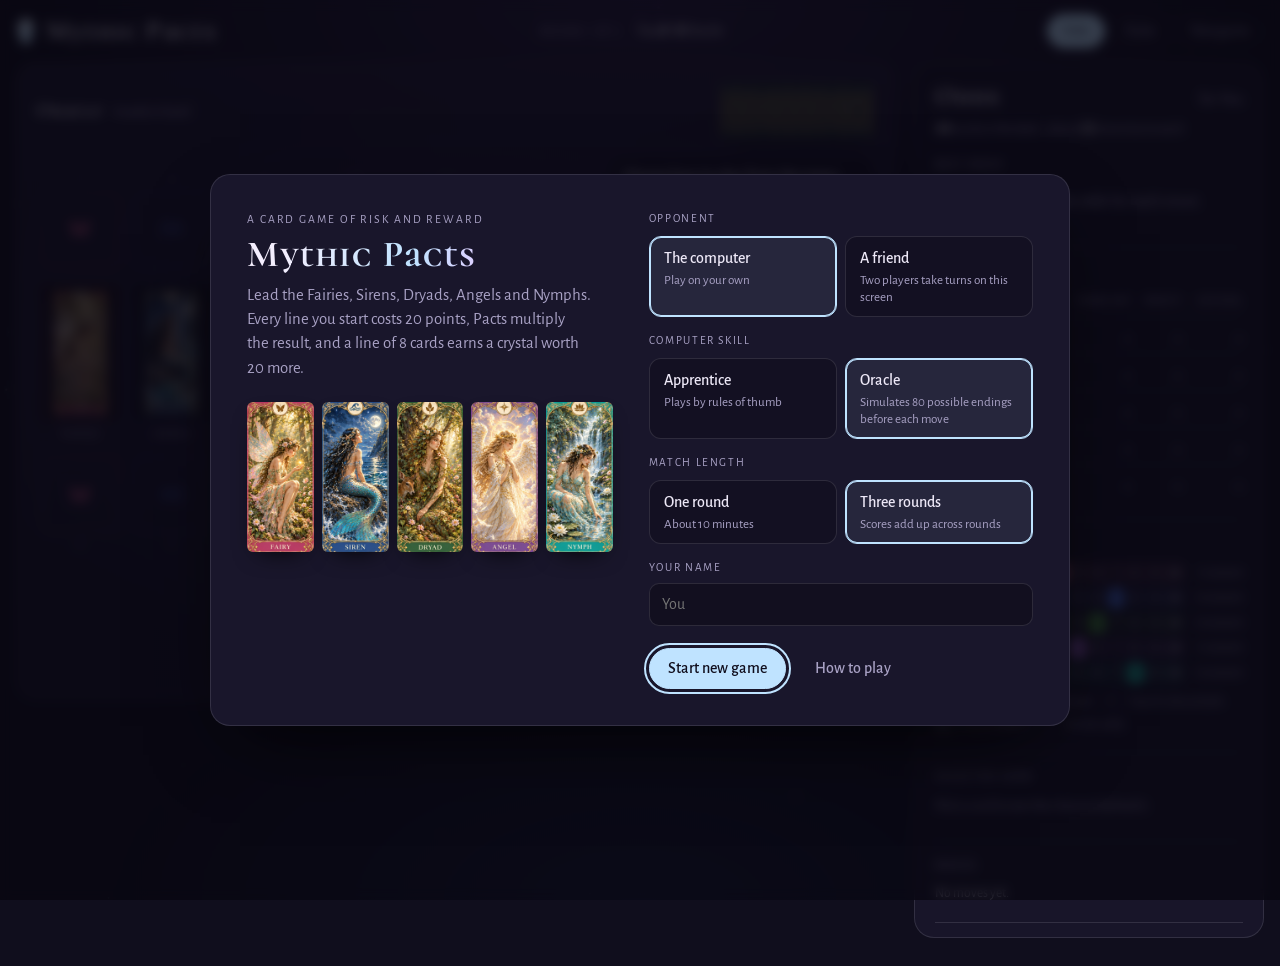
==== index.html @ 419b4214 "Add Mythic Pacts card game A two-player browser card game based on Lost Cities, re-themed around fiv" ====
<!doctype html>
<html lang="en">
<meta charset="utf-8">
<meta name="viewport" content="width=device-width, initial-scale=1, viewport-fit=cover">
<!-- /local-preamble -->
<title>Mythic Pacts</title>
<meta name="claude:viewport-fit-sides" content="cover">
<link rel="preconnect" href="https://fonts.googleapis.com">
<link rel="preconnect" href="https://fonts.gstatic.com" crossorigin>
<link rel="stylesheet" href="https://fonts.googleapis.com/css2?family=Alegreya+Sans:ital,wght@0,400;0,500;0,700;1,400&family=Cormorant+Unicase:wght@500;600;700&family=DM+Mono:wght@400;500&display=swap">
<style>
/* Layout: a moonlit card table. Five realm columns face each other across a row of discard wells; the Odds panel sits beside it like an instrument. */
:root {
  color-scheme: dark;
  --night: #100e1d;
  --dusk: #19162b;
  --veil: #241f3b;
  --moon: #ede8f7;
  --mist: #a8a1c4;
  --haze: #6f6891;
  --crystal: #bfe3ff;
  --loss: #e58a9c;
  --line: rgba(237, 232, 247, .12);

  /* realm colours, matched to the card frames (used from REALM_UI in the script) */
  --fairy: #de5f8c;
  --siren: #4a6fd6;
  --dryad: #4f9d45;
  --angel: #9d64cf;
  --nymph: #22b5a0;
  --ratio: 1.75;   /* card height / width, the shape of the artwork */

  --f-display: "Cormorant Unicase", "Cormorant Garamond", Georgia, serif;
  --f-body: "Alegreya Sans", "Gill Sans", "Segoe UI", system-ui, sans-serif;
  --f-data: "DM Mono", ui-monospace, "SF Mono", Menlo, monospace;
}

*, *::before, *::after { box-sizing: border-box; }
[hidden] { display: none !important; }
html, body { height: 100%; }
body {
  margin: 0;
  background: var(--night);
  color: var(--moon);
  font-family: var(--f-body);
  font-size: 16px;
  line-height: 1.45;
  -webkit-font-smoothing: antialiased;
}
body::before {
  content: "";
  position: fixed;
  inset: 0 0 auto;
  height: env(safe-area-inset-top, 0px);
  z-index: 10;
  background: var(--night);
}
button, input { font: inherit; color: inherit; }
:focus-visible { outline: 2px solid var(--crystal); outline-offset: 3px; }
.ico { display: inline-block; line-height: 0; }
.ico svg { width: 100%; height: 100%; display: block; }
.num { font-family: var(--f-data); font-variant-numeric: tabular-nums; }
.quiet { color: var(--mist); }

/* ---------- sky ---------- */
.sky {
  position: fixed;
  inset: 0;
  z-index: 0;
  pointer-events: none;
  background:
    radial-gradient(70% 45% at 50% 0%, rgba(162, 116, 242, .16), transparent 70%),
    radial-gradient(60% 40% at 50% 100%, rgba(79, 134, 240, .10), transparent 70%);
}
#stars { position: absolute; inset: 0; width: 100%; height: 100%; }

.shell {
  position: relative;
  z-index: 1;
  min-height: 100%;
  display: flex;
  flex-direction: column;
  padding-left: max(16px, env(safe-area-inset-left, 0px));
  padding-right: max(16px, env(safe-area-inset-right, 0px));
  padding-block: 0 28px;
  max-width: 1480px;
  margin-inline: auto;
}

/* ---------- header ---------- */
.bar {
  display: flex;
  align-items: center;
  justify-content: space-between;
  flex-wrap: wrap;
  gap: 10px 24px;
  padding-block: 14px;
}
.brand { display: flex; align-items: center; gap: 10px; }
.brand .gem { width: 20px; height: 28px; color: var(--crystal); }
.brand-name {
  font-family: var(--f-display);
  font-weight: 700;
  font-size: 1.65rem;
  letter-spacing: .05em;
  line-height: 1;
}
.match-info { display: flex; align-items: baseline; flex-wrap: wrap; gap: 4px 16px; color: var(--mist); font-size: .9rem; }
.match-info .label { font-size: .72rem; letter-spacing: .14em; text-transform: uppercase; }
.match-info .score { color: var(--moon); }
.match-info .score b { font-family: var(--f-data); font-weight: 500; font-variant-numeric: tabular-nums; }
.tools { display: flex; gap: 6px; flex-wrap: wrap; }
.tool {
  background: transparent;
  border: 1px solid var(--line);
  border-radius: 999px;
  padding: 6px 14px;
  font-size: .88rem;
  color: var(--mist);
  cursor: pointer;
  transition: color .15s, border-color .15s, background .15s;
}
.tool:hover { color: var(--moon); border-color: rgba(237, 232, 247, .32); }
.tool[aria-pressed="true"] { color: var(--night); background: var(--crystal); border-color: var(--crystal); }

/* ---------- layout ---------- */
.layout { display: grid; grid-template-columns: minmax(0, 1fr); gap: 20px; align-items: start; }
@media (min-width: 1120px) {
  .layout { grid-template-columns: minmax(0, 1fr) 350px; }
  .layout.no-odds { grid-template-columns: minmax(0, 1fr); }
  .odds { position: sticky; top: calc(env(safe-area-inset-top, 0px) + 12px); max-height: calc(100vh - 24px); overflow: auto; }
}
.table { container-type: inline-size; min-width: 0; }

.felt {
  --gap: clamp(5px, 1.5cqw, 16px);
  /* Card width: as wide as the table allows, but no taller than the window can show
     (--cw-fit is set by fitTable() in the script; it never goes below 52px). */
  --cw: min(clamp(44px, calc((100cqw - 5 * var(--gap) - 4.4cqw) / 6.15), 94px), max(52px, var(--cw-fit, 999px)));
  --ch: calc(var(--cw) * var(--ratio));
  --off: max(calc(var(--ch) * .16), 15px);
  --hw: clamp(60px, max(calc(var(--cw) * 1.14), min(86px, calc(100cqw / 8.8))), 104px);
  position: relative;
  border: 1px solid var(--line);
  border-radius: 20px;
  background:
    radial-gradient(80% 60% at 50% 50%, rgba(162, 116, 242, .07), transparent 75%),
    linear-gradient(180deg, rgba(36, 31, 59, .62), rgba(25, 22, 43, .82));
  padding: clamp(10px, 2.2cqw, 24px);
  display: flex;
  flex-direction: column;
  gap: clamp(10px, 1.8cqw, 18px);
}
.felt.has-table-art {
  background:
    linear-gradient(rgba(16, 14, 29, .70), rgba(16, 14, 29, .82)),
    var(--table-art) center / cover;
}

/* ---------- seats ---------- */
.seat { display: flex; align-items: center; justify-content: space-between; gap: 12px; flex-wrap: wrap; min-height: 34px; }
.seat-id { display: flex; align-items: baseline; gap: 10px; flex-wrap: wrap; }
.seat-name { font-family: var(--f-display); font-weight: 700; font-size: 1.2rem; letter-spacing: .04em; }
.seat-sub { color: var(--mist); font-size: .85rem; }
.turn-dot {
  display: inline-block;
  width: 8px; height: 8px;
  border-radius: 50%;
  background: var(--crystal);
  box-shadow: 0 0 10px var(--crystal);
  margin-right: 2px;
  transform: translateY(-2px);
}
.mini-hand { display: flex; align-items: center; }
.mini-hand .card { --w: calc(var(--cw) * .42); }
.mini-hand > * + * { margin-left: calc(var(--cw) * -.2); }
.mini-hand .known { margin-left: 6px; }
.mini-hand .known + .known { margin-left: calc(var(--cw) * -.1); }

/* ---------- board ---------- */
.board {
  display: grid;
  grid-template-columns: repeat(6, var(--cw));
  column-gap: var(--gap);
  row-gap: calc(var(--gap) + 4px);
  justify-content: center;
}
.board .divider { grid-column: 6; grid-row: 1 / 4; }
.stack, .well, .deck {
  display: flex;
  flex-direction: column;
  align-items: center;
  gap: 6px;
  width: var(--cw);
  padding: 0;
  border: 0;
  background: none;
  text-align: center;
}
button.stack, .well:not(:disabled), .deck:not(:disabled) { cursor: pointer; }
.well:disabled, .deck:disabled { cursor: default; }
.stack.opp { grid-row: 1; flex-direction: column-reverse; align-self: end; }
.stack.mine { grid-row: 3; align-self: start; }
.well { grid-row: 2; }
.deck { grid-row: 2; grid-column: 6; }

.pile {
  position: relative;
  width: var(--cw);
  height: calc(var(--ch) + (max(var(--n), 1) - 1) * var(--off));
}
.pile.empty { height: calc(var(--ch) * .55); }
.pile .slot { position: absolute; left: 0; z-index: var(--i); }
.stack.mine .slot { top: calc(var(--i) * var(--off)); }
.stack.opp .slot { bottom: calc(var(--i) * var(--off)); }
.pile > .ghost {
  position: absolute;
  inset: 0;
  border: 1.5px dashed color-mix(in oklab, var(--cc) 40%, transparent);
  border-radius: calc(var(--cw) * .09);
  display: grid;
  place-items: center;
  color: color-mix(in oklab, var(--cc) 55%, transparent);
}
.pile > .ghost .ico { width: 34%; height: auto; aspect-ratio: 1; }

.foot { display: flex; flex-direction: column; align-items: center; gap: 3px; min-height: 30px; }
.stack.opp .foot { flex-direction: column-reverse; }
.tally {
  font-family: var(--f-data);
  font-variant-numeric: tabular-nums;
  font-size: clamp(11px, calc(var(--cw) * .17), 15px);
  line-height: 1;
  color: var(--moon);
  white-space: nowrap;
}
.tally.neg { color: var(--loss); }
.tally.none { color: var(--haze); }
.tally small { font-size: .8em; color: var(--mist); margin-left: 2px; }
.gems { display: flex; gap: max(1px, calc(var(--cw) * .025)); height: 8px; align-items: center; }
.gems i {
  width: max(4px, calc(var(--cw) * .055));
  height: max(4px, calc(var(--cw) * .055));
  transform: rotate(45deg);
  border: 1px solid color-mix(in oklab, var(--cc) 70%, transparent);
}
.gems i.on { background: var(--cc); border-color: var(--cc); }
.crystal {
  display: inline-flex;
  align-items: center;
  gap: 3px;
  color: color-mix(in oklab, var(--cc) 62%, white 38%);
  font-family: var(--f-data);
  font-size: clamp(10px, calc(var(--cw) * .15), 13px);
  line-height: 1;
}
.crystal .ico {
  width: clamp(12px, calc(var(--cw) * .2), 20px);
  height: auto;
  aspect-ratio: 40 / 56;
  filter: drop-shadow(0 0 6px color-mix(in oklab, var(--cc) 75%, transparent));
}
.crystal-art {
  display: block;
  height: clamp(30px, calc(var(--cw) * .62), 58px);
  width: auto;
  filter: drop-shadow(0 0 8px color-mix(in oklab, var(--cc) 70%, transparent)) drop-shadow(0 0 2px rgba(255, 255, 255, .35));
}
.crystal.new .ico, .crystal.new .crystal-art { animation: crystal-in 1s cubic-bezier(.2, .9, .25, 1.25) both; }
.crystal-badge {
  position: absolute;
  z-index: 30;
  left: 50%;
  transform: translateX(-50%);
  color: color-mix(in oklab, var(--cc) 62%, white 38%);
  pointer-events: none;
}
/* The crystal hangs off the end of the line where it was earned. */
.stack.mine .crystal-badge { top: calc(100% - var(--ch) * .12); }
.stack.opp .crystal-badge { bottom: calc(100% - var(--ch) * .12); }
.crystal-badge .crystal-art {
  height: calc(var(--cw) * 1.55);
  filter: brightness(1.12) saturate(1.25) drop-shadow(0 0 3px rgba(255, 255, 255, .5)) drop-shadow(0 0 12px color-mix(in oklab, var(--cc) 80%, transparent));
}
.crystal-badge .ico { width: calc(var(--cw) * .5); }
.crystal-badge.new .crystal-art, .crystal-badge.new .ico { animation: crystal-in 1s cubic-bezier(.2, .9, .25, 1.25) both; }
.crystal-badge::before {
  content: "";
  position: absolute;
  inset: 5% -35%;
  z-index: -1;
  border-radius: 50%;
  background: radial-gradient(closest-side, rgba(10, 8, 20, .92) 0 42%, color-mix(in oklab, var(--cc) 50%, transparent) 68%, transparent);
  animation: glow 3s ease-in-out infinite;
}
.crystal-bonus {
  font-family: var(--f-data);
  font-size: clamp(10px, calc(var(--cw) * .14), 12px);
  color: color-mix(in oklab, var(--cc) 55%, white 45%);
  white-space: nowrap;
}
.stack.mine .foot:has(.crystal-bonus) { padding-top: calc(var(--cw) * 1.55 - var(--ch) * .12); }
.stack.opp .foot:has(.crystal-bonus) { padding-bottom: calc(var(--cw) * 1.55 - var(--ch) * .12); }
.toast-crystal { display: inline-block; vertical-align: middle; margin-right: 10px; --cw: 70px; }
.toast-crystal .crystal-art { height: 46px; }

.well-pool, .deck-pool {
  position: relative;
  width: var(--cw);
  height: var(--ch);
  border-radius: calc(var(--cw) * .09);
  background: rgba(8, 6, 16, .45);
  box-shadow:
    inset 0 0 0 1px color-mix(in oklab, var(--cc, #8f86c9) 35%, transparent),
    inset 0 10px 24px rgba(0, 0, 0, .45);
  display: grid;
  place-items: center;
}
.well-pool > .card, .deck-pool > .card { position: absolute; inset: 0; }
.well-pool.deep > .card { box-shadow: 2px 3px 0 -1px rgba(8, 6, 16, .9), 3px 5px 0 -1px color-mix(in oklab, var(--cc) 40%, #0b0918), 0 8px 18px -8px #000; }
.well-empty { display: flex; flex-direction: column; align-items: center; gap: 4px; color: color-mix(in oklab, var(--cc) 75%, transparent); }
.well-empty .ico { width: calc(var(--cw) * .32); height: calc(var(--cw) * .32); }
.well-portrait {
  position: absolute;
  inset: 5%;
  background: center / contain no-repeat;
  opacity: .62;
  filter: saturate(.85);
  transition: opacity .2s;
}
.well:not(:disabled):hover .well-portrait, .well.target .well-portrait { opacity: .9; }
.label {
  font-size: clamp(9px, calc(var(--cw) * .13), 12px);
  letter-spacing: .1em;
  text-transform: uppercase;
  color: var(--mist);
  white-space: nowrap;
  line-height: 1.2;
}
.deck-count {
  position: absolute;
  z-index: 2;
  bottom: 8%;
  left: 50%;
  transform: translateX(-50%);
  font-family: var(--f-data);
  font-size: clamp(11px, calc(var(--cw) * .17), 15px);
  background: rgba(8, 6, 16, .8);
  border: 1px solid rgba(191, 227, 255, .3);
  padding: 2px 8px;
  border-radius: 999px;
}
.seat-score { grid-column: 6; display: flex; flex-direction: column; gap: 1px; align-items: center; text-align: center; min-width: 0; }
.seat-score.opp { grid-row: 1; align-self: end; }
.seat-score.mine { grid-row: 3; align-self: start; }
.seat-score b { font-family: var(--f-data); font-weight: 500; font-size: clamp(14px, calc(var(--cw) * .24), 21px); color: var(--moon); line-height: 1.1; }
.seat-score b.neg { color: var(--loss); }
.seat-score span { max-width: 100%; overflow: hidden; text-overflow: ellipsis; }
.seat-score .label { letter-spacing: .02em; }

/* beckoning outline for anything you can click right now */
.target .pile::after, .can-take .well-pool::after, .can-take .deck-pool::after, .target .well-pool::after {
  content: "";
  position: absolute;
  inset: -5px;
  border-radius: calc(var(--cw) * .12);
  border: 2px solid var(--crystal);
  box-shadow: 0 0 0 4px rgba(191, 227, 255, .12), 0 0 22px rgba(191, 227, 255, .35);
  animation: beckon 1.6s ease-in-out infinite;
  pointer-events: none;
  z-index: 20;
}
.best-tag {
  position: absolute;
  z-index: 25;
  top: -10px;
  left: 50%;
  transform: translateX(-50%);
  font-family: var(--f-data);
  font-size: 10px;
  letter-spacing: .08em;
  text-transform: uppercase;
  white-space: nowrap;
  background: var(--crystal);
  color: var(--night);
  padding: 2px 7px;
  border-radius: 999px;
  pointer-events: none;
}

/* ---------- cards ---------- */
.card {
  --w: var(--cw);
  display: block;
  position: relative;
  isolation: isolate;
  width: var(--w);
  height: calc(var(--w) * var(--ratio));
  border-radius: calc(var(--w) * .09);
  overflow: hidden;
  background: color-mix(in oklab, var(--cc) 35%, #0b0918);
  border: 1.5px solid color-mix(in oklab, var(--cc) 82%, white 8%);
  box-shadow: 0 8px 16px -9px rgba(0, 0, 0, .9), inset 0 1px 0 rgba(255, 255, 255, .1);
  text-align: left;
}
.card .art {
  position: absolute;
  inset: 0;
  background:
    radial-gradient(130% 85% at 50% 30%,
      color-mix(in oklab, var(--cc) 82%, white 18%) 0%,
      color-mix(in oklab, var(--cc) 58%, #0b0918) 55%,
      color-mix(in oklab, var(--cc) 24%, #07060f) 100%);
  background-size: cover;
  background-position: center 20%;
}
.card .sigil { position: absolute; left: 24%; right: 24%; top: 34%; aspect-ratio: 1; color: rgba(255, 255, 255, .34); }
.card .sigil svg { width: 100%; height: 100%; display: block; }
.card::after {
  content: "";
  position: absolute;
  inset: calc(var(--w) * .045);
  border: 1px solid rgba(255, 255, 255, .24);
  border-radius: calc(var(--w) * .06);
  pointer-events: none;
}
/* Artwork has its own frame and printed number, so drop ours and keep only a corner badge. */
.card.has-art { border: 1px solid rgba(0, 0, 0, .45); }
.card.has-art .art { background-position: center; }
.card.has-art::after, .card.has-art .pact-band { display: none; }
.card.has-art .pip.tl {
  top: calc(var(--w) * .04);
  left: calc(var(--w) * .04);
  padding: calc(var(--w) * .03) calc(var(--w) * .05);
  font-size: calc(var(--w) * .21);
  border-radius: calc(var(--w) * .06);
  background: color-mix(in oklab, var(--cc) 70%, #0b0918);
  border: 1px solid rgba(232, 207, 143, .85);
  box-shadow: 0 2px 6px rgba(0, 0, 0, .45);
}
.card.has-art .pip.br { display: none; }
.stack.opp .card.has-art .pip.br {
  display: flex;
  bottom: calc(var(--w) * .04);
  right: calc(var(--w) * .04);
  padding: calc(var(--w) * .03) calc(var(--w) * .05);
  font-size: calc(var(--w) * .21);
  border-radius: calc(var(--w) * .06);
  background: color-mix(in oklab, var(--cc) 70%, #0b0918);
  border: 1px solid rgba(232, 207, 143, .85);
}
.pip {
  position: absolute;
  z-index: 1;
  display: flex;
  align-items: center;
  gap: calc(var(--w) * .035);
  padding: calc(var(--w) * .035) calc(var(--w) * .06) calc(var(--w) * .03);
  background: rgba(9, 7, 18, .66);
  color: #fff;
  font-family: var(--f-display);
  font-weight: 700;
  font-size: calc(var(--w) * .24);
  line-height: 1;
  font-variant-numeric: lining-nums;
}
.pip.tl { top: 0; left: 0; border-bottom-right-radius: calc(var(--w) * .08); }
.pip.br { bottom: 0; right: 0; border-top-left-radius: calc(var(--w) * .08); }
.pip b { font-weight: 700; min-width: .6em; text-align: center; }
.pip .ico { width: calc(var(--w) * .15); height: calc(var(--w) * .15); color: color-mix(in oklab, var(--cc) 55%, white 45%); }
.pip .ico.pact { width: calc(var(--w) * .2); height: calc(var(--w) * .2); color: #fff; }
.pact-band {
  position: absolute;
  left: 0; right: 0;
  bottom: 24%;
  text-align: center;
  font-family: var(--f-display);
  font-weight: 700;
  letter-spacing: .2em;
  font-size: calc(var(--w) * .13);
  padding: calc(var(--w) * .02) 0;
  background: rgba(9, 7, 18, .6);
  color: #fff;
}
.card.back {
  --cc: #8f86c9;
  background:
    repeating-linear-gradient(45deg, rgba(191, 227, 255, .06) 0 2px, transparent 2px 9px),
    radial-gradient(circle at 50% 45%, #2e2756, #141127 75%);
  border-color: rgba(191, 227, 255, .35);
}
/* The card-back art is 2:3, a little wider than the cards: show all of it and fill the gap with its own navy. */
.card.back.has-art { border-color: rgba(201, 168, 92, .5); }
.card.back.has-art .art { background-size: contain; background-repeat: no-repeat; background-color: #0a1c2f; }
.back-mark { position: absolute; left: 33%; right: 33%; top: 50%; transform: translateY(-50%); aspect-ratio: 40 / 56; color: var(--crystal); opacity: .75; }
.back-mark svg { width: 100%; height: 100%; display: block; }
.card.fresh { animation: arrive .42s cubic-bezier(.2, .8, .2, 1) both; }
.card.fresh-ai { animation: arrive .42s cubic-bezier(.2, .8, .2, 1) both, ai-glow 1.8s ease-out both; }

/* ---------- prompt ---------- */
.prompt {
  display: flex;
  align-items: center;
  justify-content: space-between;
  gap: 10px 16px;
  flex-wrap: wrap;
  min-height: 52px;
  padding: 8px 12px;
  border-radius: 14px;
  background: rgba(8, 6, 16, .38);
  border: 1px solid var(--line);
}
.prompt-main { display: flex; align-items: center; gap: 12px; flex-wrap: wrap; min-width: 0; }
.steps { display: flex; gap: 6px; }
.step {
  font-size: .7rem;
  letter-spacing: .1em;
  text-transform: uppercase;
  color: var(--haze);
  border: 1px solid var(--line);
  padding: 3px 9px;
  border-radius: 999px;
  white-space: nowrap;
}
.step.on { color: var(--night); background: var(--crystal); border-color: var(--crystal); }
.step.done { color: var(--mist); }
.prompt-text { margin: 0; text-wrap: pretty; }
.prompt-acts { display: flex; gap: 8px; }
.act {
  border-radius: 999px;
  padding: 8px 18px;
  border: 1px solid rgba(237, 232, 247, .28);
  background: transparent;
  color: var(--moon);
  cursor: pointer;
  font-weight: 500;
  transition: background .15s, transform .1s;
}
.act:hover:not(:disabled) { background: rgba(237, 232, 247, .08); }
.act:active:not(:disabled) { transform: translateY(1px); }
.act.primary { background: var(--crystal); color: var(--night); border-color: var(--crystal); }
.act.primary:hover:not(:disabled) { background: #d6eeff; }
.act.ghost { border-color: transparent; color: var(--mist); }
.act:disabled { opacity: .4; cursor: not-allowed; }
.thinking { display: inline-flex; gap: 4px; margin-left: 4px; }
.thinking i { width: 5px; height: 5px; border-radius: 50%; background: var(--crystal); animation: blink 1.2s infinite; }
.thinking i:nth-child(2) { animation-delay: .2s; }
.thinking i:nth-child(3) { animation-delay: .4s; }

/* ---------- hand ---------- */
#hand {
  display: flex;
  justify-content: center;
  padding-top: 18px;
  min-height: calc(var(--hw) * var(--ratio) + 18px);
}
/* Prompt and hand stay pinned to the bottom of the screen while the board scrolls. */
.dock {
  position: sticky;
  bottom: 0;
  z-index: 40;
  display: flex;
  flex-direction: column;
  gap: clamp(6px, 1.2cqw, 12px);
  margin-inline: calc(-1 * clamp(10px, 2.2cqw, 24px));
  margin-bottom: calc(-1 * clamp(10px, 2.2cqw, 24px));
  padding: 10px clamp(10px, 2.2cqw, 24px) calc(10px + env(safe-area-inset-bottom, 0px));
  background: linear-gradient(180deg, rgba(25, 22, 43, .55), rgba(25, 22, 43, .94) 30px);
  -webkit-backdrop-filter: blur(10px);
  backdrop-filter: blur(10px);
  border-top: 1px solid var(--line);
  border-radius: 0 0 20px 20px;
}
.hand-slot { flex: 0 1 var(--hw); min-width: 12px; }
.hand-slot:last-child { flex: 0 0 var(--hw); }
.hand-card {
  position: relative;
  display: block;
  padding: 0;
  border: 0;
  background: none;
  cursor: pointer;
  border-radius: calc(var(--hw) * .09);
  transition: transform .18s ease;
}
.hand-card .card { --w: var(--hw); }
.hand-card:hover:not(:disabled), .hand-card:focus-visible { transform: translateY(-7px); z-index: 30; }
.hand-card[aria-pressed="true"] { transform: translateY(-16px); z-index: 31; }
.hand-card[aria-pressed="true"] .card { box-shadow: 0 0 0 2px var(--crystal), 0 12px 30px -6px rgba(191, 227, 255, .5); }
.hand-card:disabled { cursor: default; }
.hand-card.dead .card { filter: saturate(.45) brightness(.78); }
.hand-hidden { display: flex; flex-direction: column; align-items: center; gap: 10px; color: var(--mist); }

/* ---------- odds panel ---------- */
.odds {
  background: rgba(25, 22, 43, .92);
  border: 1px solid var(--line);
  border-radius: 20px;
  padding: 20px;
  display: flex;
  flex-direction: column;
  gap: 18px;
  min-width: 0;
}
.odds-head { display: flex; align-items: baseline; justify-content: space-between; gap: 10px; }
.odds h2 { font-family: var(--f-display); font-weight: 700; font-size: 1.6rem; letter-spacing: .04em; margin: 0; line-height: 1; }
.odds h3 { font-size: .72rem; letter-spacing: .14em; text-transform: uppercase; color: var(--mist); margin: 0 0 10px; font-weight: 500; }
.odds section + section { border-top: 1px solid var(--line); padding-top: 16px; }
.odds-meta { color: var(--mist); font-size: .88rem; margin: 6px 0 0; }
.odds-meta b { color: var(--moon); font-weight: 500; font-family: var(--f-data); }
.rec-top { display: flex; align-items: baseline; justify-content: space-between; gap: 12px; }
.rec-move { font-size: 1.15rem; font-weight: 500; text-wrap: balance; }
.rec-ev { font-family: var(--f-data); font-size: 1.7rem; line-height: 1; color: var(--crystal); white-space: nowrap; }
.rec-ev.neg { color: var(--loss); }
.rec-note { font-size: .8rem; color: var(--mist); margin: 4px 0 0; }
.alts { list-style: none; margin: 14px 0 0; padding: 0; display: grid; gap: 7px; }
.alt { display: grid; grid-template-columns: minmax(0, 1fr) 88px 50px; gap: 10px; align-items: center; font-size: .86rem; }
.alt-name { white-space: nowrap; overflow: hidden; text-overflow: ellipsis; }
.alt.is-best .alt-name { color: var(--moon); font-weight: 500; }
.alt:not(.is-best) .alt-name { color: var(--mist); }
.alt-val { text-align: right; font-family: var(--f-data); font-variant-numeric: tabular-nums; font-size: .82rem; }
.alt-bar { position: relative; height: 14px; }
.alt-bar::before { content: ""; position: absolute; left: 50%; top: 0; bottom: 0; width: 1px; background: var(--haze); }
.alt-bar i { position: absolute; top: 3px; height: 8px; background: var(--crystal); border-radius: 0 4px 4px 0; }
.alt-bar i.neg { background: var(--loss); border-radius: 4px 0 0 4px; }
.alt:not(.is-best) .alt-bar i { opacity: .55; }
.progress { height: 4px; border-radius: 2px; background: rgba(237, 232, 247, .1); overflow: hidden; margin-top: 10px; }
.progress i { display: block; height: 100%; width: 0; background: var(--crystal); transition: width .12s linear; }

.fc { width: 100%; border-collapse: collapse; font-size: .86rem; }
.fc th { font-weight: 500; color: var(--mist); font-size: .68rem; text-transform: uppercase; letter-spacing: .1em; text-align: right; padding: 0 0 6px; }
.fc td { padding: 6px 0; text-align: right; border-top: 1px solid var(--line); font-family: var(--f-data); font-variant-numeric: tabular-nums; font-size: .82rem; }
.fc th:first-child, .fc td:first-child { text-align: left; font-family: var(--f-body); font-size: .86rem; }
.fc td.neg { color: var(--loss); }
.realm-tag { display: inline-flex; align-items: center; gap: 7px; white-space: nowrap; }
.realm-tag .ico { width: 14px; height: 14px; color: var(--cc); }

.count { display: grid; gap: 5px; }
.count-row { display: grid; grid-template-columns: 16px repeat(12, minmax(0, 1fr)) 58px; gap: 3px; align-items: center; }
.count-row > .ico { width: 14px; height: 14px; color: var(--cc); }
.pipc {
  height: 20px;
  border-radius: 4px;
  display: grid;
  place-items: center;
  font-family: var(--f-data);
  font-size: 10px;
  border: 1px solid color-mix(in oklab, var(--cc) 65%, transparent);
  color: var(--moon);
}
.pipc.hand { background: var(--cc); color: #0b0918; border-color: var(--cc); font-weight: 500; }
.pipc.gone { border-color: transparent; color: var(--haze); text-decoration: line-through; opacity: .55; }
.pipc.top { border-style: dashed; color: var(--mist); }
.pipc.theirs { background: color-mix(in oklab, var(--cc) 24%, transparent); border-style: dotted; }
.count-sum { font-size: .76rem; color: var(--mist); text-align: right; white-space: nowrap; }
.legend { display: flex; flex-wrap: wrap; gap: 6px 14px; margin-top: 10px; font-size: .76rem; color: var(--mist); }
.legend span { display: inline-flex; align-items: center; gap: 6px; }
.legend .pipc { --cc: #a8a1c4; width: 18px; height: 14px; font-size: 8px; }

.insight p { margin: 0 0 6px; font-size: .9rem; text-wrap: pretty; }
.insight .big { font-family: var(--f-data); color: var(--crystal); }
.log { list-style: none; margin: 0; padding: 0; display: grid; gap: 4px; font-size: .84rem; color: var(--mist); }
.log li:first-child { color: var(--moon); }
.method summary { cursor: pointer; color: var(--mist); font-size: .84rem; }
.method summary:hover { color: var(--moon); }
.method p { font-size: .84rem; color: var(--mist); margin: 8px 0 0; max-width: 62ch; }

/* ---------- dialogs ---------- */
.overlay {
  position: fixed;
  inset: 0;
  z-index: 50;
  display: grid;
  place-items: center;
  padding: max(16px, env(safe-area-inset-top, 0px)) max(16px, env(safe-area-inset-right, 0px)) max(16px, env(safe-area-inset-bottom, 0px)) max(16px, env(safe-area-inset-left, 0px));
  background: rgba(8, 6, 16, .74);
  backdrop-filter: blur(6px);
  -webkit-backdrop-filter: blur(6px);
}
.dialog {
  width: min(100%, 580px);
  max-height: 100%;
  overflow: auto;
  background: var(--dusk);
  border: 1px solid var(--line);
  border-radius: 20px;
  padding: clamp(20px, 4vw, 36px);
  box-shadow: 0 30px 80px -30px rgba(0, 0, 0, .9);
  animation: rise .35s cubic-bezier(.2, .8, .2, 1) both;
}
.dialog.wide { width: min(100%, 860px); }
.dialog h2 { font-family: var(--f-display); font-weight: 700; font-size: clamp(1.7rem, 4vw, 2.3rem); letter-spacing: .03em; margin: 0 0 8px; line-height: 1.05; text-wrap: balance; }
.dialog h3 { font-size: .74rem; letter-spacing: .14em; text-transform: uppercase; color: var(--mist); margin: 22px 0 8px; font-weight: 500; }
.dialog p, .dialog li { color: var(--mist); max-width: 62ch; }
.dialog p strong, .dialog li strong { color: var(--moon); font-weight: 500; }
.dialog ul, .dialog ol { padding-left: 1.2em; margin: 0; display: grid; gap: 6px; }
.eyebrow { font-size: .74rem; letter-spacing: .16em; text-transform: uppercase; color: var(--mist); margin: 0 0 8px; }
.title {
  font-family: var(--f-display);
  font-weight: 700;
  font-size: clamp(2.6rem, 9vw, 4rem);
  letter-spacing: .04em;
  line-height: .95;
  margin: 0 0 12px;
  background: linear-gradient(100deg, #f4eefe 10%, var(--crystal) 45%, #e7c8ff 70%, #f4eefe 95%);
  -webkit-background-clip: text;
  background-clip: text;
  color: transparent;
}
.lede { font-size: 1.05rem; color: var(--mist); margin: 0 0 22px; max-width: 52ch; text-wrap: pretty; }
.realm-row { display: flex; gap: 8px; margin: 0 0 22px; }
.realm-row .card { --w: 46px; }
.realm-row.portraits .portrait {
  flex: 1 1 0;
  max-width: 92px;
  aspect-ratio: 320 / 720;
  background: center / cover no-repeat;
  border-radius: 6px;
  box-shadow: 0 10px 24px -12px #000;
}
.menu-grid { display: grid; gap: 8px 36px; }
.menu-intro .realm-row { margin-bottom: 8px; }
@media (min-width: 900px) {
  .menu-grid { grid-template-columns: minmax(0, 1fr) minmax(0, 1.05fr); align-items: start; }
  .menu-intro { position: sticky; top: 0; }
}
.menu-form { display: grid; gap: 16px; }
.menu-form fieldset { border: 0; margin: 0; padding: 0; min-width: 0; }
.menu-form legend { font-size: .72rem; letter-spacing: .14em; text-transform: uppercase; color: var(--mist); margin-bottom: 8px; padding: 0; }
.seg { display: grid; grid-template-columns: repeat(auto-fit, minmax(170px, 1fr)); gap: 8px; }
.seg label { position: relative; cursor: pointer; }
.seg input { position: absolute; opacity: 0; inset: 0; margin: 0; cursor: pointer; }
.seg span {
  display: flex;
  flex-direction: column;
  gap: 2px;
  padding: 10px 14px;
  border-radius: 12px;
  border: 1px solid var(--line);
  background: rgba(8, 6, 16, .3);
  height: 100%;
  transition: border-color .15s, background .15s;
}
.seg b { font-weight: 500; color: var(--moon); }
.seg small { color: var(--mist); font-size: .82rem; line-height: 1.3; }
.seg input:checked + span { border-color: var(--crystal); background: rgba(191, 227, 255, .08); box-shadow: inset 0 0 0 1px var(--crystal); }
.seg input:focus-visible + span { outline: 2px solid var(--crystal); outline-offset: 2px; }
.names { display: grid; grid-template-columns: repeat(auto-fit, minmax(170px, 1fr)); gap: 8px; }
.names label { display: grid; gap: 6px; font-size: .72rem; letter-spacing: .14em; text-transform: uppercase; color: var(--mist); }
.names input {
  text-transform: none;
  letter-spacing: 0;
  font-size: 1rem;
  padding: 9px 12px;
  border-radius: 10px;
  border: 1px solid var(--line);
  background: rgba(8, 6, 16, .4);
  color: var(--moon);
}
.names input:focus { border-color: var(--crystal); outline: none; }
.menu-actions, .dlg-actions { display: flex; gap: 10px; flex-wrap: wrap; margin-top: 6px; }
.dlg-actions { margin-top: 24px; }

.example {
  display: flex;
  align-items: center;
  gap: 14px;
  flex-wrap: wrap;
  padding: 12px 14px;
  border-radius: 12px;
  background: rgba(8, 6, 16, .35);
  border: 1px solid var(--line);
  margin-top: 8px;
}
.example .cards { display: flex; }
.example .cards .card { --w: 40px; }
.example .cards .card + .card { margin-left: -14px; }
.example code { font-family: var(--f-data); color: var(--moon); font-size: .9rem; }

.results { display: grid; grid-template-columns: repeat(auto-fit, minmax(300px, 1fr)); gap: 18px; margin-top: 18px; }
.results .who { display: flex; justify-content: space-between; align-items: baseline; margin-bottom: 6px; }
.results .who b { font-family: var(--f-display); font-size: 1.2rem; letter-spacing: .03em; }
.results .who span { font-family: var(--f-data); font-size: 1.2rem; }
.bd { width: 100%; border-collapse: collapse; font-size: .84rem; }
.bd th { font-weight: 500; color: var(--mist); font-size: .66rem; text-transform: uppercase; letter-spacing: .1em; text-align: right; padding: 0 0 6px 6px; }
.bd td { padding: 6px 0 6px 6px; text-align: right; border-top: 1px solid var(--line); font-family: var(--f-data); font-variant-numeric: tabular-nums; white-space: nowrap; }
.bd th:first-child, .bd td:first-child { text-align: left; padding-left: 0; font-family: var(--f-body); }
.bd td.notyet { text-align: center; color: var(--haze); font-family: var(--f-body); }
.bd tfoot td { border-top: 1px solid rgba(237, 232, 247, .3); color: var(--moon); font-weight: 500; }
.bd .crystal { --cw: 70px; }
.neg { color: var(--loss); }
.match-table { width: 100%; border-collapse: collapse; margin-top: 10px; font-size: .9rem; }
.match-table th, .match-table td { padding: 6px 8px; border-top: 1px solid var(--line); text-align: right; font-variant-numeric: tabular-nums; }
.match-table th:first-child, .match-table td:first-child { text-align: left; }
.match-table td { font-family: var(--f-data); }
.match-table thead th { border-top: 0; color: var(--mist); font-weight: 500; font-size: .72rem; text-transform: uppercase; letter-spacing: .1em; }
.table-wrap { overflow-x: auto; }

.toast {
  position: fixed;
  left: 50%;
  bottom: calc(20px + env(safe-area-inset-bottom, 0px));
  z-index: 60;
  transform: translate(-50%, 20px);
  opacity: 0;
  pointer-events: none;
  max-width: min(92vw, 520px);
  padding: 10px 18px;
  border-radius: 12px;
  background: var(--veil);
  border: 1px solid rgba(191, 227, 255, .3);
  color: var(--moon);
  box-shadow: 0 16px 40px -16px #000;
  transition: opacity .2s, transform .2s;
  text-align: center;
}
.toast.show { opacity: 1; transform: translate(-50%, 0); }

/* ---------- motion ---------- */
@keyframes arrive { from { transform: translateY(14px) scale(.95); opacity: 0; } to { transform: none; opacity: 1; } }
@keyframes ai-glow { 0%, 40% { box-shadow: 0 0 0 2px var(--crystal), 0 0 24px rgba(191, 227, 255, .6); } 100% { box-shadow: 0 8px 16px -9px rgba(0, 0, 0, .9); } }
@keyframes beckon { 0%, 100% { opacity: .5; } 50% { opacity: 1; } }
@keyframes crystal-in { 0% { transform: scale(.2) rotate(-25deg); opacity: 0; filter: brightness(2.5); } 60% { transform: scale(1.35) rotate(5deg); opacity: 1; } 100% { transform: none; } }
@keyframes rise { from { transform: translateY(12px); opacity: 0; } to { transform: none; opacity: 1; } }
@keyframes blink { 0%, 100% { opacity: .25; } 50% { opacity: 1; } }
@keyframes glow { 0%, 100% { opacity: .55; transform: scale(.92); } 50% { opacity: 1; transform: scale(1.06); } }
@media (prefers-reduced-motion: reduce) {
  *, *::before, *::after { animation-duration: .01ms !important; animation-iteration-count: 1 !important; transition-duration: .01ms !important; }
}

/* Cards stacked in a line only show a strip, so their corner badges are a little smaller. */
.pile .pip { font-size: calc(var(--w) * .19); padding: calc(var(--w) * .02) calc(var(--w) * .045); }
.pile .card.has-art .pip.tl { top: calc(var(--w) * .03); left: calc(var(--w) * .03); padding: calc(var(--w) * .02) calc(var(--w) * .045); font-size: calc(var(--w) * .19); }
.stack.opp .pile .card.has-art .pip.br { bottom: calc(var(--w) * .03); right: calc(var(--w) * .03); padding: calc(var(--w) * .02) calc(var(--w) * .045); font-size: calc(var(--w) * .19); }

/* Wide tables: the hand moves into a column beside the board, so the board can use the full height. */
@container (min-width: 860px) {
  .felt {
    --side: clamp(250px, 30cqw, 340px);
    --cw: min(clamp(44px, calc((100cqw - var(--side) - 28px - 5 * var(--gap) - 4.4cqw) / 6.15), 94px), max(52px, var(--cw-fit, 999px)));
    --hw: max(64px, min(calc((var(--side) - 16px) / 3), calc((100vh - 330px) / 5.5)));
    display: grid;
    grid-template-columns: minmax(0, 1fr) var(--side);
    grid-template-rows: auto auto;
    column-gap: 28px;
    align-items: start;
  }
  .seat { grid-column: 1 / -1; }
  .board { grid-column: 1; grid-row: 2; }
  .dock {
    grid-column: 2;
    grid-row: 2;
    position: sticky;
    top: calc(env(safe-area-inset-top, 0px) + 12px);
    bottom: auto;
    margin: 0;
    padding: 0;
    background: none;
    border: 0;
    border-radius: 0;
    -webkit-backdrop-filter: none;
    backdrop-filter: none;
  }
  .prompt { flex-direction: column; align-items: stretch; }
  .prompt-main { flex-direction: column; align-items: flex-start; gap: 8px; }
  .prompt-acts > .act { flex: 1; }
  #hand {
    display: grid;
    grid-template-columns: repeat(3, var(--hw));
    justify-content: center;
    gap: 10px 8px;
    min-height: 0;
    padding-top: 8px;
  }
  .hand-slot, .hand-slot:last-child { min-width: 0; }
  .hand-hidden { grid-column: 1 / -1; }
}

@media (max-width: 560px) {
  .brand-name { font-size: 1.35rem; }
  .prompt { padding: 8px 10px; }
  .steps { display: none; }
  .alt { grid-template-columns: minmax(0, 1fr) 70px 46px; }
}
</style>

<div class="sky" aria-hidden="true"><canvas id="stars"></canvas></div>

<div class="shell">
  <header class="bar">
    <div class="brand">
      <span class="ico gem" id="brandGem"></span>
      <span class="brand-name">Mythic Pacts</span>
    </div>
    <div class="match-info" id="matchInfo"></div>
    <nav class="tools" aria-label="Game controls">
      <button class="tool" id="btnOdds" type="button" aria-pressed="true">Odds</button>
      <button class="tool" id="btnRules" type="button">Rules</button>
      <button class="tool" id="btnMenu" type="button">New game</button>
    </nav>
  </header>

  <main class="layout" id="layout">
    <section class="table" aria-label="Game table">
      <div class="felt" id="felt">
        <div class="seat" id="oppSeat"></div>
        <div class="board" id="board"></div>
        <div class="dock">
          <div class="prompt" id="prompt" aria-live="polite"></div>
          <div class="hand" id="hand" aria-label="Your hand"></div>
        </div>
      </div>
    </section>
    <aside class="odds" id="odds" aria-label="Odds"></aside>
  </main>
</div>

<div class="overlay" id="overlay" hidden>
  <div class="dialog" id="dialog" role="dialog" aria-modal="true" aria-labelledby="dlgTitle"></div>
</div>
<div class="toast" id="toast" role="status" aria-live="polite"></div>

<script src="assets/art.js"></script>

<script id="engine">
/* =====================================================================
   GAME ENGINE
   Pure rules and AI. No drawing code lives here, so it can be tested
   on its own. A card is a number from 0 to 59:
     realm = card / 12 (rounded down), and within a realm
     0-2 are the three Pact cards, 3-11 are the numbers 2-10.
   ===================================================================== */
const REALMS = 5;
const PER_REALM = 12;
const DECK_SIZE = 60;
const HAND = 8;
const COST = 20;           // starting a line costs 20 points
const CRYSTAL_AT = 8;      // a line of 8 or more cards earns a crystal
const CRYSTAL_BONUS = 20;

const realmOf = c => (c / PER_REALM) | 0;
const valueOf = c => { const k = c % PER_REALM; return k < 3 ? 0 : k - 1; };   // 0 means Pact
const numberCard = (realm, value) => realm * PER_REALM + value + 1;

// Small seeded random number generator (mulberry32), so simulations can be replayed.
function makeRng(seed) {
  let a = seed >>> 0;
  return function () {
    a = (a + 0x6D2B79F5) >>> 0;
    let t = a;
    t = Math.imul(t ^ (t >>> 15), t | 1);
    t ^= t + Math.imul(t ^ (t >>> 7), t | 61);
    return ((t ^ (t >>> 14)) >>> 0) / 4294967296;
  };
}

function shuffle(a, rnd) {
  for (let i = a.length - 1; i > 0; i--) {
    const j = (rnd() * (i + 1)) | 0;
    const t = a[i]; a[i] = a[j]; a[j] = t;
  }
  return a;
}

const emptyRows = () => [[], [], [], [], []];

function newRound(first, rnd) {
  const deck = shuffle(Array.from({ length: DECK_SIZE }, (_, i) => i), rnd);
  const hands = [[], []];
  for (let i = 0; i < HAND; i++) { hands[0].push(deck.pop()); hands[1].push(deck.pop()); }
  return {
    hands,
    exp: [emptyRows(), emptyRows()],   // each player's five lines
    discard: emptyRows(),              // five shared discard piles
    deck,                              // top of the deck is the end of the array
    turn: first,
    phase: 'play',                     // 'play' -> 'draw' -> next player's 'play'
    lastDiscard: -1,                   // realm discarded to this turn (can't draw it back)
    known: [[], []],                   // cards each player took from a discard pile: public knowledge
    over: false,
  };
}

function topValue(pile) { return pile.length ? valueOf(pile[pile.length - 1]) : -1; }

// Lines must go up. Pacts may only be played before any numbers.
function canPlay(pile, card) {
  const t = topValue(pile);
  if (t < 0) return true;
  const v = valueOf(card);
  return v === 0 ? t === 0 : v > t;
}

function scorePile(pile) {
  let sum = 0, pacts = 0;
  for (const c of pile) { const v = valueOf(c); if (v) sum += v; else pacts++; }
  if (!pile.length) return { cards: 0, sum: 0, pacts: 0, mult: 1, base: 0, crystal: false, total: 0 };
  const mult = pacts + 1;
  const base = (sum - COST) * mult;
  const crystal = pile.length >= CRYSTAL_AT;
  return { cards: pile.length, sum, pacts, mult, base, crystal, total: base + (crystal ? CRYSTAL_BONUS : 0) };
}

function pileTotal(pile) {
  if (!pile.length) return 0;
  let sum = 0, pacts = 0;
  for (const c of pile) { const v = valueOf(c); if (v) sum += v; else pacts++; }
  return (sum - COST) * (pacts + 1) + (pile.length >= CRYSTAL_AT ? CRYSTAL_BONUS : 0);
}

function playerTotal(st, p) {
  let t = 0;
  for (const pile of st.exp[p]) t += pileTotal(pile);
  return t;
}

function removeFrom(arr, x) {
  const i = arr.indexOf(x);
  if (i >= 0) arr.splice(i, 1);
  return i >= 0;
}

function legalMoves(st) {
  const p = st.turn, hand = st.hands[p], out = [];
  for (const c of hand) {
    // Pacts of the same realm are interchangeable, so list only one of them.
    if (valueOf(c) === 0 && hand.some(d => d < c && realmOf(d) === realmOf(c) && valueOf(d) === 0)) continue;
    if (canPlay(st.exp[p][realmOf(c)], c)) out.push({ type: 'play', card: c });
    out.push({ type: 'discard', card: c });
  }
  return out;
}

function legalDraws(st) {
  const out = [-1];
  for (let r = 0; r < REALMS; r++) if (st.discard[r].length && r !== st.lastDiscard) out.push(r);
  return out;
}

function applyMove(st, move) {
  const p = st.turn, c = move.card, r = realmOf(c);
  if (st.phase !== 'play' || st.hands[p].indexOf(c) < 0) throw new Error('Illegal move');
  if (move.type === 'play' && !canPlay(st.exp[p][r], c)) throw new Error('Illegal play');
  removeFrom(st.hands[p], c);
  removeFrom(st.known[p], c);
  if (move.type === 'play') { st.exp[p][r].push(c); st.lastDiscard = -1; }
  else { st.discard[r].push(c); st.lastDiscard = r; }
  st.phase = 'draw';
}

// src = -1 for the deck, or a realm index for that discard pile. Returns the card drawn.
function applyDraw(st, src) {
  const p = st.turn;
  if (st.phase !== 'draw') throw new Error('Not time to draw');
  let card;
  if (src < 0) card = st.deck.pop();
  else {
    if (src === st.lastDiscard || !st.discard[src].length) throw new Error('Illegal draw');
    card = st.discard[src].pop();
    st.known[p].push(card);
  }
  st.hands[p].push(card);
  st.lastDiscard = -1;
  if (!st.deck.length) { st.over = true; st.phase = 'over'; }   // the round ends the moment the deck runs out
  else { st.turn ^= 1; st.phase = 'play'; }
  return card;
}

function cloneState(st) {
  return {
    hands: [st.hands[0].slice(), st.hands[1].slice()],
    exp: [st.exp[0].map(a => a.slice()), st.exp[1].map(a => a.slice())],
    discard: st.discard.map(a => a.slice()),
    deck: st.deck.slice(),
    turn: st.turn,
    phase: st.phase,
    lastDiscard: st.lastDiscard,
    known: [st.known[0].slice(), st.known[1].slice()],
    over: st.over,
  };
}

/* ---------------------------------------------------------------------
   RULES-OF-THUMB PLAYER ("Apprentice")
   Uses only what a real player can see: its own hand, the table, and
   how many cards are left. It is also the quick policy used to play
   out every simulated future in the Monte Carlo search below.
   --------------------------------------------------------------------- */

// Cards that could still turn up: not on any line and not buried in a discard pile.
function liveMap(st) {
  const live = new Uint8Array(DECK_SIZE).fill(1);
  for (const side of st.exp) for (const pile of side) for (const c of pile) live[c] = 0;
  for (const pile of st.discard) for (let i = 0; i < pile.length - 1; i++) live[pile[i]] = 0;
  return live;
}

function handMask(hand) {
  const m = new Uint8Array(DECK_SIZE);
  for (const c of hand) m[c] = 1;
  return m;
}

// Count still-live cards strictly between two values that we don't already hold.
function gapsBetween(r, lo, hi, live, mask) {
  let n = 0;
  for (let w = Math.max(lo, 1) + 1; w < hi; w++) {
    const c = numberCard(r, w);
    if (live[c] && !mask[c]) n++;
  }
  return n;
}

// Expected points from unseen cards above `above` that may still reach us.
function expectedExtra(r, above, live, mask, pGet) {
  let s = 0;
  for (let w = Math.max(above, 1) + 1; w <= 10; w++) {
    const c = numberCard(r, w);
    if (live[c] && !mask[c]) s += w;
  }
  return s * pGet * 0.55;
}

function heuristicMove(st, rnd, noise) {
  const p = st.turn, hand = st.hands[p], mine = st.exp[p], opp = st.exp[p ^ 1];
  const D = st.deck.length, T = Math.ceil(D / 2);   // turns I have left, including this one
  const pGet = T / (D + HAND);
  const live = liveMap(st), mask = handMask(hand);

  const plan = [];
  let pending = 0;
  for (let r = 0; r < REALMS; r++) {
    const pile = mine[r];
    let lowest = -1, lowNum = -1, sum = 0, n = 0, pacts = 0;
    for (let k = 0; k < PER_REALM; k++) {
      const c = r * PER_REALM + k;
      if (!mask[c] || !canPlay(pile, c)) continue;
      if (lowest < 0) lowest = c;
      const v = valueOf(c);
      if (v) { sum += v; n++; if (lowNum < 0) lowNum = c; } else pacts++;
    }
    plan.push({ pile, lowest, lowNum, sum, n, pacts, started: pile.length > 0, t: topValue(pile) });
    if (pile.length) pending += n + pacts;
  }
  const rush = pending >= T;   // more cards to place than turns left

  let best = -1, bestScore = 0;
  for (let r = 0; r < REALMS; r++) {
    const pl = plan[r];
    if (pl.lowest < 0) continue;
    const v = valueOf(pl.lowest);
    let s, card = pl.lowest;
    if (pl.started) {
      if (v === 0 && pl.sum + expectedExtra(r, 1, live, mask, pGet) >= 24) s = 3;   // another Pact on a Pact-only line
      else if (pl.lowNum >= 0) {
        card = pl.lowNum;
        s = 7 - 2.5 * gapsBetween(r, pl.t, valueOf(card), live, mask) + (rush ? 8 : 0);
      } else s = -3;
    } else if (pl.n + pl.pacts > T) {
      // Not enough turns to play every card: judge the line on the best ones there is time for.
      const vals = [];
      for (let k = 3; k < PER_REALM; k++) if (mask[r * PER_REALM + k]) vals.push(k - 1);
      const keep = vals.slice(-T);
      const proj = keep.reduce((a, b) => a + b, 0) - COST;
      if (proj > 0) { card = numberCard(r, keep[0]); s = proj / 3; } else s = -9;
    } else {
      const proj = pl.sum + expectedExtra(r, v || 1, live, mask, pGet) - COST;
      if (v === 0) s = proj >= 8 ? proj * (pl.pacts + 1) / 6 : -9;
      else s = proj / 3 - 0.3 * (v - 2);
    }
    if (noise) s += (rnd() - 0.5) * noise;
    if (s > bestScore) { bestScore = s; best = card; }
  }
  if (best >= 0) return { type: 'play', card: best };

  // Nothing worth playing: discard the card we need least and that helps the opponent least.
  let worst = hand[0], worstKeep = Infinity;
  for (const c of hand) {
    const r = realmOf(c), v = valueOf(c), pl = plan[r];
    let keep;
    if (!canPlay(pl.pile, c)) keep = -8;
    else if (pl.started) keep = 6 + v * 0.3;
    else keep = Math.max(-4, (pl.sum + expectedExtra(r, 1, live, mask, pGet) - COST) / 3) + (v ? v * 0.12 : -0.5);
    const op = opp[r];
    if (canPlay(op, c)) {
      if (op.length) keep += v ? Math.max(0, 7 - 1.5 * (v - Math.max(topValue(op), 1) - 1)) : 3;
      else keep += v * 0.15;
    }
    if (noise) keep += (rnd() - 0.5) * noise;
    if (keep < worstKeep) { worstKeep = keep; worst = c; }
  }
  return { type: 'discard', card: worst };
}

function heuristicDraw(st, rnd, noise) {
  const p = st.turn, mine = st.exp[p], opp = st.exp[p ^ 1];
  const live = liveMap(st), mask = handMask(st.hands[p]);
  let bestSrc = -1, bestVal = 1 + (noise ? (rnd() - 0.5) * noise : 0);
  for (let r = 0; r < REALMS; r++) {
    const pile = st.discard[r];
    if (!pile.length || r === st.lastDiscard) continue;
    const c = pile[pile.length - 1], v = valueOf(c), mp = mine[r];
    let val = -3;
    if (canPlay(mp, c)) {
      if (mp.length) val = v ? 5.5 - 2 * gapsBetween(r, topValue(mp), v, live, mask) : 0.5;
      else {
        let sum = v;
        for (let k = 3; k < PER_REALM; k++) if (mask[r * PER_REALM + k]) sum += k - 1;
        val = (sum - COST) / 3;
      }
    }
    const op = opp[r];
    if (op.length && v && canPlay(op, c)) val = Math.max(val, 0) + Math.max(0, 2.5 - 0.5 * (v - Math.max(topValue(op), 1) - 1));
    if (noise) val += (rnd() - 0.5) * noise;
    if (val > bestVal) { bestVal = val; bestSrc = r; }
  }
  return bestSrc;
}

/* ---------------------------------------------------------------------
   MONTE CARLO SEARCH ("Oracle" and the Odds panel)
   1. Deal the unseen cards at random into the opponent's hand and the
      deck (a "possible world"). Cards the opponent is known to hold stay put.
   2. For every legal move, play the rest of the round out in that world
      with the rules-of-thumb player on both sides.
   3. Repeat many times and average the final lead for each move.
   Every move is tested on the same worlds (common random numbers), so
   differences between moves come from the move, not from luck.
   4. Only abandon the rules-of-thumb move when another move beats it by
      more than one standard error. Picking the highest noisy average
      on its own chases luck. Over 200 test games each against the
      Apprentice, the win rate was 73% with this check and 44% without.
   --------------------------------------------------------------------- */
const ROLLOUT_NOISE = 0.5;
const ANCHOR_Z = 1;

function determinize(st, p, rnd) {
  const s = cloneState(st), o = p ^ 1;
  const seen = new Uint8Array(DECK_SIZE);
  for (const c of st.hands[p]) seen[c] = 1;
  for (const side of st.exp) for (const pile of side) for (const c of pile) seen[c] = 1;
  for (const pile of st.discard) for (const c of pile) seen[c] = 1;
  for (const c of st.known[o]) seen[c] = 1;
  const pool = [];
  for (let c = 0; c < DECK_SIZE; c++) if (!seen[c]) pool.push(c);
  shuffle(pool, rnd);
  const unknown = st.hands[o].length - st.known[o].length;
  s.hands[o] = st.known[o].concat(pool.slice(0, unknown));
  s.deck = pool.slice(unknown);
  return s;
}

function rollout(s, rnd, noise) {
  let guard = 0;
  while (!s.over && guard++ < 500) {
    if (s.phase === 'play') applyMove(s, heuristicMove(s, rnd, noise));
    else applyDraw(s, heuristicDraw(s, rnd, noise));
  }
  return s;
}

function* analyze(st, p, samples, seed) {
  const opts = st.phase === 'play'
    ? legalMoves(st)
    : legalDraws(st).map(src => ({ type: 'draw', src }));
  const k = opts.length;
  const margins = opts.map(() => new Float64Array(samples));
  const rSum = opts.map(() => new Float64Array(REALMS));
  const rPos = opts.map(() => new Float64Array(REALMS));
  const rCry = opts.map(() => new Float64Array(REALMS));
  const master = makeRng(seed);
  for (let i = 0; i < samples; i++) {
    const world = determinize(st, p, master);
    const seedI = (master() * 4294967296) >>> 0;
    for (let j = 0; j < k; j++) {
      const s = cloneState(world), o = opts[j];
      if (o.type === 'draw') applyDraw(s, o.src); else applyMove(s, o);
      rollout(s, makeRng(seedI), ROLLOUT_NOISE);
      margins[j][i] = playerTotal(s, p) - playerTotal(s, p ^ 1);
      for (let r = 0; r < REALMS; r++) {
        const pile = s.exp[p][r], sc = pileTotal(pile);
        rSum[j][r] += sc;
        if (pile.length && sc > 0) rPos[j][r]++;
        if (pile.length >= CRYSTAL_AT) rCry[j][r]++;
      }
    }
    yield (i + 1) / samples;
  }

  const meanOf = a => { let t = 0; for (const x of a) t += x; return t / a.length; };
  const seOf = (a, m) => { let t = 0; for (const x of a) t += (x - m) * (x - m); return Math.sqrt(t / a.length / a.length); };
  const options = opts.map((o, j) => {
    const mean = meanOf(margins[j]);
    const realms = [];
    for (let r = 0; r < REALMS; r++) realms.push({ mean: rSum[j][r] / samples, pPos: rPos[j][r] / samples, pCrystal: rCry[j][r] / samples });
    return Object.assign({}, o, { j, mean, se: seOf(margins[j], mean), realms });
  }).sort((a, b) => b.mean - a.mean);

  // The rules-of-thumb move is the default; the top simulated move must beat it clearly.
  const h = st.phase === 'play' ? heuristicMove(st, null, 0) : heuristicDraw(st, null, 0);
  const same = (a, b) => realmOf(a) === realmOf(b) && valueOf(a) === valueOf(b);
  const anchor = options.find(o => st.phase === 'play' ? o.type === h.type && same(o.card, h.card) : o.src === h);
  let best = options[0], edge = 0, edgeSe = 0;
  if (anchor && best !== anchor) {
    const d = margins[best.j].map((x, i) => x - margins[anchor.j][i]);
    edge = meanOf(d);
    edgeSe = seOf(d, edge);
    if (edge < ANCHOR_Z * edgeSe) best = anchor;
  }
  for (const o of options) o.recommended = o === best;
  return { options, best, anchored: best === anchor && options[0] !== anchor, edge, edgeSe, samples, rollouts: samples * k };
}
</script>

<script>
/* =====================================================================
   INTERFACE
   ===================================================================== */
const $ = s => document.querySelector(s);

// Order, colours and symbols follow the artwork's game board.
const REALM_UI = [
  { key: 'fairy', name: 'Fairies', one: 'Fairy', hex: '#de5f8c' },
  { key: 'siren', name: 'Sirens',  one: 'Siren', hex: '#4a6fd6' },
  { key: 'dryad', name: 'Dryads',  one: 'Dryad', hex: '#4f9d45' },
  { key: 'angel', name: 'Angels',  one: 'Angel', hex: '#9d64cf' },
  { key: 'nymph', name: 'Nymphs',  one: 'Nymph', hex: '#22b5a0' },
];

const SIGIL = {
  fairy: '<svg viewBox="0 0 24 24" fill="currentColor"><path d="M11.2 11.5C10 7.5 7 4 3.8 4.3 1.6 4.5 1.7 7.6 3 9.6c1 1.6 2.7 2.4 4.6 2.6-2 .8-3.5 2.4-3.4 4.4.2 2.6 3 3.2 5 1.4 1.1-1 1.7-2.6 2-4.3z"/><path d="M12.8 11.5C14 7.5 17 4 20.2 4.3c2.2.2 2.1 3.3.8 5.3-1 1.6-2.7 2.4-4.6 2.6 2 .8 3.5 2.4 3.4 4.4-.2 2.6-3 3.2-5 1.4-1.1-1-1.7-2.6-2-4.3z"/><rect x="11.3" y="7" width="1.4" height="12" rx=".7"/></svg>',
  siren: '<svg viewBox="0 0 24 24" fill="none" stroke="currentColor" stroke-width="2.2" stroke-linecap="round"><path d="M2 9.5c2.5 0 2.5-3 5-3s2.5 3 5 3 2.5-3 5-3 2.5 3 5 3"/><path d="M2 16.5c2.5 0 2.5-3 5-3s2.5 3 5 3 2.5-3 5-3 2.5 3 5 3"/></svg>',
  dryad: '<svg viewBox="0 0 24 24" fill="none" stroke="currentColor" stroke-width="2" stroke-linejoin="round" stroke-linecap="round"><path d="M4 20C4 11 10 4 20 4c0 10-7 16-16 16z" fill="currentColor" fill-opacity=".4"/><path d="M4 20l9-9"/></svg>',
  angel: '<svg viewBox="0 0 24 24" fill="currentColor"><path d="M12 1.5l2.2 7.6 7.8 2.9-7.8 2.9L12 22.5l-2.2-7.6L2 12l7.8-2.9z"/><path d="M18.4 5.6l-3 4.2M5.6 5.6l3 4.2M18.4 18.4l-3-4.2M5.6 18.4l3-4.2" stroke="currentColor" stroke-width="1.3" stroke-linecap="round"/></svg>',
  nymph: '<svg viewBox="0 0 24 24" fill="currentColor"><path d="M12 3.5c2.2 2.6 3.1 5.8 2.5 9.6-.4 2.3-1.3 4.1-2.5 5.4-1.2-1.3-2.1-3.1-2.5-5.4-.6-3.8.3-7 2.5-9.6z"/><path d="M2.5 9.5c3.6-.2 6.5 1.8 7.8 5.6.4 1.2.6 2.4.7 3.4-3.3-.3-6-1.8-7.4-4.4-.8-1.4-1.1-3-1.1-4.6zM21.5 9.5c-3.6-.2-6.5 1.8-7.8 5.6-.4 1.2-.6 2.4-.7 3.4 3.3-.3 6-1.8 7.4-4.4.8-1.4 1.1-3 1.1-4.6z" fill-opacity=".75"/><path d="M4 20.5h16" stroke="currentColor" stroke-width="1.6" stroke-linecap="round"/></svg>',
  pact: '<svg viewBox="0 0 24 24" fill="none" stroke="currentColor" stroke-width="2.2"><circle cx="8.5" cy="12" r="5.5"/><circle cx="15.5" cy="12" r="5.5"/></svg>',
};

const CRYSTAL_SVG = '<svg viewBox="0 0 40 56" aria-hidden="true">'
  + '<polygon points="20,1 37,16 31,48 20,55 9,48 3,16" fill="currentColor"/>'
  + '<polygon points="20,1 37,16 20,21 3,16" fill="#fff" fill-opacity=".5"/>'
  + '<polygon points="3,16 20,21 9,48" fill="#fff" fill-opacity=".2"/>'
  + '<polygon points="37,16 31,48 20,21" fill="#000" fill-opacity=".2"/>'
  + '<polygon points="20,21 31,48 20,55 9,48" fill="#000" fill-opacity=".06"/>'
  + '<polyline points="20,1 20,21 20,55" stroke="#fff" stroke-opacity=".4" fill="none"/>'
  + '</svg>';

const ADVISOR_SAMPLES = 200;
const ORACLE_SAMPLES = 80;
const SAVE_KEY = 'mythic-pacts:v2';

/* ---------- art ----------
   prepare_art.py cuts your images into pieces and lists them in assets/art.js
   (build.py puts them inside the page itself). Anything missing falls back
   to a drawn placeholder. */
const ART = Object.assign({}, window.ART_FILES || {});
const cardArt = (R, v) => v ? (ART[`${R.key}-${v}`] || ART[R.key]) : (ART[`${R.key}-pact`] || ART[R.key]);
const crystalArt = R => ART[`crystal-${R.key}`] || ART.crystal;
const realmArt = R => ART[`realm-${R.key}`];

function applyTableArt() {
  if (!ART.table) return;
  const felt = $('#felt');
  felt.style.setProperty('--table-art', `url("${ART.table}")`);
  felt.classList.add('has-table-art');
}

/* ---------- state ---------- */
const ui = {
  match: null,        // { mode, skill, rounds, round, names, totals, results, first, scored }
  st: null,           // engine state for the current round
  viewer: 0,          // whose side of the table is at the bottom
  handoff: false,     // two-player mode: hand hidden while the device is passed
  busy: false,        // computer is moving
  running: false,     // a game is in progress (not just dealt behind the menu)
  selected: null,
  showOdds: true,
  analysis: null,
  progress: 0,
  version: 0,
  gen: 0,
  fresh: null,
  freshAi: false,
  log: [],
};

const nm = p => escapeHTML(ui.match.names[p]);
const possessive = p => ui.match.mode === 'ai' && p === 0 ? 'Your' : `${nm(p)}’s`;
const escapeHTML = s => String(s).replace(/[&<>"']/g, ch => ({ '&': '&amp;', '<': '&lt;', '>': '&gt;', '"': '&quot;', "'": '&#39;' }[ch]));
const signed = (n, d = 0) => { const x = +n.toFixed(d); return (x > 0 ? '+' : x < 0 ? '−' : '') + Math.abs(x).toFixed(d); };
const pct = x => x > 0 && x < 0.005 ? '<1%' : x < 1 && x >= 0.995 ? '>99%' : `${Math.round(x * 100)}%`;
const plural = (n, word) => `${n} ${word}${n === 1 ? '' : 's'}`;
const wait = ms => new Promise(res => setTimeout(res, ms));
const isPact = c => valueOf(c) === 0;

function cardName(c) {
  const R = REALM_UI[realmOf(c)], v = valueOf(c);
  return v ? `${R.one} ${v}` : `${R.one} Pact`;
}

function isHumanTurn() {
  const st = ui.st;
  if (!st || st.over || ui.busy || !ui.running) return false;
  return ui.match.mode === 'local' ? !ui.handoff : st.turn === 0;
}

/* ---------- card markup ---------- */
function cardFace(c, cls = '') {
  const r = realmOf(c), v = valueOf(c), R = REALM_UI[r];
  const img = cardArt(R, v);
  const mark = v ? `<b>${v}</b>` : `<i class="ico pact">${SIGIL.pact}</i>`;
  return `<span class="card ${img ? 'has-art' : ''} ${cls}" style="--cc:${R.hex}">`
    + `<span class="art"${img ? ` style="background-image:url('${img}')"` : ''}>${img ? '' : `<span class="sigil">${SIGIL[R.key]}</span>`}</span>`
    + `<span class="pip tl">${mark}<i class="ico">${SIGIL[R.key]}</i></span>`
    + `<span class="pip br">${mark}</span>`
    + (v ? '' : '<span class="pact-band">PACT</span>')
    + '</span>';
}

function cardBack(cls = '') {
  return ART['card-back']
    ? `<span class="card back has-art ${cls}"><span class="art" style="background-image:url('${ART['card-back']}')"></span></span>`
    : `<span class="card back ${cls}"><span class="back-mark">${CRYSTAL_SVG}</span></span>`;
}

function crystalMark(R) {
  const img = crystalArt(R);
  return img ? `<img class="crystal-art" src="${img}" alt="">` : `<i class="ico">${CRYSTAL_SVG}</i>`;
}

function freshCls(c) {
  return ui.fresh === c ? (ui.freshAi ? 'fresh-ai' : 'fresh') : '';
}

/* ---------- rendering ---------- */
function render() {
  if (!ui.st) return;
  const focusKey = rememberFocus();
  renderHeader();
  renderSeat();
  renderBoard();
  renderPrompt();
  renderHand();
  renderOdds();
  fitTable();
  restoreFocus(focusKey);
  ui.fresh = null;
  ui.freshAi = false;
}

// Shrink the board cards just enough for the whole table, hand included, to fit the window.
function fitTable() {
  const felt = $('#felt'), well = document.querySelector('.well');
  if (!well) return;
  felt.style.setProperty('--cw-fit', '999px');
  // Side-by-side layout: only the board has to fit. Stacked layout: board and hand together.
  const sideBySide = getComputedStyle(felt).display === 'grid';
  for (let i = 0; i < 5; i++) {
    const cw = well.offsetWidth;
    const scalable = $('#board').offsetHeight + (sideBySide ? 0 : $('#hand').offsetHeight);
    const bottom = window.scrollY + (sideBySide ? $('#board').getBoundingClientRect().bottom + 24 : $('.table').getBoundingClientRect().bottom);
    const over = bottom + 20 - window.innerHeight;
    if (over <= 1 || cw <= 52) break;
    felt.style.setProperty('--cw-fit', `${Math.max(52, Math.floor(cw * (scalable - over) / scalable))}px`);
  }
}

function rememberFocus() {
  const a = document.activeElement;
  if (!a || !a.dataset) return null;
  for (const k of ['card', 'well', 'stack', 'deck']) if (a.dataset[k] !== undefined) return [k, a.dataset[k]];
  return null;
}
function restoreFocus(key) {
  if (!key) return;
  const el = document.querySelector(`[data-${key[0]}="${key[1]}"]`);
  if (el && !el.disabled) el.focus({ preventScroll: true });
}

function renderHeader() {
  const m = ui.match;
  const roundTxt = m.rounds > 1 ? `Round ${m.round} of ${m.rounds}` : 'Single round';
  $('#matchInfo').innerHTML = `<span class="label">${roundTxt}</span>`
    + `<span class="score">${nm(0)} <b>${m.totals[0]}</b> · <b>${m.totals[1]}</b> ${nm(1)}</span>`;
  $('#btnOdds').setAttribute('aria-pressed', String(ui.showOdds));
  $('#layout').classList.toggle('no-odds', !ui.showOdds);
}

function renderSeat() {
  const st = ui.st, op = ui.viewer ^ 1, hand = st.hands[op], known = st.known[op];
  const unknown = hand.length - known.length;
  const active = !st.over && st.turn === op;
  let mini = '';
  for (let i = 0; i < unknown; i++) mini += cardBack();
  for (const c of known.slice().sort((a, b) => a - b)) mini += `<span class="known" title="${cardName(c)}: they took it from a discard pile">${cardFace(c)}</span>`;
  $('#oppSeat').innerHTML = `<div class="seat-id">`
    + `<span class="seat-name">${active ? '<span class="turn-dot"></span> ' : ''}${nm(op)}</span>`
    + `<span class="seat-sub">${hand.length} cards in hand${known.length ? ` · ${known.length} face up because they took ${known.length > 1 ? 'them' : 'it'} from a discard pile` : ''}</span>`
    + `</div><div class="mini-hand" aria-label="${nm(op)}’s hand">${mini}</div>`;
}

function stackHTML(pile, side, r, clickable) {
  const R = REALM_UI[r], s = scorePile(pile);
  let cards = '';
  pile.forEach((c, i) => { cards += `<span class="slot" style="--i:${i}">${cardFace(c, freshCls(c))}</span>`; });
  const ghost = `<span class="ghost"><i class="ico">${SIGIL[R.key]}</i></span>`;
  const tally = pile.length
    ? `<span class="tally ${s.total < 0 ? 'neg' : ''}">${signed(s.total)}${s.pacts ? `<small>×${s.mult}</small>` : ''}</span>`
    : '<span class="tally none">—</span>';
  let progress = '', badge = '';
  if (s.crystal) {
    // The crystal sits on the end of the line itself, where it was earned.
    const isNew = pile.length === CRYSTAL_AT && ui.fresh === pile[pile.length - 1];
    badge = `<span class="crystal-badge ${isNew ? 'new' : ''}" style="--i:${pile.length}" title="Crystal: 8 or more cards, +20">${crystalMark(R)}</span>`;
    progress = '<span class="crystal-bonus">crystal +20</span>';
  } else if (pile.length) {
    let g = '';
    for (let i = 0; i < CRYSTAL_AT; i++) g += `<i class="${i < pile.length ? 'on' : ''}"></i>`;
    progress = `<span class="gems" title="${pile.length} of ${CRYSTAL_AT} cards toward a crystal">${g}</span>`;
  }
  const tag = clickable ? 'button' : 'div';
  const attrs = clickable ? ` type="button" data-stack="${r}" aria-label="Play onto your ${R.one} line"` : '';
  return `<${tag} class="stack ${side} ${clickable ? 'target' : ''}" style="--cc:${R.hex};--n:${pile.length};grid-column:${r + 1}"${attrs}>`
    + `<span class="pile ${pile.length ? '' : 'empty'}">${cards || ghost}${badge}</span>`
    + `<span class="foot">${tally}${progress}</span>`
    + `</${tag}>`;
}

function analysisFresh() {
  return ui.analysis && ui.analysis.version === ui.version ? ui.analysis : null;
}

function renderBoard() {
  const st = ui.st, me = ui.viewer, op = me ^ 1;
  const human = isHumanTurn();
  const sel = ui.selected, selR = sel != null ? realmOf(sel) : -1;
  const playing = human && st.phase === 'play';
  const drawing = human && st.phase === 'draw';
  const an = analysisFresh();
  const bestDraw = drawing && an ? an.best.src : null;
  let html = '';

  for (let r = 0; r < REALMS; r++) {
    const R = REALM_UI[r];
    html += stackHTML(st.exp[op][r], 'opp', r, false);

    const pile = st.discard[r], top = pile[pile.length - 1];
    const canTake = drawing && pile.length > 0 && r !== st.lastDiscard;
    const isTarget = playing && selR === r;
    const label = isTarget ? `Discard ${cardName(sel)} here`
      : canTake ? `Take ${cardName(top)} from the ${R.one} discard pile`
      : `${R.name} discard pile, ${pile.length} card${pile.length === 1 ? '' : 's'}`;
    html += `<button type="button" class="well ${canTake ? 'can-take' : ''} ${isTarget ? 'target' : ''}" style="--cc:${R.hex};grid-column:${r + 1}" data-well="${r}" ${canTake || isTarget ? '' : 'disabled'} aria-label="${label}">`
      + `<span class="well-pool ${pile.length > 1 ? 'deep' : ''}">`
      + (pile.length ? cardFace(top, freshCls(top))
        : realmArt(R) ? `<span class="well-portrait" style="background-image:url('${realmArt(R)}')"></span>`
        : `<span class="well-empty"><i class="ico">${SIGIL[R.key]}</i></span>`)
      + (bestDraw === r ? '<span class="best-tag">Best</span>' : '')
      + `</span><span class="label">${R.name}${pile.length > 1 ? ` · ${pile.length}` : ''}</span></button>`;

    const playable = playing && selR === r && canPlay(st.exp[me][r], sel);
    html += stackHTML(st.exp[me][r], 'mine', r, playable);
  }

  const oppTotal = playerTotal(st, op), myTotal = playerTotal(st, me);
  html += `<div class="seat-score opp"><span class="label" title="${nm(op)}">${nm(op)}</span><b class="${oppTotal < 0 ? 'neg' : ''}">${signed(oppTotal)}</b><span class="label">this round</span></div>`;
  html += `<button type="button" class="deck ${drawing ? 'can-take' : ''}" data-deck="1" ${drawing ? '' : 'disabled'} aria-label="Draw from the deck, ${st.deck.length} cards left">`
    + `<span class="deck-pool">${st.deck.length ? cardBack() : ''}<span class="deck-count">${st.deck.length}</span>`
    + (bestDraw === -1 ? '<span class="best-tag">Best</span>' : '')
    + `</span><span class="label">Deck</span></button>`;
  html += `<div class="seat-score mine"><span class="label">this round</span><b class="${myTotal < 0 ? 'neg' : ''}">${signed(myTotal)}</b><span class="label" title="${nm(me)}">${nm(me)}</span></div>`;

  $('#board').innerHTML = html;
}

function renderPrompt() {
  const st = ui.st, el = $('#prompt');
  const human = isHumanTurn();
  let steps = '', text = '', acts = '';

  if (st.over) {
    text = 'The deck is empty. The round is over.';
    if (ui.match.scored === ui.match.round) acts = '<button type="button" class="act primary" data-act="results">See results</button>';
  }
  else if (ui.busy) text = `${nm(1)} is ${ui.match.skill === 'oracle' ? 'simulating possible endings' : 'thinking'}<span class="thinking"><i></i><i></i><i></i></span>`;
  else if (!ui.running) text = 'Choose how to play from the menu.';
  else if (ui.handoff) text = `Waiting for ${nm(st.turn)}.`;
  else if (human) {
    steps = `<span class="steps"><span class="step ${st.phase === 'play' ? 'on' : 'done'}">1 · Play or discard</span><span class="step ${st.phase === 'draw' ? 'on' : ''}">2 · Draw</span></span>`;
    if (st.phase === 'play') {
      if (ui.selected != null) {
        const c = ui.selected, pile = st.exp[st.turn][realmOf(c)], ok = canPlay(pile, c);
        text = ok ? `<strong>${cardName(c)}</strong>: play it on your line, or discard it.`
          : `<strong>${cardName(c)}</strong> can’t go on your ${REALM_UI[realmOf(c)].one} line (${whyNot(pile, c)}). You can discard it.`;
        acts = `<button type="button" class="act primary" data-act="play" ${ok ? '' : 'disabled'}>Play</button>`
          + '<button type="button" class="act" data-act="discard">Discard</button>';
      } else text = `${possessive(st.turn)} turn. Pick a card from your hand.`;
    } else {
      text = 'Draw a card from the deck or the top of a discard pile'
        + (st.lastDiscard >= 0 ? `, but not the ${REALM_UI[st.lastDiscard].one} card you just discarded.` : '.');
    }
  }
  el.innerHTML = `<div class="prompt-main">${steps}<p class="prompt-text">${text}</p></div><div class="prompt-acts">${acts}</div>`;
}

function whyNot(pile, c) {
  if (isPact(c)) return 'Pacts must come before any numbers';
  return `it’s at ${topValue(pile)} and must go up`;
}

function renderHand() {
  const st = ui.st, me = ui.viewer, el = $('#hand');
  if (ui.handoff || !ui.running && ui.match.mode === 'local') {
    el.innerHTML = `<div class="hand-hidden"><div class="mini-hand">${st.hands[me].map(() => cardBack()).join('')}</div><span>Hand hidden</span></div>`;
    return;
  }
  const canAct = isHumanTurn() && st.phase === 'play';
  const an = canAct ? analysisFresh() : null;
  const hand = st.hands[me].slice().sort((a, b) => a - b);
  el.innerHTML = hand.map(c => {
    const dead = !canPlay(st.exp[me][realmOf(c)], c);
    const sel = ui.selected === c;
    const best = an && an.best.card === c ? `<span class="best-tag">Best: ${an.best.type}</span>` : '';
    return `<span class="hand-slot"><button type="button" class="hand-card ${dead ? 'dead' : ''}" data-card="${c}" aria-pressed="${sel}" aria-label="${cardName(c)}${dead ? ', can only be discarded' : ''}" ${canAct ? '' : 'disabled'}>${cardFace(c, freshCls(c))}${best}</button></span>`;
  }).join('');
}

/* ---------- odds panel ---------- */
function cardStates(p) {
  const st = ui.st, s = new Array(DECK_SIZE).fill('unseen');
  for (const side of st.exp) for (const pile of side) for (const c of pile) s[c] = 'gone';
  for (const pile of st.discard) pile.forEach((c, i) => { s[c] = i === pile.length - 1 ? 'top' : 'gone'; });
  for (const c of st.known[p ^ 1]) s[c] = 'theirs';
  for (const c of st.hands[p]) s[c] = 'hand';
  return s;
}

// Chance that k specific unseen cards miss all of the m deck draws I will make,
// when unseen cards are spread evenly over S places (deck + opponent's unknown cards).
function chanceNone(S, m, k) {
  let p = 1;
  for (let i = 0; i < k; i++) { if (S - m - i <= 0) return 0; p *= (S - m - i) / (S - i); }
  return p;
}

function moveLabel(o) {
  if (o.type === 'play') return `Play ${cardName(o.card)}`;
  if (o.type === 'discard') return `Discard ${cardName(o.card)}`;
  if (o.src < 0) return 'Draw from the deck';
  const pile = ui.st.discard[o.src];
  return `Take ${cardName(pile[pile.length - 1])}`;
}

function renderOdds() {
  const el = $('#odds');
  el.hidden = !ui.showOdds;
  if (!ui.showOdds) return;
  const st = ui.st, me = ui.viewer, op = me ^ 1;
  const D = st.deck.length, T = Math.ceil(D / 2);
  const head = `<div><div class="odds-head"><h2>Odds</h2><span class="quiet">for ${nm(me)}</span></div>`
    + `<p class="odds-meta"><b>${D}</b> card${D === 1 ? '' : 's'} in the deck · ${D === 1 ? 'the next draw ends the round' : `about <b>${T}</b> more turn${T === 1 ? '' : 's'} each`}</p></div>`;

  if (ui.handoff || (!ui.running && ui.match.mode === 'local')) {
    el.innerHTML = head + '<section><p class="quiet">Hidden while the device is passed, so nobody sees the other hand.</p></section>';
    return;
  }

  // Best move
  let rec;
  const an = analysisFresh();
  if (!ui.running) rec = '<p class="quiet">Start a game to see the odds for each move.</p>';
  else if (st.over) rec = '<p class="quiet">Round over.</p>';
  else if (!isHumanTurn()) rec = `<p class="quiet">Waiting for ${nm(st.turn)}.</p>`;
  else if (!an) rec = `<p class="quiet">Simulating possible endings of the round…</p><div class="progress"><i id="progBar" style="width:${Math.round(ui.progress * 100)}%"></i></div>`;
  else {
    const best = an.best;
    const top = an.options.slice(0, 5);
    if (!top.includes(best)) top[4] = best;
    const maxAbs = Math.max(1, ...top.map(o => Math.abs(o.mean)));
    rec = `<div class="rec-top"><span class="rec-move">${moveLabel(best)}</span><span class="rec-ev ${best.mean < 0 ? 'neg' : ''}">${signed(best.mean, 1)}</span></div>`
      + `<p class="rec-note">Your average lead over ${nm(op)} when the round ends, across ${an.samples} simulated deals (standard error ±${best.se.toFixed(1)}).</p>`
      + (an.anchored ? `<p class="rec-note">Close call: ${moveLabel(an.options[0])} averaged ${an.edge.toFixed(1)} more, but that is within one standard error (±${an.edgeSe.toFixed(1)}), so the advice sticks with the rules-of-thumb move.</p>` : '')
      + '<ol class="alts">' + top.map(o => {
        const w = Math.abs(o.mean) / maxAbs * 50;
        const bar = o.mean >= 0 ? `<i style="left:50%;width:${w}%"></i>` : `<i class="neg" style="left:${50 - w}%;width:${w}%"></i>`;
        return `<li class="alt ${o.recommended ? 'is-best' : ''}" title="${moveLabel(o)}: ${signed(o.mean, 1)} ± ${o.se.toFixed(1)}"><span class="alt-name">${moveLabel(o)}</span><span class="alt-bar">${bar}</span><span class="alt-val">${signed(o.mean, 1)}</span></li>`;
      }).join('') + '</ol>';
  }

  // Realm forecast
  let fc = '<table class="fc"><thead><tr><th>Realm</th><th>Now</th><th>Forecast</th><th title="Chance the line finishes above zero">Profit</th><th title="Chance of 8+ cards">Crystal</th></tr></thead><tbody>';
  for (let r = 0; r < REALMS; r++) {
    const R = REALM_UI[r], pile = st.exp[me][r], now = pileTotal(pile);
    const f = an ? an.best.realms[r] : null;
    fc += `<tr style="--cc:${R.hex}"><td><span class="realm-tag"><i class="ico">${SIGIL[R.key]}</i>${R.name}</span></td>`
      + `<td class="${now < 0 ? 'neg' : ''}">${pile.length ? signed(now) : '—'}</td>`
      + `<td class="${f && f.mean < 0 ? 'neg' : ''}">${f ? signed(f.mean, 1) : '…'}</td>`
      + `<td>${f ? pct(f.pPos) : '…'}</td><td>${f ? pct(f.pCrystal) : '…'}</td></tr>`;
  }
  fc += '</tbody></table>';

  // Card count
  const states = cardStates(me);
  let count = '<div class="count">';
  for (let r = 0; r < REALMS; r++) {
    const R = REALM_UI[r];
    let row = `<div class="count-row" style="--cc:${R.hex}"><i class="ico" title="${R.name}">${SIGIL[R.key]}</i>`;
    let unseen = 0;
    for (let k = 0; k < PER_REALM; k++) {
      const c = r * PER_REALM + k, s = states[c];
      if (s === 'unseen') unseen++;
      row += `<span class="pipc ${s}" title="${cardName(c)}">${k < 3 ? 'P' : k - 1}</span>`;
    }
    count += row + `<span class="count-sum">${unseen} unseen</span></div>`;
  }
  count += '</div><div class="legend">'
    + '<span><span class="pipc">7</span>Unseen</span>'
    + '<span><span class="pipc hand">7</span>In your hand</span>'
    + '<span><span class="pipc top">7</span>Top of a discard pile</span>'
    + `<span><span class="pipc theirs">7</span>${nm(op)} holds it</span>`
    + '<span><span class="pipc gone">7</span>On the table</span></div>';

  // Selected card
  let insight = '<p class="quiet">Pick a card to see the chances behind it.</p>';
  if (ui.selected != null && isHumanTurn()) insight = insightHTML(ui.selected, states);

  const log = ui.log.slice(0, 8).map(e => `<li>${e.text}</li>`).join('') || '<li class="quiet">No moves yet.</li>';

  el.innerHTML = head
    + `<section><h3>Best move</h3>${rec}</section>`
    + `<section><h3>Realm forecast</h3>${fc}</section>`
    + `<section><h3>Card count</h3>${count}</section>`
    + `<section class="insight"><h3>Selected card</h3>${insight}</section>`
    + `<section><h3>Moves</h3><ol class="log">${log}</ol></section>`
    + `<section class="method"><details><summary>How these numbers work</summary>`
    + '<p><strong>Card count.</strong> Any card that isn’t in your hand, on the table, or known to be in your opponent’s hand is unseen. Each unseen card is equally likely to be in any hidden place: any position in the deck or any of your opponent’s unknown cards. So the chance it is in the deck is the deck size divided by the number of hidden places.</p>'
    + '<p><strong>Chance a card reaches you.</strong> If both players keep drawing from the deck, you draw about half of what is left. Your number of draws divided by the number of hidden places gives the chance for each card. The chance of getting at least one of several cards comes from the hypergeometric distribution.</p>'
    + `<p><strong>Best move.</strong> For every legal move, the game deals the unseen cards at random ${ADVISOR_SAMPLES} times, plays both sides to the end of the round with a rules-of-thumb strategy, and averages your final lead. Every move is tested on the same deals, so the differences come from the move rather than the luck of the draw.</p>`
    + '<p><strong>Close calls.</strong> The advice only moves away from the rules-of-thumb choice when another move wins by more than one standard error of the paired difference. Chasing the highest noisy average picks lucky moves, not good ones. Over 200 test games each against the Apprentice, the Oracle won 73% with this check and only 44% without it.</p>'
    + '<p><strong>Forecast.</strong> The same simulations, assuming you make the best move: the average final score of each line, and how often it ends in profit or earns a crystal.</p>'
    + '</details></section>';
}

function insightHTML(c, states) {
  const st = ui.st, me = ui.viewer, op = me ^ 1;
  const r = realmOf(c), v = valueOf(c), R = REALM_UI[r];
  const pile = st.exp[me][r], t = topValue(pile);
  const D = st.deck.length;
  const S = D + st.hands[op].length - st.known[op].length;
  const m = Math.ceil(D / 2);
  const pEach = S ? m / S : 0;
  const lines = [];

  if (canPlay(pile, c)) {
    const after = scorePile(pile.concat([c]));
    const skipped = [];
    if (v) for (let w = Math.max(t, 1) + 1; w < v; w++) if (states[numberCard(r, w)] === 'unseen') skipped.push(w);
    lines.push(`<p>Playing it ${pile.length ? `takes your ${R.one} line from ${t || 'Pact'} to ${v || 'another Pact'}` : `starts your ${R.one} line at a cost of 20`}. If the round ended now that line would score <span class="big">${signed(after.total)}</span>.</p>`);
    if (skipped.length) lines.push(`<p>It skips ${skipped.join(', ')}: still unseen and lost to you if you play this.</p>`);
    const blocked = st.hands[me].filter(x => x !== c && realmOf(x) === r && canPlay(pile, x) && !canPlay([c], x)).map(valueOf);
    if (blocked.length) lines.push(`<p>It also blocks the ${blocked.sort((a, b) => a - b).map(x => x || 'Pact').join(', ')} in your own hand. Play ${blocked.length > 1 ? 'those' : 'that'} first to keep ${blocked.length > 1 ? 'them' : 'it'}.</p>`);
  } else lines.push(`<p>Your ${R.one} line can’t take it any more, so it can only be discarded.</p>`);

  const floor = Math.max(v, t, 1);
  const higher = [];
  for (let w = floor + 1; w <= 10; w++) if (states[numberCard(r, w)] === 'unseen') higher.push(w);
  if (higher.length) {
    const pAny = 1 - chanceNone(S, m, higher.length);
    lines.push(`<p>Unseen ${R.name} above ${floor}: <strong>${higher.join(' · ')}</strong>. Each has a <span class="big">${pct(pEach)}</span> chance of reaching your hand. Chance of at least one: <span class="big">${pct(pAny)}</span>.</p>`);
  } else lines.push(`<p>No unseen ${R.name} above ${floor} are left.</p>`);

  const oppPile = st.exp[op][r];
  if (canPlay(oppPile, c) && oppPile.length) lines.push(`<p>If you discard it, ${nm(op)} could add it to their ${R.one} line.</p>`);
  return lines.join('');
}

function updateProgress() {
  const bar = document.getElementById('progBar');
  if (bar) bar.style.width = `${Math.round(ui.progress * 100)}%`;
}

/* ---------- simulation runner (keeps the page responsive) ---------- */
let job = null;
function runAnalysis(st, p, samples, onProgress) {
  if (job) job.cancelled = true;
  const mine = job = { cancelled: false };
  const gen = analyze(cloneState(st), p, samples, (Math.random() * 4294967296) >>> 0);
  return new Promise(resolve => {
    function step() {
      if (mine.cancelled) return resolve(null);
      const t0 = performance.now();
      let r;
      do { r = gen.next(); } while (!r.done && performance.now() - t0 < 14);
      if (r.done) { if (job === mine) job = null; resolve(r.value); }
      else { if (onProgress) onProgress(r.value); setTimeout(step, 0); }
    }
    setTimeout(step, 0);
  });
}

function requestAnalysis() {
  if (!ui.showOdds || !isHumanTurn()) return;
  const v = ui.version;
  ui.progress = 0;
  runAnalysis(ui.st, ui.st.turn, ADVISOR_SAMPLES, prog => {
    if (ui.version === v) { ui.progress = prog; updateProgress(); }
  }).then(res => {
    if (!res || ui.version !== v) return;
    ui.analysis = Object.assign(res, { version: v });
    const focusKey = rememberFocus();
    renderOdds();
    renderHand();
    renderBoard();
    restoreFocus(focusKey);
  });
}

/* ---------- game flow ---------- */
function changed() {
  ui.version++;
  save();
  render();
}

function note(p, kind, a, card) {
  let text;
  if (kind === 'play') text = `${nm(p)} played ${cardName(a)}`;
  else if (kind === 'discard') text = `${nm(p)} discarded ${cardName(a)}`;
  else if (a < 0) text = `${nm(p)} drew from the deck`;
  else text = `${nm(p)} took ${cardName(card)} from the discard`;
  ui.log.unshift({ p, text });
  if (ui.log.length > 40) ui.log.length = 40;
}

function newMatch(opts, start) {
  ui.gen++;
  if (job) job.cancelled = true;
  ui.match = {
    mode: opts.mode, skill: opts.skill, rounds: opts.rounds,
    names: opts.names, round: 1, totals: [0, 0], results: [], first: 0, scored: 0,
    started: !!start,
  };
  ui.running = !!start;
  startRound();
}

function startRound() {
  ui.gen++;
  const m = ui.match;
  ui.st = newRound(m.first, makeRng((Math.random() * 4294967296) >>> 0));
  ui.selected = null;
  ui.analysis = null;
  ui.busy = false;
  ui.log = [];
  ui.viewer = m.mode === 'ai' ? 0 : ui.st.turn;
  ui.handoff = m.mode === 'local' && ui.running;
  changed();
  if (ui.running) afterTurn(true);
}

function afterTurn(roundStart) {
  const st = ui.st, m = ui.match;
  if (st.over) { setTimeout(endRound, 900); return; }
  if (m.mode === 'ai') {
    if (st.turn === 1) aiTurn();
    else requestAnalysis();
  } else {
    ui.viewer = st.turn;
    ui.handoff = true;
    ui.selected = null;
    save();
    render();
    showHandoff(roundStart);
  }
}

function doPlay(c) {
  const st = ui.st, p = st.turn, r = realmOf(c), pile = st.exp[p][r];
  if (!canPlay(pile, c)) { toast(`${cardName(c)} can’t go there: ${whyNot(pile, c)}.`); return; }
  applyMove(st, { type: 'play', card: c });
  note(p, 'play', c);
  ui.fresh = c;
  ui.selected = null;
  if (pile.length === CRYSTAL_AT) toast(`<span class="toast-crystal" style="--cc:${REALM_UI[r].hex}">${crystalMark(REALM_UI[r])}</span>Crystal! ${possessive(p)} ${REALM_UI[r].one} line has 8 cards: +20 points.`);
  changed();
  requestAnalysis();
}

function doDiscard(c) {
  const st = ui.st, p = st.turn;
  applyMove(st, { type: 'discard', card: c });
  note(p, 'discard', c);
  ui.fresh = c;
  ui.selected = null;
  changed();
  requestAnalysis();
}

function doDraw(src) {
  const st = ui.st, p = st.turn;
  const card = applyDraw(st, src);
  note(p, 'draw', src, card);
  ui.fresh = card;
  changed();
  afterTurn(false);
}

async function aiTurn() {
  const gen = ui.gen, st = ui.st, oracle = ui.match.skill === 'oracle';
  ui.busy = true;
  renderPrompt();   // the rest was just drawn by the caller; a full render would cancel the drawn card's animation
  await wait(500);
  if (gen !== ui.gen) return;

  if (st.phase === 'play') {
    let move = oracle ? (await runAnalysis(st, 1, ORACLE_SAMPLES))?.best : null;
    if (gen !== ui.gen) return;
    if (!move) move = heuristicMove(st, Math.random, 0);
    applyMove(st, { type: move.type, card: move.card });
    note(1, move.type, move.card);
    ui.fresh = move.card;
    ui.freshAi = true;
    const pile = st.exp[1][realmOf(move.card)];
    if (move.type === 'play' && pile.length === CRYSTAL_AT) {
      const R = REALM_UI[realmOf(move.card)];
      toast(`<span class="toast-crystal" style="--cc:${R.hex}">${crystalMark(R)}</span>${nm(1)} earned a crystal on their ${R.one} line.`);
    }
    changed();
    await wait(850);
    if (gen !== ui.gen) return;
  }

  let src = oracle ? (await runAnalysis(st, 1, ORACLE_SAMPLES))?.best?.src : null;
  if (gen !== ui.gen) return;
  if (src == null) src = heuristicDraw(st, Math.random, 0);
  const card = applyDraw(st, src);
  note(1, 'draw', src, card);
  if (src >= 0) { ui.fresh = card; ui.freshAi = true; }
  ui.busy = false;
  changed();
  afterTurn(false);
}

function endRound() {
  const st = ui.st, m = ui.match;
  if (!st.over) return;
  if (m.scored !== m.round) {
    const s0 = playerTotal(st, 0), s1 = playerTotal(st, 1);
    m.totals[0] += s0;
    m.totals[1] += s1;
    m.results.push([s0, s1]);
    m.scored = m.round;
    ui.handoff = false;
    changed();
  }
  showRoundEnd();
}

function nextRound() {
  const m = ui.match;
  m.round++;
  m.first ^= 1;
  closeDialog();
  startRound();
}

/* ---------- dialogs ---------- */
let dialogOpts = null;
function openDialog(html, opts = {}) {
  const d = $('#dialog');
  d.className = 'dialog ' + (opts.wide ? 'wide' : '');
  d.innerHTML = html;
  $('#overlay').hidden = false;
  $('.shell').inert = true;   // nothing behind the dialog can be clicked or tabbed to
  dialogOpts = opts;
  d.scrollTop = 0;
  const f = d.querySelector('[autofocus]') || d.querySelector('button, input');
  if (f) f.focus({ preventScroll: true });
}
function closeDialog() {
  $('#overlay').hidden = true;
  $('.shell').inert = false;
  dialogOpts = null;
}

function realmRow() {
  if (REALM_UI.every(realmArt)) {
    return `<div class="realm-row portraits" aria-hidden="true">${REALM_UI.map(R => `<span class="portrait" style="background-image:url('${realmArt(R)}')"></span>`).join('')}</div>`;
  }
  return `<div class="realm-row" aria-hidden="true">${[10, 7, 4, 0, 9].map((v, r) => cardFace(v ? numberCard(r, v) : r * PER_REALM)).join('')}</div>`;
}

function showMenu() {
  const m = ui.match;
  const canContinue = !!ui.st && m.started !== false;
  const isDefault = s => ['You', 'Player 1', 'Player 2'].includes(s);
  const n0 = isDefault(m.names[0]) ? '' : m.names[0];
  const n1 = m.mode === 'local' && !isDefault(m.names[1]) ? m.names[1] : '';
  openDialog(`
    <div class="menu-grid">
    <div class="menu-intro">
      <p class="eyebrow">A card game of risk and reward</p>
      <h2 class="title" id="dlgTitle">Mythic Pacts</h2>
      <p class="lede">Lead the Fairies, Sirens, Dryads, Angels and Nymphs. Every line you start costs 20 points, Pacts multiply the result, and a line of 8 cards earns a crystal worth 20 more.</p>
      ${realmRow()}
    </div>
    <form class="menu-form" id="menuForm">
      <fieldset>
        <legend>Opponent</legend>
        <div class="seg">
          <label><input type="radio" name="mode" id="modeAi" value="ai" ${m.mode === 'ai' ? 'checked' : ''}><span><b>The computer</b><small>Play on your own</small></span></label>
          <label><input type="radio" name="mode" id="modeLocal" value="local" ${m.mode === 'local' ? 'checked' : ''}><span><b>A friend</b><small>Two players take turns on this screen</small></span></label>
        </div>
      </fieldset>
      <fieldset id="skillSet" ${m.mode === 'local' ? 'hidden' : ''}>
        <legend>Computer skill</legend>
        <div class="seg">
          <label><input type="radio" name="skill" id="skillApprentice" value="apprentice" ${m.skill === 'apprentice' ? 'checked' : ''}><span><b>Apprentice</b><small>Plays by rules of thumb</small></span></label>
          <label><input type="radio" name="skill" id="skillOracle" value="oracle" ${m.skill === 'oracle' ? 'checked' : ''}><span><b>Oracle</b><small>Simulates ${ORACLE_SAMPLES} possible endings before each move</small></span></label>
        </div>
      </fieldset>
      <fieldset>
        <legend>Match length</legend>
        <div class="seg">
          <label><input type="radio" name="rounds" id="rounds1" value="1" ${m.rounds === 1 ? 'checked' : ''}><span><b>One round</b><small>About 10 minutes</small></span></label>
          <label><input type="radio" name="rounds" id="rounds3" value="3" ${m.rounds === 3 ? 'checked' : ''}><span><b>Three rounds</b><small>Scores add up across rounds</small></span></label>
        </div>
      </fieldset>
      <div class="names">
        <label for="name0" id="name0Label">${m.mode === 'local' ? 'Player 1' : 'Your name'}<input id="name0" maxlength="16" placeholder="${m.mode === 'local' ? 'Player 1' : 'You'}" value="${escapeHTML(n0)}"></label>
        <label for="name1" id="name1Wrap" ${m.mode === 'local' ? '' : 'hidden'}>Player 2<input id="name1" maxlength="16" placeholder="Player 2" value="${escapeHTML(n1)}"></label>
      </div>
      <div class="menu-actions">
        <button type="submit" class="act primary" autofocus>Start new game</button>
        ${canContinue ? '<button type="button" class="act" data-dlg="continue">Continue current game</button>' : ''}
        <button type="button" class="act ghost" data-dlg="rules">How to play</button>
      </div>
    </form>
    </div>`, { wide: true, dismiss: canContinue ? continueGame : null, back: showMenu });

  const form = $('#menuForm');
  form.addEventListener('change', () => {
    const local = form.mode.value === 'local';
    $('#skillSet').hidden = local;
    $('#name1Wrap').hidden = !local;
    $('#name0Label').firstChild.textContent = local ? 'Player 1' : 'Your name';
    $('#name0').placeholder = local ? 'Player 1' : 'You';
  });
  form.addEventListener('submit', e => {
    e.preventDefault();
    const local = form.mode.value === 'local';
    const a = $('#name0').value.trim(), b = $('#name1').value.trim();
    const names = local
      ? [a || 'Player 1', b || 'Player 2']
      : [a || 'You', form.skill.value === 'oracle' ? 'Oracle' : 'Apprentice'];
    closeDialog();
    newMatch({ mode: form.mode.value, skill: form.skill.value, rounds: +form.rounds.value, names }, true);
  });
}

function continueGame() {
  closeDialog();
  const st = ui.st, m = ui.match;
  if (st.over) { ui.running = true; endRound(); return; }   // scores the round if needed, then shows results
  if (ui.running) {
    if (m.mode === 'local' && ui.handoff) showHandoff(false);
    return;
  }
  ui.running = true;
  ui.busy = false;
  if (m.mode === 'ai') {
    ui.viewer = 0;
    render();
    if (st.turn === 1) aiTurn(); else requestAnalysis();
  } else {
    ui.viewer = st.turn;
    ui.handoff = true;
    render();
    showHandoff(false);
  }
}

function showHandoff(roundStart) {
  const st = ui.st, p = st.turn;
  const recent = ui.log.filter(e => e.p !== p).slice(0, 2).reverse().map(e => e.text);
  const summary = !roundStart && recent.length ? `<p>${recent.join(', then ')}.</p>` : '';
  openDialog(`
    <p class="eyebrow">${ui.match.rounds > 1 ? `Round ${ui.match.round} · ` : ''}${plural(st.deck.length, 'card')} left</p>
    <h2 id="dlgTitle">Pass to ${nm(p)}</h2>
    ${summary}
    <p>${nm(p)}, your hand stays hidden until you’re ready.</p>
    <div class="dlg-actions"><button type="button" class="act primary" data-dlg="reveal" autofocus>Show ${nm(p)}’s hand</button></div>`);
}

function reveal() {
  ui.handoff = false;
  closeDialog();
  changed();
  requestAnalysis();
}

function showRules() {
  const back = dialogOpts && dialogOpts.back;
  openDialog(`
    <p class="eyebrow">How to play</p>
    <h2 id="dlgTitle">Mythic Pacts</h2>
    <p>Two players race to build profitable lines of mythical creatures. It plays like the card game Lost Cities.</p>
    <h3>The cards</h3>
    <p>60 cards in five realms: <strong>Fairies, Sirens, Dryads, Angels and Nymphs</strong>. Each realm has the numbers 2 to 10 and three <strong>Pact</strong> cards. You hold 8 cards.</p>
    <h3>Your turn has two steps</h3>
    <ol>
      <li><strong>Play or discard.</strong> Add one card to your line for its realm, or put it face up on that realm’s discard pile.</li>
      <li><strong>Draw.</strong> Take the top card of the deck, or the top card of any discard pile. You can’t take back the card you just discarded.</li>
    </ol>
    <h3>Lines only go up</h3>
    <ul>
      <li>Each card you add must be higher than the last one in that line. Gaps are allowed.</li>
      <li>Pacts must be played before any numbers in that line.</li>
      <li>The round ends the moment someone draws the last card from the deck.</li>
    </ul>
    <h3>Scoring each line you started</h3>
    <ul>
      <li>Add up the numbers and <strong>subtract 20</strong>, the cost of starting the line.</li>
      <li>Multiply by <strong>one more than the number of Pacts</strong>: 1 Pact doubles it, 2 Pacts triple it, 3 Pacts quadruple it. Losses get multiplied too.</li>
      <li><strong>Crystal:</strong> a line of 8 or more cards earns a crystal worth <strong>+20</strong>, added after multiplying.</li>
      <li>Lines you never started score nothing.</li>
    </ul>
    <div class="example" style="--cc:${REALM_UI[0].hex}">
      <span class="cards">${[0, numberCard(0, 3), numberCard(0, 5), numberCard(0, 8), numberCard(0, 9)].map(c => cardFace(c)).join('')}</span>
      <code>(3 + 5 + 8 + 9 − 20) × 2 = +10</code>
    </div>
    <h3>The Odds panel</h3>
    <p>It counts which cards you haven’t seen yet, shows the chance each one reaches you, and simulates possible endings of the round to estimate which move leaves you furthest ahead.</p>
    <div class="dlg-actions"><button type="button" class="act primary" data-dlg="${back ? 'back' : 'close'}" autofocus>${back ? 'Back' : 'Got it'}</button></div>`,
    { wide: false, dismiss: back || closeDialog, backFn: back });
}

function breakdownHTML(p) {
  const st = ui.st;
  let rows = '', total = 0;
  for (let r = 0; r < REALMS; r++) {
    const R = REALM_UI[r], s = scorePile(st.exp[p][r]);
    total += s.total;
    rows += `<tr style="--cc:${R.hex}"><td><span class="realm-tag"><i class="ico">${SIGIL[R.key]}</i>${R.name}</span></td>`;
    rows += s.cards
      ? `<td>${s.sum}</td><td>−20</td><td>${s.pacts ? '×' + s.mult : '—'}</td><td>${s.crystal ? `<span class="crystal">${crystalMark(R)}+20</span>` : `${s.cards}/8`}</td><td class="${s.total < 0 ? 'neg' : ''}">${signed(s.total)}</td></tr>`
      : '<td colspan="4" class="notyet">Not started</td><td>0</td></tr>';
  }
  return `<div><div class="who"><b>${nm(p)}</b><span class="${total < 0 ? 'neg' : ''}">${signed(total)}</span></div>`
    + `<div class="table-wrap"><table class="bd"><thead><tr><th>Realm</th><th>Sum</th><th>Cost</th><th>Pacts</th><th>Crystal</th><th>Score</th></tr></thead><tbody>${rows}</tbody></table></div></div>`;
}

function showRoundEnd() {
  const m = ui.match, [s0, s1] = m.results[m.results.length - 1];
  const last = m.round >= m.rounds;
  const diff = Math.abs(s0 - s1);
  const verb = p => m.names[p] === 'You' ? 'win' : 'wins';
  const roundLine = s0 === s1 ? 'The round is a tie' : `${nm(s0 > s1 ? 0 : 1)} ${verb(s0 > s1 ? 0 : 1)} the round by ${diff}`;
  let matchPart = '';
  if (m.rounds > 1) {
    matchPart = `<h3>Match</h3><div class="table-wrap"><table class="match-table"><thead><tr><th></th>${m.results.map((_, i) => `<th>Round ${i + 1}</th>`).join('')}<th>Total</th></tr></thead><tbody>`
      + [0, 1].map(p => `<tr><td>${nm(p)}</td>${m.results.map(r => `<td>${signed(r[p])}</td>`).join('')}<td>${m.totals[p]}</td></tr>`).join('')
      + '</tbody></table></div>';
  }
  let headline = roundLine;
  if (last && m.rounds > 1) {
    const [t0, t1] = m.totals;
    headline = t0 === t1 ? 'The match is a tie' : `${nm(t0 > t1 ? 0 : 1)} ${verb(t0 > t1 ? 0 : 1)} the match ${Math.max(t0, t1)} to ${Math.min(t0, t1)}`;
  }
  openDialog(`
    <p class="eyebrow">${last ? (m.rounds > 1 ? 'Final result' : 'Round over') : `Round ${m.round} of ${m.rounds} complete`}</p>
    <h2 id="dlgTitle">${headline}</h2>
    ${last && m.rounds > 1 ? `<p>${roundLine} (round ${m.round}).</p>` : ''}
    <div class="results">${breakdownHTML(0)}${breakdownHTML(1)}</div>
    ${matchPart}
    <div class="dlg-actions">
      ${last ? '<button type="button" class="act primary" data-dlg="again" autofocus>Play again</button><button type="button" class="act" data-dlg="menu">Change settings</button>'
             : `<button type="button" class="act primary" data-dlg="next" autofocus>Start round ${m.round + 1}</button>`}
      <button type="button" class="act ghost" data-dlg="close">View the table</button>
    </div>`, { wide: true, dismiss: closeDialog });
}

/* ---------- saving ---------- */
function serialize() {
  return { v: 2, match: ui.match, st: ui.st, log: ui.log, showOdds: ui.showOdds, viewer: ui.viewer, handoff: ui.handoff, running: ui.running };
}
function save() {
  try { localStorage.setItem(SAVE_KEY, JSON.stringify(serialize())); } catch (e) { /* storage unavailable */ }
}
function loadSaved() {
  try {
    const s = JSON.parse(localStorage.getItem(SAVE_KEY));
    return s && s.v === 2 && s.st && s.match && Array.isArray(s.st.deck) ? s : null;
  } catch (e) { return null; }
}
function restore(s) {
  ui.match = s.match;
  ui.st = s.st;
  ui.log = s.log || [];
  ui.showOdds = s.showOdds !== false;
  ui.viewer = s.viewer || 0;
  ui.handoff = !!s.handoff;
  ui.running = false;
}

/* ---------- small helpers ---------- */
let toastTimer = 0;
function toast(msg) {
  const t = $('#toast');
  t.innerHTML = msg;
  t.classList.add('show');
  clearTimeout(toastTimer);
  toastTimer = setTimeout(() => t.classList.remove('show'), 2800);
}

function drawStars() {
  const cv = $('#stars'), dpr = Math.min(window.devicePixelRatio || 1, 2);
  const w = window.innerWidth, h = window.innerHeight;
  cv.width = w * dpr;
  cv.height = h * dpr;
  const g = cv.getContext('2d');
  g.scale(dpr, dpr);
  const rnd = makeRng(11);
  const n = Math.round(w * h / 8000);
  for (let i = 0; i < n; i++) {
    g.fillStyle = `rgba(237,232,247,${(0.12 + rnd() * 0.45).toFixed(2)})`;
    g.beginPath();
    g.arc(rnd() * w, rnd() * h, rnd() * 1.1 + 0.2, 0, Math.PI * 2);
    g.fill();
  }
}

/* ---------- input ---------- */
$('#hand').addEventListener('click', e => {
  const b = e.target.closest('[data-card]');
  if (!b || b.disabled) return;
  const c = +b.dataset.card;
  // A double-click plays the card straight away. (The first click re-renders the hand,
  // so a separate dblclick listener would never fire; the click's detail count still does.)
  if (e.detail === 2 && canPlay(ui.st.exp[ui.st.turn][realmOf(c)], c)) { doPlay(c); return; }
  ui.selected = ui.selected === c ? null : c;
  render();
});
$('#board').addEventListener('click', e => {
  if (!isHumanTurn()) return;
  const st = ui.st, sel = ui.selected;
  const well = e.target.closest('[data-well]'), stack = e.target.closest('[data-stack]'), deck = e.target.closest('[data-deck]');
  if (st.phase === 'play' && sel != null) {
    if (well && !well.disabled && +well.dataset.well === realmOf(sel)) doDiscard(sel);
    else if (stack && +stack.dataset.stack === realmOf(sel)) doPlay(sel);
  } else if (st.phase === 'draw') {
    if (deck && !deck.disabled) doDraw(-1);
    else if (well && !well.disabled) doDraw(+well.dataset.well);
  }
});
$('#prompt').addEventListener('click', e => {
  const b = e.target.closest('[data-act]');
  if (b && b.dataset.act === 'results') { showRoundEnd(); return; }
  if (!b || b.disabled || ui.selected == null || !isHumanTurn()) return;
  if (b.dataset.act === 'play') doPlay(ui.selected); else doDiscard(ui.selected);
});
$('#dialog').addEventListener('click', e => {
  const b = e.target.closest('[data-dlg]');
  if (!b) return;
  const a = b.dataset.dlg;
  if (a === 'continue') continueGame();
  else if (a === 'rules') {
    // Keep whatever was chosen in the menu when coming back from the rules.
    const f = $('#menuForm');
    if (f) {
      const v = { mode: f.mode.value, skill: f.skill.value, rounds: f.rounds.value, n0: f.name0.value, n1: f.name1.value };
      dialogOpts.back = () => {
        showMenu();
        const g = $('#menuForm');
        g.mode.value = v.mode; g.skill.value = v.skill; g.rounds.value = v.rounds;
        g.name0.value = v.n0; g.name1.value = v.n1;
        g.dispatchEvent(new Event('change'));
      };
    }
    showRules();
  }
  else if (a === 'back') (dialogOpts && dialogOpts.backFn ? dialogOpts.backFn : closeDialog)();
  else if (a === 'close') closeDialog();
  else if (a === 'reveal') reveal();
  else if (a === 'next') nextRound();
  else if (a === 'again') { closeDialog(); newMatch(ui.match, true); }
  else if (a === 'menu') showMenu();
});
$('#btnOdds').addEventListener('click', () => {
  ui.showOdds = !ui.showOdds;
  save();
  render();
  if (ui.showOdds && !analysisFresh()) requestAnalysis();
});
$('#btnRules').addEventListener('click', () => showRules());
$('#btnMenu').addEventListener('click', () => showMenu());
document.addEventListener('keydown', e => {
  if (!$('#overlay').hidden) {
    if (e.key === 'Escape' && dialogOpts && dialogOpts.dismiss) { e.preventDefault(); dialogOpts.dismiss(); }
    return;
  }
  if (e.target.matches && e.target.matches('input')) return;
  if (e.metaKey || e.ctrlKey || e.altKey) return;   // leave browser shortcuts like Cmd+P alone
  if (e.key === 'Escape' && ui.selected != null) { ui.selected = null; render(); }
  if (!isHumanTurn() || ui.st.phase !== 'play' || ui.selected == null) return;
  if (e.key === 'p' || e.key === 'P') { if (canPlay(ui.st.exp[ui.st.turn][realmOf(ui.selected)], ui.selected)) doPlay(ui.selected); }
  else if (e.key === 'd' || e.key === 'D') doDiscard(ui.selected);
});
let resizeTimer = 0;
window.addEventListener('resize', () => {
  clearTimeout(resizeTimer);
  resizeTimer = setTimeout(() => { drawStars(); if (ui.st) fitTable(); }, 150);
});

/* ---------- start ---------- */
function boot(data) {
  drawStars();
  $('#brandGem').innerHTML = CRYSTAL_SVG;
  const hot = data && data.st && data.match ? data : null;
  const saved = hot || loadSaved();
  if (saved) {
    restore(saved);
    applyTableArt();
    render();
    if (hot && saved.running) continueGame(); else showMenu();
  } else {
    newMatch({ mode: 'ai', skill: 'oracle', rounds: 3, names: ['You', 'Oracle'] }, false);
    applyTableArt();
    showMenu();
  }
  if (window.claude && window.claude.hot && window.claude.hot.snapshot) window.claude.hot.snapshot(() => serialize());
}
window.claude?.hot?.ready ? window.claude.hot.ready(boot) : boot(window.claude?.hot?.data ?? {});
</script>
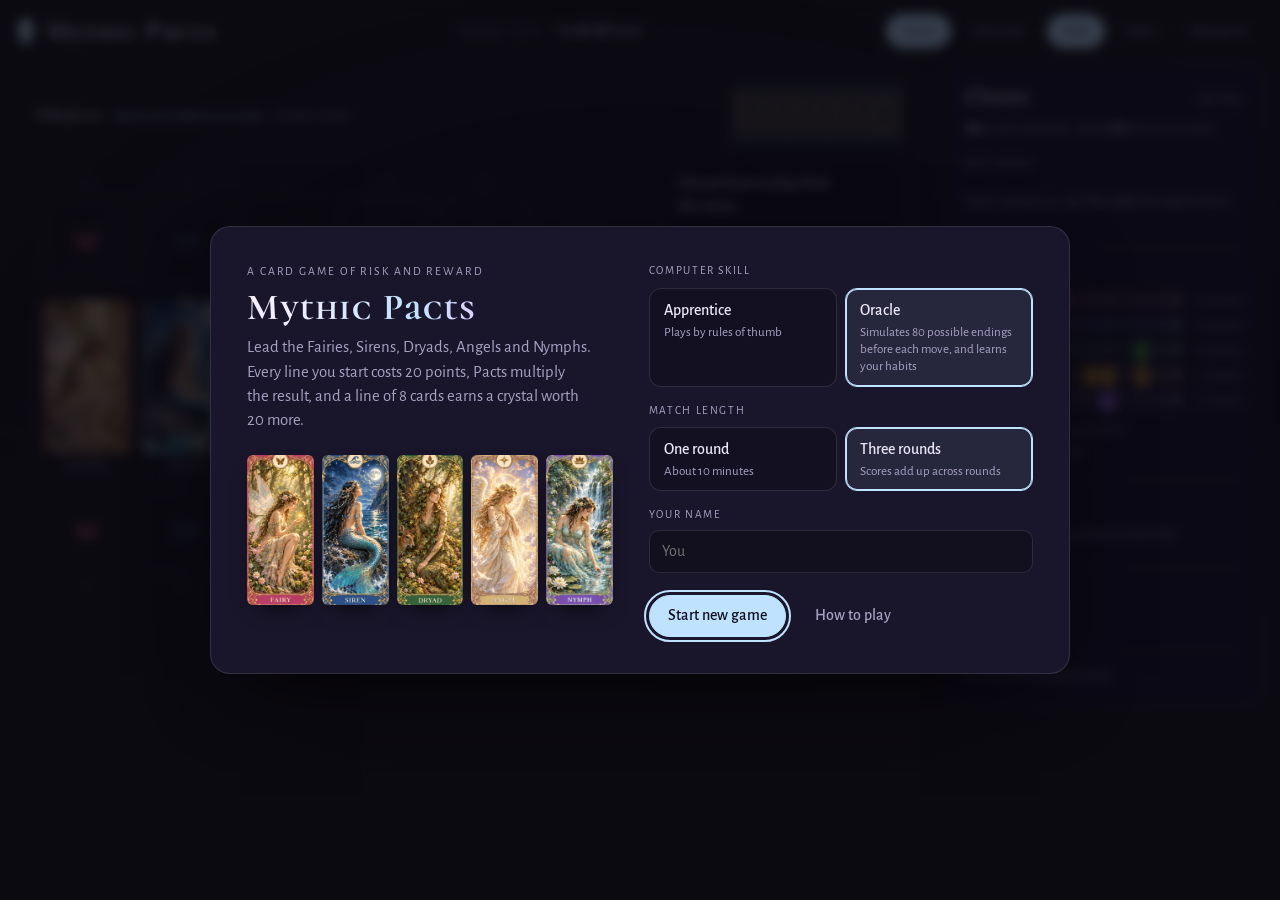
==== commit 00514fcc: "Version 2: smarter Oracle, drag to play, sound and crystal glow - Cards are dragged onto the table; " ====
--- a/index.html
+++ b/index.html
@@ -8,881 +8,7 @@
 <link rel="preconnect" href="https://fonts.googleapis.com">
 <link rel="preconnect" href="https://fonts.gstatic.com" crossorigin>
 <link rel="stylesheet" href="https://fonts.googleapis.com/css2?family=Alegreya+Sans:ital,wght@0,400;0,500;0,700;1,400&family=Cormorant+Unicase:wght@500;600;700&family=DM+Mono:wght@400;500&display=swap">
-<style>
-/* Layout: a moonlit card table. Five realm columns face each other across a row of discard wells; the Odds panel sits beside it like an instrument. */
-:root {
-  color-scheme: dark;
-  --night: #100e1d;
-  --dusk: #19162b;
-  --veil: #241f3b;
-  --moon: #ede8f7;
-  --mist: #a8a1c4;
-  --haze: #6f6891;
-  --crystal: #bfe3ff;
-  --loss: #e58a9c;
-  --line: rgba(237, 232, 247, .12);
-
-  /* realm colours, matched to the card frames (used from REALM_UI in the script) */
-  --fairy: #de5f8c;
-  --siren: #4a6fd6;
-  --dryad: #4f9d45;
-  --angel: #9d64cf;
-  --nymph: #22b5a0;
-  --ratio: 1.75;   /* card height / width, the shape of the artwork */
-
-  --f-display: "Cormorant Unicase", "Cormorant Garamond", Georgia, serif;
-  --f-body: "Alegreya Sans", "Gill Sans", "Segoe UI", system-ui, sans-serif;
-  --f-data: "DM Mono", ui-monospace, "SF Mono", Menlo, monospace;
-}
-
-*, *::before, *::after { box-sizing: border-box; }
-[hidden] { display: none !important; }
-html, body { height: 100%; }
-body {
-  margin: 0;
-  background: var(--night);
-  color: var(--moon);
-  font-family: var(--f-body);
-  font-size: 16px;
-  line-height: 1.45;
-  -webkit-font-smoothing: antialiased;
-}
-body::before {
-  content: "";
-  position: fixed;
-  inset: 0 0 auto;
-  height: env(safe-area-inset-top, 0px);
-  z-index: 10;
-  background: var(--night);
-}
-button, input { font: inherit; color: inherit; }
-:focus-visible { outline: 2px solid var(--crystal); outline-offset: 3px; }
-.ico { display: inline-block; line-height: 0; }
-.ico svg { width: 100%; height: 100%; display: block; }
-.num { font-family: var(--f-data); font-variant-numeric: tabular-nums; }
-.quiet { color: var(--mist); }
-
-/* ---------- sky ---------- */
-.sky {
-  position: fixed;
-  inset: 0;
-  z-index: 0;
-  pointer-events: none;
-  background:
-    radial-gradient(70% 45% at 50% 0%, rgba(162, 116, 242, .16), transparent 70%),
-    radial-gradient(60% 40% at 50% 100%, rgba(79, 134, 240, .10), transparent 70%);
-}
-#stars { position: absolute; inset: 0; width: 100%; height: 100%; }
-
-.shell {
-  position: relative;
-  z-index: 1;
-  min-height: 100%;
-  display: flex;
-  flex-direction: column;
-  padding-left: max(16px, env(safe-area-inset-left, 0px));
-  padding-right: max(16px, env(safe-area-inset-right, 0px));
-  padding-block: 0 28px;
-  max-width: 1480px;
-  margin-inline: auto;
-}
-
-/* ---------- header ---------- */
-.bar {
-  display: flex;
-  align-items: center;
-  justify-content: space-between;
-  flex-wrap: wrap;
-  gap: 10px 24px;
-  padding-block: 14px;
-}
-.brand { display: flex; align-items: center; gap: 10px; }
-.brand .gem { width: 20px; height: 28px; color: var(--crystal); }
-.brand-name {
-  font-family: var(--f-display);
-  font-weight: 700;
-  font-size: 1.65rem;
-  letter-spacing: .05em;
-  line-height: 1;
-}
-.match-info { display: flex; align-items: baseline; flex-wrap: wrap; gap: 4px 16px; color: var(--mist); font-size: .9rem; }
-.match-info .label { font-size: .72rem; letter-spacing: .14em; text-transform: uppercase; }
-.match-info .score { color: var(--moon); }
-.match-info .score b { font-family: var(--f-data); font-weight: 500; font-variant-numeric: tabular-nums; }
-.tools { display: flex; gap: 6px; flex-wrap: wrap; }
-.tool {
-  background: transparent;
-  border: 1px solid var(--line);
-  border-radius: 999px;
-  padding: 6px 14px;
-  font-size: .88rem;
-  color: var(--mist);
-  cursor: pointer;
-  transition: color .15s, border-color .15s, background .15s;
-}
-.tool:hover { color: var(--moon); border-color: rgba(237, 232, 247, .32); }
-.tool[aria-pressed="true"] { color: var(--night); background: var(--crystal); border-color: var(--crystal); }
-
-/* ---------- layout ---------- */
-.layout { display: grid; grid-template-columns: minmax(0, 1fr); gap: 20px; align-items: start; }
-@media (min-width: 1120px) {
-  .layout { grid-template-columns: minmax(0, 1fr) 350px; }
-  .layout.no-odds { grid-template-columns: minmax(0, 1fr); }
-  .odds { position: sticky; top: calc(env(safe-area-inset-top, 0px) + 12px); max-height: calc(100vh - 24px); overflow: auto; }
-}
-.table { container-type: inline-size; min-width: 0; }
-
-.felt {
-  --gap: clamp(5px, 1.5cqw, 16px);
-  /* Card width: as wide as the table allows, but no taller than the window can show
-     (--cw-fit is set by fitTable() in the script; it never goes below 52px). */
-  --cw: min(clamp(44px, calc((100cqw - 5 * var(--gap) - 4.4cqw) / 6.15), 94px), max(52px, var(--cw-fit, 999px)));
-  --ch: calc(var(--cw) * var(--ratio));
-  --off: max(calc(var(--ch) * .16), 15px);
-  --hw: clamp(60px, max(calc(var(--cw) * 1.14), min(86px, calc(100cqw / 8.8))), 104px);
-  position: relative;
-  border: 1px solid var(--line);
-  border-radius: 20px;
-  background:
-    radial-gradient(80% 60% at 50% 50%, rgba(162, 116, 242, .07), transparent 75%),
-    linear-gradient(180deg, rgba(36, 31, 59, .62), rgba(25, 22, 43, .82));
-  padding: clamp(10px, 2.2cqw, 24px);
-  display: flex;
-  flex-direction: column;
-  gap: clamp(10px, 1.8cqw, 18px);
-}
-.felt.has-table-art {
-  background:
-    linear-gradient(rgba(16, 14, 29, .70), rgba(16, 14, 29, .82)),
-    var(--table-art) center / cover;
-}
-
-/* ---------- seats ---------- */
-.seat { display: flex; align-items: center; justify-content: space-between; gap: 12px; flex-wrap: wrap; min-height: 34px; }
-.seat-id { display: flex; align-items: baseline; gap: 10px; flex-wrap: wrap; }
-.seat-name { font-family: var(--f-display); font-weight: 700; font-size: 1.2rem; letter-spacing: .04em; }
-.seat-sub { color: var(--mist); font-size: .85rem; }
-.turn-dot {
-  display: inline-block;
-  width: 8px; height: 8px;
-  border-radius: 50%;
-  background: var(--crystal);
-  box-shadow: 0 0 10px var(--crystal);
-  margin-right: 2px;
-  transform: translateY(-2px);
-}
-.mini-hand { display: flex; align-items: center; }
-.mini-hand .card { --w: calc(var(--cw) * .42); }
-.mini-hand > * + * { margin-left: calc(var(--cw) * -.2); }
-.mini-hand .known { margin-left: 6px; }
-.mini-hand .known + .known { margin-left: calc(var(--cw) * -.1); }
-
-/* ---------- board ---------- */
-.board {
-  display: grid;
-  grid-template-columns: repeat(6, var(--cw));
-  column-gap: var(--gap);
-  row-gap: calc(var(--gap) + 4px);
-  justify-content: center;
-}
-.board .divider { grid-column: 6; grid-row: 1 / 4; }
-.stack, .well, .deck {
-  display: flex;
-  flex-direction: column;
-  align-items: center;
-  gap: 6px;
-  width: var(--cw);
-  padding: 0;
-  border: 0;
-  background: none;
-  text-align: center;
-}
-button.stack, .well:not(:disabled), .deck:not(:disabled) { cursor: pointer; }
-.well:disabled, .deck:disabled { cursor: default; }
-.stack.opp { grid-row: 1; flex-direction: column-reverse; align-self: end; }
-.stack.mine { grid-row: 3; align-self: start; }
-.well { grid-row: 2; }
-.deck { grid-row: 2; grid-column: 6; }
-
-.pile {
-  position: relative;
-  width: var(--cw);
-  height: calc(var(--ch) + (max(var(--n), 1) - 1) * var(--off));
-}
-.pile.empty { height: calc(var(--ch) * .55); }
-.pile .slot { position: absolute; left: 0; z-index: var(--i); }
-.stack.mine .slot { top: calc(var(--i) * var(--off)); }
-.stack.opp .slot { bottom: calc(var(--i) * var(--off)); }
-.pile > .ghost {
-  position: absolute;
-  inset: 0;
-  border: 1.5px dashed color-mix(in oklab, var(--cc) 40%, transparent);
-  border-radius: calc(var(--cw) * .09);
-  display: grid;
-  place-items: center;
-  color: color-mix(in oklab, var(--cc) 55%, transparent);
-}
-.pile > .ghost .ico { width: 34%; height: auto; aspect-ratio: 1; }
-
-.foot { display: flex; flex-direction: column; align-items: center; gap: 3px; min-height: 30px; }
-.stack.opp .foot { flex-direction: column-reverse; }
-.tally {
-  font-family: var(--f-data);
-  font-variant-numeric: tabular-nums;
-  font-size: clamp(11px, calc(var(--cw) * .17), 15px);
-  line-height: 1;
-  color: var(--moon);
-  white-space: nowrap;
-}
-.tally.neg { color: var(--loss); }
-.tally.none { color: var(--haze); }
-.tally small { font-size: .8em; color: var(--mist); margin-left: 2px; }
-.gems { display: flex; gap: max(1px, calc(var(--cw) * .025)); height: 8px; align-items: center; }
-.gems i {
-  width: max(4px, calc(var(--cw) * .055));
-  height: max(4px, calc(var(--cw) * .055));
-  transform: rotate(45deg);
-  border: 1px solid color-mix(in oklab, var(--cc) 70%, transparent);
-}
-.gems i.on { background: var(--cc); border-color: var(--cc); }
-.crystal {
-  display: inline-flex;
-  align-items: center;
-  gap: 3px;
-  color: color-mix(in oklab, var(--cc) 62%, white 38%);
-  font-family: var(--f-data);
-  font-size: clamp(10px, calc(var(--cw) * .15), 13px);
-  line-height: 1;
-}
-.crystal .ico {
-  width: clamp(12px, calc(var(--cw) * .2), 20px);
-  height: auto;
-  aspect-ratio: 40 / 56;
-  filter: drop-shadow(0 0 6px color-mix(in oklab, var(--cc) 75%, transparent));
-}
-.crystal-art {
-  display: block;
-  height: clamp(30px, calc(var(--cw) * .62), 58px);
-  width: auto;
-  filter: drop-shadow(0 0 8px color-mix(in oklab, var(--cc) 70%, transparent)) drop-shadow(0 0 2px rgba(255, 255, 255, .35));
-}
-.crystal.new .ico, .crystal.new .crystal-art { animation: crystal-in 1s cubic-bezier(.2, .9, .25, 1.25) both; }
-.crystal-badge {
-  position: absolute;
-  z-index: 30;
-  left: 50%;
-  transform: translateX(-50%);
-  color: color-mix(in oklab, var(--cc) 62%, white 38%);
-  pointer-events: none;
-}
-/* The crystal hangs off the end of the line where it was earned. */
-.stack.mine .crystal-badge { top: calc(100% - var(--ch) * .12); }
-.stack.opp .crystal-badge { bottom: calc(100% - var(--ch) * .12); }
-.crystal-badge .crystal-art {
-  height: calc(var(--cw) * 1.55);
-  filter: brightness(1.12) saturate(1.25) drop-shadow(0 0 3px rgba(255, 255, 255, .5)) drop-shadow(0 0 12px color-mix(in oklab, var(--cc) 80%, transparent));
-}
-.crystal-badge .ico { width: calc(var(--cw) * .5); }
-.crystal-badge.new .crystal-art, .crystal-badge.new .ico { animation: crystal-in 1s cubic-bezier(.2, .9, .25, 1.25) both; }
-.crystal-badge::before {
-  content: "";
-  position: absolute;
-  inset: 5% -35%;
-  z-index: -1;
-  border-radius: 50%;
-  background: radial-gradient(closest-side, rgba(10, 8, 20, .92) 0 42%, color-mix(in oklab, var(--cc) 50%, transparent) 68%, transparent);
-  animation: glow 3s ease-in-out infinite;
-}
-.crystal-bonus {
-  font-family: var(--f-data);
-  font-size: clamp(10px, calc(var(--cw) * .14), 12px);
-  color: color-mix(in oklab, var(--cc) 55%, white 45%);
-  white-space: nowrap;
-}
-.stack.mine .foot:has(.crystal-bonus) { padding-top: calc(var(--cw) * 1.55 - var(--ch) * .12); }
-.stack.opp .foot:has(.crystal-bonus) { padding-bottom: calc(var(--cw) * 1.55 - var(--ch) * .12); }
-.toast-crystal { display: inline-block; vertical-align: middle; margin-right: 10px; --cw: 70px; }
-.toast-crystal .crystal-art { height: 46px; }
-
-.well-pool, .deck-pool {
-  position: relative;
-  width: var(--cw);
-  height: var(--ch);
-  border-radius: calc(var(--cw) * .09);
-  background: rgba(8, 6, 16, .45);
-  box-shadow:
-    inset 0 0 0 1px color-mix(in oklab, var(--cc, #8f86c9) 35%, transparent),
-    inset 0 10px 24px rgba(0, 0, 0, .45);
-  display: grid;
-  place-items: center;
-}
-.well-pool > .card, .deck-pool > .card { position: absolute; inset: 0; }
-.well-pool.deep > .card { box-shadow: 2px 3px 0 -1px rgba(8, 6, 16, .9), 3px 5px 0 -1px color-mix(in oklab, var(--cc) 40%, #0b0918), 0 8px 18px -8px #000; }
-.well-empty { display: flex; flex-direction: column; align-items: center; gap: 4px; color: color-mix(in oklab, var(--cc) 75%, transparent); }
-.well-empty .ico { width: calc(var(--cw) * .32); height: calc(var(--cw) * .32); }
-.well-portrait {
-  position: absolute;
-  inset: 5%;
-  background: center / contain no-repeat;
-  opacity: .62;
-  filter: saturate(.85);
-  transition: opacity .2s;
-}
-.well:not(:disabled):hover .well-portrait, .well.target .well-portrait { opacity: .9; }
-.label {
-  font-size: clamp(9px, calc(var(--cw) * .13), 12px);
-  letter-spacing: .1em;
-  text-transform: uppercase;
-  color: var(--mist);
-  white-space: nowrap;
-  line-height: 1.2;
-}
-.deck-count {
-  position: absolute;
-  z-index: 2;
-  bottom: 8%;
-  left: 50%;
-  transform: translateX(-50%);
-  font-family: var(--f-data);
-  font-size: clamp(11px, calc(var(--cw) * .17), 15px);
-  background: rgba(8, 6, 16, .8);
-  border: 1px solid rgba(191, 227, 255, .3);
-  padding: 2px 8px;
-  border-radius: 999px;
-}
-.seat-score { grid-column: 6; display: flex; flex-direction: column; gap: 1px; align-items: center; text-align: center; min-width: 0; }
-.seat-score.opp { grid-row: 1; align-self: end; }
-.seat-score.mine { grid-row: 3; align-self: start; }
-.seat-score b { font-family: var(--f-data); font-weight: 500; font-size: clamp(14px, calc(var(--cw) * .24), 21px); color: var(--moon); line-height: 1.1; }
-.seat-score b.neg { color: var(--loss); }
-.seat-score span { max-width: 100%; overflow: hidden; text-overflow: ellipsis; }
-.seat-score .label { letter-spacing: .02em; }
-
-/* beckoning outline for anything you can click right now */
-.target .pile::after, .can-take .well-pool::after, .can-take .deck-pool::after, .target .well-pool::after {
-  content: "";
-  position: absolute;
-  inset: -5px;
-  border-radius: calc(var(--cw) * .12);
-  border: 2px solid var(--crystal);
-  box-shadow: 0 0 0 4px rgba(191, 227, 255, .12), 0 0 22px rgba(191, 227, 255, .35);
-  animation: beckon 1.6s ease-in-out infinite;
-  pointer-events: none;
-  z-index: 20;
-}
-.best-tag {
-  position: absolute;
-  z-index: 25;
-  top: -10px;
-  left: 50%;
-  transform: translateX(-50%);
-  font-family: var(--f-data);
-  font-size: 10px;
-  letter-spacing: .08em;
-  text-transform: uppercase;
-  white-space: nowrap;
-  background: var(--crystal);
-  color: var(--night);
-  padding: 2px 7px;
-  border-radius: 999px;
-  pointer-events: none;
-}
-
-/* ---------- cards ---------- */
-.card {
-  --w: var(--cw);
-  display: block;
-  position: relative;
-  isolation: isolate;
-  width: var(--w);
-  height: calc(var(--w) * var(--ratio));
-  border-radius: calc(var(--w) * .09);
-  overflow: hidden;
-  background: color-mix(in oklab, var(--cc) 35%, #0b0918);
-  border: 1.5px solid color-mix(in oklab, var(--cc) 82%, white 8%);
-  box-shadow: 0 8px 16px -9px rgba(0, 0, 0, .9), inset 0 1px 0 rgba(255, 255, 255, .1);
-  text-align: left;
-}
-.card .art {
-  position: absolute;
-  inset: 0;
-  background:
-    radial-gradient(130% 85% at 50% 30%,
-      color-mix(in oklab, var(--cc) 82%, white 18%) 0%,
-      color-mix(in oklab, var(--cc) 58%, #0b0918) 55%,
-      color-mix(in oklab, var(--cc) 24%, #07060f) 100%);
-  background-size: cover;
-  background-position: center 20%;
-}
-.card .sigil { position: absolute; left: 24%; right: 24%; top: 34%; aspect-ratio: 1; color: rgba(255, 255, 255, .34); }
-.card .sigil svg { width: 100%; height: 100%; display: block; }
-.card::after {
-  content: "";
-  position: absolute;
-  inset: calc(var(--w) * .045);
-  border: 1px solid rgba(255, 255, 255, .24);
-  border-radius: calc(var(--w) * .06);
-  pointer-events: none;
-}
-/* Artwork has its own frame and printed number, so drop ours and keep only a corner badge. */
-.card.has-art { border: 1px solid rgba(0, 0, 0, .45); }
-.card.has-art .art { background-position: center; }
-.card.has-art::after, .card.has-art .pact-band { display: none; }
-.card.has-art .pip.tl {
-  top: calc(var(--w) * .04);
-  left: calc(var(--w) * .04);
-  padding: calc(var(--w) * .03) calc(var(--w) * .05);
-  font-size: calc(var(--w) * .21);
-  border-radius: calc(var(--w) * .06);
-  background: color-mix(in oklab, var(--cc) 70%, #0b0918);
-  border: 1px solid rgba(232, 207, 143, .85);
-  box-shadow: 0 2px 6px rgba(0, 0, 0, .45);
-}
-.card.has-art .pip.br { display: none; }
-.stack.opp .card.has-art .pip.br {
-  display: flex;
-  bottom: calc(var(--w) * .04);
-  right: calc(var(--w) * .04);
-  padding: calc(var(--w) * .03) calc(var(--w) * .05);
-  font-size: calc(var(--w) * .21);
-  border-radius: calc(var(--w) * .06);
-  background: color-mix(in oklab, var(--cc) 70%, #0b0918);
-  border: 1px solid rgba(232, 207, 143, .85);
-}
-.pip {
-  position: absolute;
-  z-index: 1;
-  display: flex;
-  align-items: center;
-  gap: calc(var(--w) * .035);
-  padding: calc(var(--w) * .035) calc(var(--w) * .06) calc(var(--w) * .03);
-  background: rgba(9, 7, 18, .66);
-  color: #fff;
-  font-family: var(--f-display);
-  font-weight: 700;
-  font-size: calc(var(--w) * .24);
-  line-height: 1;
-  font-variant-numeric: lining-nums;
-}
-.pip.tl { top: 0; left: 0; border-bottom-right-radius: calc(var(--w) * .08); }
-.pip.br { bottom: 0; right: 0; border-top-left-radius: calc(var(--w) * .08); }
-.pip b { font-weight: 700; min-width: .6em; text-align: center; }
-.pip .ico { width: calc(var(--w) * .15); height: calc(var(--w) * .15); color: color-mix(in oklab, var(--cc) 55%, white 45%); }
-.pip .ico.pact { width: calc(var(--w) * .2); height: calc(var(--w) * .2); color: #fff; }
-.pact-band {
-  position: absolute;
-  left: 0; right: 0;
-  bottom: 24%;
-  text-align: center;
-  font-family: var(--f-display);
-  font-weight: 700;
-  letter-spacing: .2em;
-  font-size: calc(var(--w) * .13);
-  padding: calc(var(--w) * .02) 0;
-  background: rgba(9, 7, 18, .6);
-  color: #fff;
-}
-.card.back {
-  --cc: #8f86c9;
-  background:
-    repeating-linear-gradient(45deg, rgba(191, 227, 255, .06) 0 2px, transparent 2px 9px),
-    radial-gradient(circle at 50% 45%, #2e2756, #141127 75%);
-  border-color: rgba(191, 227, 255, .35);
-}
-/* The card-back art is 2:3, a little wider than the cards: show all of it and fill the gap with its own navy. */
-.card.back.has-art { border-color: rgba(201, 168, 92, .5); }
-.card.back.has-art .art { background-size: contain; background-repeat: no-repeat; background-color: #0a1c2f; }
-.back-mark { position: absolute; left: 33%; right: 33%; top: 50%; transform: translateY(-50%); aspect-ratio: 40 / 56; color: var(--crystal); opacity: .75; }
-.back-mark svg { width: 100%; height: 100%; display: block; }
-.card.fresh { animation: arrive .42s cubic-bezier(.2, .8, .2, 1) both; }
-.card.fresh-ai { animation: arrive .42s cubic-bezier(.2, .8, .2, 1) both, ai-glow 1.8s ease-out both; }
-
-/* ---------- prompt ---------- */
-.prompt {
-  display: flex;
-  align-items: center;
-  justify-content: space-between;
-  gap: 10px 16px;
-  flex-wrap: wrap;
-  min-height: 52px;
-  padding: 8px 12px;
-  border-radius: 14px;
-  background: rgba(8, 6, 16, .38);
-  border: 1px solid var(--line);
-}
-.prompt-main { display: flex; align-items: center; gap: 12px; flex-wrap: wrap; min-width: 0; }
-.steps { display: flex; gap: 6px; }
-.step {
-  font-size: .7rem;
-  letter-spacing: .1em;
-  text-transform: uppercase;
-  color: var(--haze);
-  border: 1px solid var(--line);
-  padding: 3px 9px;
-  border-radius: 999px;
-  white-space: nowrap;
-}
-.step.on { color: var(--night); background: var(--crystal); border-color: var(--crystal); }
-.step.done { color: var(--mist); }
-.prompt-text { margin: 0; text-wrap: pretty; }
-.prompt-acts { display: flex; gap: 8px; }
-.act {
-  border-radius: 999px;
-  padding: 8px 18px;
-  border: 1px solid rgba(237, 232, 247, .28);
-  background: transparent;
-  color: var(--moon);
-  cursor: pointer;
-  font-weight: 500;
-  transition: background .15s, transform .1s;
-}
-.act:hover:not(:disabled) { background: rgba(237, 232, 247, .08); }
-.act:active:not(:disabled) { transform: translateY(1px); }
-.act.primary { background: var(--crystal); color: var(--night); border-color: var(--crystal); }
-.act.primary:hover:not(:disabled) { background: #d6eeff; }
-.act.ghost { border-color: transparent; color: var(--mist); }
-.act:disabled { opacity: .4; cursor: not-allowed; }
-.thinking { display: inline-flex; gap: 4px; margin-left: 4px; }
-.thinking i { width: 5px; height: 5px; border-radius: 50%; background: var(--crystal); animation: blink 1.2s infinite; }
-.thinking i:nth-child(2) { animation-delay: .2s; }
-.thinking i:nth-child(3) { animation-delay: .4s; }
-
-/* ---------- hand ---------- */
-#hand {
-  display: flex;
-  justify-content: center;
-  padding-top: 18px;
-  min-height: calc(var(--hw) * var(--ratio) + 18px);
-}
-/* Prompt and hand stay pinned to the bottom of the screen while the board scrolls. */
-.dock {
-  position: sticky;
-  bottom: 0;
-  z-index: 40;
-  display: flex;
-  flex-direction: column;
-  gap: clamp(6px, 1.2cqw, 12px);
-  margin-inline: calc(-1 * clamp(10px, 2.2cqw, 24px));
-  margin-bottom: calc(-1 * clamp(10px, 2.2cqw, 24px));
-  padding: 10px clamp(10px, 2.2cqw, 24px) calc(10px + env(safe-area-inset-bottom, 0px));
-  background: linear-gradient(180deg, rgba(25, 22, 43, .55), rgba(25, 22, 43, .94) 30px);
-  -webkit-backdrop-filter: blur(10px);
-  backdrop-filter: blur(10px);
-  border-top: 1px solid var(--line);
-  border-radius: 0 0 20px 20px;
-}
-.hand-slot { flex: 0 1 var(--hw); min-width: 12px; }
-.hand-slot:last-child { flex: 0 0 var(--hw); }
-.hand-card {
-  position: relative;
-  display: block;
-  padding: 0;
-  border: 0;
-  background: none;
-  cursor: pointer;
-  border-radius: calc(var(--hw) * .09);
-  transition: transform .18s ease;
-}
-.hand-card .card { --w: var(--hw); }
-.hand-card:hover:not(:disabled), .hand-card:focus-visible { transform: translateY(-7px); z-index: 30; }
-.hand-card[aria-pressed="true"] { transform: translateY(-16px); z-index: 31; }
-.hand-card[aria-pressed="true"] .card { box-shadow: 0 0 0 2px var(--crystal), 0 12px 30px -6px rgba(191, 227, 255, .5); }
-.hand-card:disabled { cursor: default; }
-.hand-card.dead .card { filter: saturate(.45) brightness(.78); }
-.hand-hidden { display: flex; flex-direction: column; align-items: center; gap: 10px; color: var(--mist); }
-
-/* ---------- odds panel ---------- */
-.odds {
-  background: rgba(25, 22, 43, .92);
-  border: 1px solid var(--line);
-  border-radius: 20px;
-  padding: 20px;
-  display: flex;
-  flex-direction: column;
-  gap: 18px;
-  min-width: 0;
-}
-.odds-head { display: flex; align-items: baseline; justify-content: space-between; gap: 10px; }
-.odds h2 { font-family: var(--f-display); font-weight: 700; font-size: 1.6rem; letter-spacing: .04em; margin: 0; line-height: 1; }
-.odds h3 { font-size: .72rem; letter-spacing: .14em; text-transform: uppercase; color: var(--mist); margin: 0 0 10px; font-weight: 500; }
-.odds section + section { border-top: 1px solid var(--line); padding-top: 16px; }
-.odds-meta { color: var(--mist); font-size: .88rem; margin: 6px 0 0; }
-.odds-meta b { color: var(--moon); font-weight: 500; font-family: var(--f-data); }
-.rec-top { display: flex; align-items: baseline; justify-content: space-between; gap: 12px; }
-.rec-move { font-size: 1.15rem; font-weight: 500; text-wrap: balance; }
-.rec-ev { font-family: var(--f-data); font-size: 1.7rem; line-height: 1; color: var(--crystal); white-space: nowrap; }
-.rec-ev.neg { color: var(--loss); }
-.rec-note { font-size: .8rem; color: var(--mist); margin: 4px 0 0; }
-.alts { list-style: none; margin: 14px 0 0; padding: 0; display: grid; gap: 7px; }
-.alt { display: grid; grid-template-columns: minmax(0, 1fr) 88px 50px; gap: 10px; align-items: center; font-size: .86rem; }
-.alt-name { white-space: nowrap; overflow: hidden; text-overflow: ellipsis; }
-.alt.is-best .alt-name { color: var(--moon); font-weight: 500; }
-.alt:not(.is-best) .alt-name { color: var(--mist); }
-.alt-val { text-align: right; font-family: var(--f-data); font-variant-numeric: tabular-nums; font-size: .82rem; }
-.alt-bar { position: relative; height: 14px; }
-.alt-bar::before { content: ""; position: absolute; left: 50%; top: 0; bottom: 0; width: 1px; background: var(--haze); }
-.alt-bar i { position: absolute; top: 3px; height: 8px; background: var(--crystal); border-radius: 0 4px 4px 0; }
-.alt-bar i.neg { background: var(--loss); border-radius: 4px 0 0 4px; }
-.alt:not(.is-best) .alt-bar i { opacity: .55; }
-.progress { height: 4px; border-radius: 2px; background: rgba(237, 232, 247, .1); overflow: hidden; margin-top: 10px; }
-.progress i { display: block; height: 100%; width: 0; background: var(--crystal); transition: width .12s linear; }
-
-.fc { width: 100%; border-collapse: collapse; font-size: .86rem; }
-.fc th { font-weight: 500; color: var(--mist); font-size: .68rem; text-transform: uppercase; letter-spacing: .1em; text-align: right; padding: 0 0 6px; }
-.fc td { padding: 6px 0; text-align: right; border-top: 1px solid var(--line); font-family: var(--f-data); font-variant-numeric: tabular-nums; font-size: .82rem; }
-.fc th:first-child, .fc td:first-child { text-align: left; font-family: var(--f-body); font-size: .86rem; }
-.fc td.neg { color: var(--loss); }
-.realm-tag { display: inline-flex; align-items: center; gap: 7px; white-space: nowrap; }
-.realm-tag .ico { width: 14px; height: 14px; color: var(--cc); }
-
-.count { display: grid; gap: 5px; }
-.count-row { display: grid; grid-template-columns: 16px repeat(12, minmax(0, 1fr)) 58px; gap: 3px; align-items: center; }
-.count-row > .ico { width: 14px; height: 14px; color: var(--cc); }
-.pipc {
-  height: 20px;
-  border-radius: 4px;
-  display: grid;
-  place-items: center;
-  font-family: var(--f-data);
-  font-size: 10px;
-  border: 1px solid color-mix(in oklab, var(--cc) 65%, transparent);
-  color: var(--moon);
-}
-.pipc.hand { background: var(--cc); color: #0b0918; border-color: var(--cc); font-weight: 500; }
-.pipc.gone { border-color: transparent; color: var(--haze); text-decoration: line-through; opacity: .55; }
-.pipc.top { border-style: dashed; color: var(--mist); }
-.pipc.theirs { background: color-mix(in oklab, var(--cc) 24%, transparent); border-style: dotted; }
-.count-sum { font-size: .76rem; color: var(--mist); text-align: right; white-space: nowrap; }
-.legend { display: flex; flex-wrap: wrap; gap: 6px 14px; margin-top: 10px; font-size: .76rem; color: var(--mist); }
-.legend span { display: inline-flex; align-items: center; gap: 6px; }
-.legend .pipc { --cc: #a8a1c4; width: 18px; height: 14px; font-size: 8px; }
-
-.insight p { margin: 0 0 6px; font-size: .9rem; text-wrap: pretty; }
-.insight .big { font-family: var(--f-data); color: var(--crystal); }
-.log { list-style: none; margin: 0; padding: 0; display: grid; gap: 4px; font-size: .84rem; color: var(--mist); }
-.log li:first-child { color: var(--moon); }
-.method summary { cursor: pointer; color: var(--mist); font-size: .84rem; }
-.method summary:hover { color: var(--moon); }
-.method p { font-size: .84rem; color: var(--mist); margin: 8px 0 0; max-width: 62ch; }
-
-/* ---------- dialogs ---------- */
-.overlay {
-  position: fixed;
-  inset: 0;
-  z-index: 50;
-  display: grid;
-  place-items: center;
-  padding: max(16px, env(safe-area-inset-top, 0px)) max(16px, env(safe-area-inset-right, 0px)) max(16px, env(safe-area-inset-bottom, 0px)) max(16px, env(safe-area-inset-left, 0px));
-  background: rgba(8, 6, 16, .74);
-  backdrop-filter: blur(6px);
-  -webkit-backdrop-filter: blur(6px);
-}
-.dialog {
-  width: min(100%, 580px);
-  max-height: 100%;
-  overflow: auto;
-  background: var(--dusk);
-  border: 1px solid var(--line);
-  border-radius: 20px;
-  padding: clamp(20px, 4vw, 36px);
-  box-shadow: 0 30px 80px -30px rgba(0, 0, 0, .9);
-  animation: rise .35s cubic-bezier(.2, .8, .2, 1) both;
-}
-.dialog.wide { width: min(100%, 860px); }
-.dialog h2 { font-family: var(--f-display); font-weight: 700; font-size: clamp(1.7rem, 4vw, 2.3rem); letter-spacing: .03em; margin: 0 0 8px; line-height: 1.05; text-wrap: balance; }
-.dialog h3 { font-size: .74rem; letter-spacing: .14em; text-transform: uppercase; color: var(--mist); margin: 22px 0 8px; font-weight: 500; }
-.dialog p, .dialog li { color: var(--mist); max-width: 62ch; }
-.dialog p strong, .dialog li strong { color: var(--moon); font-weight: 500; }
-.dialog ul, .dialog ol { padding-left: 1.2em; margin: 0; display: grid; gap: 6px; }
-.eyebrow { font-size: .74rem; letter-spacing: .16em; text-transform: uppercase; color: var(--mist); margin: 0 0 8px; }
-.title {
-  font-family: var(--f-display);
-  font-weight: 700;
-  font-size: clamp(2.6rem, 9vw, 4rem);
-  letter-spacing: .04em;
-  line-height: .95;
-  margin: 0 0 12px;
-  background: linear-gradient(100deg, #f4eefe 10%, var(--crystal) 45%, #e7c8ff 70%, #f4eefe 95%);
-  -webkit-background-clip: text;
-  background-clip: text;
-  color: transparent;
-}
-.lede { font-size: 1.05rem; color: var(--mist); margin: 0 0 22px; max-width: 52ch; text-wrap: pretty; }
-.realm-row { display: flex; gap: 8px; margin: 0 0 22px; }
-.realm-row .card { --w: 46px; }
-.realm-row.portraits .portrait {
-  flex: 1 1 0;
-  max-width: 92px;
-  aspect-ratio: 320 / 720;
-  background: center / cover no-repeat;
-  border-radius: 6px;
-  box-shadow: 0 10px 24px -12px #000;
-}
-.menu-grid { display: grid; gap: 8px 36px; }
-.menu-intro .realm-row { margin-bottom: 8px; }
-@media (min-width: 900px) {
-  .menu-grid { grid-template-columns: minmax(0, 1fr) minmax(0, 1.05fr); align-items: start; }
-  .menu-intro { position: sticky; top: 0; }
-}
-.menu-form { display: grid; gap: 16px; }
-.menu-form fieldset { border: 0; margin: 0; padding: 0; min-width: 0; }
-.menu-form legend { font-size: .72rem; letter-spacing: .14em; text-transform: uppercase; color: var(--mist); margin-bottom: 8px; padding: 0; }
-.seg { display: grid; grid-template-columns: repeat(auto-fit, minmax(170px, 1fr)); gap: 8px; }
-.seg label { position: relative; cursor: pointer; }
-.seg input { position: absolute; opacity: 0; inset: 0; margin: 0; cursor: pointer; }
-.seg span {
-  display: flex;
-  flex-direction: column;
-  gap: 2px;
-  padding: 10px 14px;
-  border-radius: 12px;
-  border: 1px solid var(--line);
-  background: rgba(8, 6, 16, .3);
-  height: 100%;
-  transition: border-color .15s, background .15s;
-}
-.seg b { font-weight: 500; color: var(--moon); }
-.seg small { color: var(--mist); font-size: .82rem; line-height: 1.3; }
-.seg input:checked + span { border-color: var(--crystal); background: rgba(191, 227, 255, .08); box-shadow: inset 0 0 0 1px var(--crystal); }
-.seg input:focus-visible + span { outline: 2px solid var(--crystal); outline-offset: 2px; }
-.names { display: grid; grid-template-columns: repeat(auto-fit, minmax(170px, 1fr)); gap: 8px; }
-.names label { display: grid; gap: 6px; font-size: .72rem; letter-spacing: .14em; text-transform: uppercase; color: var(--mist); }
-.names input {
-  text-transform: none;
-  letter-spacing: 0;
-  font-size: 1rem;
-  padding: 9px 12px;
-  border-radius: 10px;
-  border: 1px solid var(--line);
-  background: rgba(8, 6, 16, .4);
-  color: var(--moon);
-}
-.names input:focus { border-color: var(--crystal); outline: none; }
-.menu-actions, .dlg-actions { display: flex; gap: 10px; flex-wrap: wrap; margin-top: 6px; }
-.dlg-actions { margin-top: 24px; }
-
-.example {
-  display: flex;
-  align-items: center;
-  gap: 14px;
-  flex-wrap: wrap;
-  padding: 12px 14px;
-  border-radius: 12px;
-  background: rgba(8, 6, 16, .35);
-  border: 1px solid var(--line);
-  margin-top: 8px;
-}
-.example .cards { display: flex; }
-.example .cards .card { --w: 40px; }
-.example .cards .card + .card { margin-left: -14px; }
-.example code { font-family: var(--f-data); color: var(--moon); font-size: .9rem; }
-
-.results { display: grid; grid-template-columns: repeat(auto-fit, minmax(300px, 1fr)); gap: 18px; margin-top: 18px; }
-.results .who { display: flex; justify-content: space-between; align-items: baseline; margin-bottom: 6px; }
-.results .who b { font-family: var(--f-display); font-size: 1.2rem; letter-spacing: .03em; }
-.results .who span { font-family: var(--f-data); font-size: 1.2rem; }
-.bd { width: 100%; border-collapse: collapse; font-size: .84rem; }
-.bd th { font-weight: 500; color: var(--mist); font-size: .66rem; text-transform: uppercase; letter-spacing: .1em; text-align: right; padding: 0 0 6px 6px; }
-.bd td { padding: 6px 0 6px 6px; text-align: right; border-top: 1px solid var(--line); font-family: var(--f-data); font-variant-numeric: tabular-nums; white-space: nowrap; }
-.bd th:first-child, .bd td:first-child { text-align: left; padding-left: 0; font-family: var(--f-body); }
-.bd td.notyet { text-align: center; color: var(--haze); font-family: var(--f-body); }
-.bd tfoot td { border-top: 1px solid rgba(237, 232, 247, .3); color: var(--moon); font-weight: 500; }
-.bd .crystal { --cw: 70px; }
-.neg { color: var(--loss); }
-.match-table { width: 100%; border-collapse: collapse; margin-top: 10px; font-size: .9rem; }
-.match-table th, .match-table td { padding: 6px 8px; border-top: 1px solid var(--line); text-align: right; font-variant-numeric: tabular-nums; }
-.match-table th:first-child, .match-table td:first-child { text-align: left; }
-.match-table td { font-family: var(--f-data); }
-.match-table thead th { border-top: 0; color: var(--mist); font-weight: 500; font-size: .72rem; text-transform: uppercase; letter-spacing: .1em; }
-.table-wrap { overflow-x: auto; }
-
-.toast {
-  position: fixed;
-  left: 50%;
-  bottom: calc(20px + env(safe-area-inset-bottom, 0px));
-  z-index: 60;
-  transform: translate(-50%, 20px);
-  opacity: 0;
-  pointer-events: none;
-  max-width: min(92vw, 520px);
-  padding: 10px 18px;
-  border-radius: 12px;
-  background: var(--veil);
-  border: 1px solid rgba(191, 227, 255, .3);
-  color: var(--moon);
-  box-shadow: 0 16px 40px -16px #000;
-  transition: opacity .2s, transform .2s;
-  text-align: center;
-}
-.toast.show { opacity: 1; transform: translate(-50%, 0); }
-
-/* ---------- motion ---------- */
-@keyframes arrive { from { transform: translateY(14px) scale(.95); opacity: 0; } to { transform: none; opacity: 1; } }
-@keyframes ai-glow { 0%, 40% { box-shadow: 0 0 0 2px var(--crystal), 0 0 24px rgba(191, 227, 255, .6); } 100% { box-shadow: 0 8px 16px -9px rgba(0, 0, 0, .9); } }
-@keyframes beckon { 0%, 100% { opacity: .5; } 50% { opacity: 1; } }
-@keyframes crystal-in { 0% { transform: scale(.2) rotate(-25deg); opacity: 0; filter: brightness(2.5); } 60% { transform: scale(1.35) rotate(5deg); opacity: 1; } 100% { transform: none; } }
-@keyframes rise { from { transform: translateY(12px); opacity: 0; } to { transform: none; opacity: 1; } }
-@keyframes blink { 0%, 100% { opacity: .25; } 50% { opacity: 1; } }
-@keyframes glow { 0%, 100% { opacity: .55; transform: scale(.92); } 50% { opacity: 1; transform: scale(1.06); } }
-@media (prefers-reduced-motion: reduce) {
-  *, *::before, *::after { animation-duration: .01ms !important; animation-iteration-count: 1 !important; transition-duration: .01ms !important; }
-}
-
-/* Cards stacked in a line only show a strip, so their corner badges are a little smaller. */
-.pile .pip { font-size: calc(var(--w) * .19); padding: calc(var(--w) * .02) calc(var(--w) * .045); }
-.pile .card.has-art .pip.tl { top: calc(var(--w) * .03); left: calc(var(--w) * .03); padding: calc(var(--w) * .02) calc(var(--w) * .045); font-size: calc(var(--w) * .19); }
-.stack.opp .pile .card.has-art .pip.br { bottom: calc(var(--w) * .03); right: calc(var(--w) * .03); padding: calc(var(--w) * .02) calc(var(--w) * .045); font-size: calc(var(--w) * .19); }
-
-/* Wide tables: the hand moves into a column beside the board, so the board can use the full height. */
-@container (min-width: 860px) {
-  .felt {
-    --side: clamp(250px, 30cqw, 340px);
-    --cw: min(clamp(44px, calc((100cqw - var(--side) - 28px - 5 * var(--gap) - 4.4cqw) / 6.15), 94px), max(52px, var(--cw-fit, 999px)));
-    --hw: max(64px, min(calc((var(--side) - 16px) / 3), calc((100vh - 330px) / 5.5)));
-    display: grid;
-    grid-template-columns: minmax(0, 1fr) var(--side);
-    grid-template-rows: auto auto;
-    column-gap: 28px;
-    align-items: start;
-  }
-  .seat { grid-column: 1 / -1; }
-  .board { grid-column: 1; grid-row: 2; }
-  .dock {
-    grid-column: 2;
-    grid-row: 2;
-    position: sticky;
-    top: calc(env(safe-area-inset-top, 0px) + 12px);
-    bottom: auto;
-    margin: 0;
-    padding: 0;
-    background: none;
-    border: 0;
-    border-radius: 0;
-    -webkit-backdrop-filter: none;
-    backdrop-filter: none;
-  }
-  .prompt { flex-direction: column; align-items: stretch; }
-  .prompt-main { flex-direction: column; align-items: flex-start; gap: 8px; }
-  .prompt-acts > .act { flex: 1; }
-  #hand {
-    display: grid;
-    grid-template-columns: repeat(3, var(--hw));
-    justify-content: center;
-    gap: 10px 8px;
-    min-height: 0;
-    padding-top: 8px;
-  }
-  .hand-slot, .hand-slot:last-child { min-width: 0; }
-  .hand-hidden { grid-column: 1 / -1; }
-}
-
-@media (max-width: 560px) {
-  .brand-name { font-size: 1.35rem; }
-  .prompt { padding: 8px 10px; }
-  .steps { display: none; }
-  .alt { grid-template-columns: minmax(0, 1fr) 70px 46px; }
-}
-</style>
+<link rel="stylesheet" href="src/styles.css">
 
 <div class="sky" aria-hidden="true"><canvas id="stars"></canvas></div>
 
@@ -894,6 +20,8 @@
     </div>
     <div class="match-info" id="matchInfo"></div>
     <nav class="tools" aria-label="Game controls">
+      <button class="tool" id="btnSound" type="button" aria-pressed="true" aria-label="Sound effects">Sound</button>
+      <button class="tool" id="btnFull" type="button" aria-pressed="false" hidden>Full screen</button>
       <button class="tool" id="btnOdds" type="button" aria-pressed="true">Odds</button>
       <button class="tool" id="btnRules" type="button">Rules</button>
       <button class="tool" id="btnMenu" type="button">New game</button>
@@ -921,1414 +49,7 @@
 <div class="toast" id="toast" role="status" aria-live="polite"></div>
 
 <script src="assets/art.js"></script>
-
-<script id="engine">
-/* =====================================================================
-   GAME ENGINE
-   Pure rules and AI. No drawing code lives here, so it can be tested
-   on its own. A card is a number from 0 to 59:
-     realm = card / 12 (rounded down), and within a realm
-     0-2 are the three Pact cards, 3-11 are the numbers 2-10.
-   ===================================================================== */
-const REALMS = 5;
-const PER_REALM = 12;
-const DECK_SIZE = 60;
-const HAND = 8;
-const COST = 20;           // starting a line costs 20 points
-const CRYSTAL_AT = 8;      // a line of 8 or more cards earns a crystal
-const CRYSTAL_BONUS = 20;
-
-const realmOf = c => (c / PER_REALM) | 0;
-const valueOf = c => { const k = c % PER_REALM; return k < 3 ? 0 : k - 1; };   // 0 means Pact
-const numberCard = (realm, value) => realm * PER_REALM + value + 1;
-
-// Small seeded random number generator (mulberry32), so simulations can be replayed.
-function makeRng(seed) {
-  let a = seed >>> 0;
-  return function () {
-    a = (a + 0x6D2B79F5) >>> 0;
-    let t = a;
-    t = Math.imul(t ^ (t >>> 15), t | 1);
-    t ^= t + Math.imul(t ^ (t >>> 7), t | 61);
-    return ((t ^ (t >>> 14)) >>> 0) / 4294967296;
-  };
-}
-
-function shuffle(a, rnd) {
-  for (let i = a.length - 1; i > 0; i--) {
-    const j = (rnd() * (i + 1)) | 0;
-    const t = a[i]; a[i] = a[j]; a[j] = t;
-  }
-  return a;
-}
-
-const emptyRows = () => [[], [], [], [], []];
-
-function newRound(first, rnd) {
-  const deck = shuffle(Array.from({ length: DECK_SIZE }, (_, i) => i), rnd);
-  const hands = [[], []];
-  for (let i = 0; i < HAND; i++) { hands[0].push(deck.pop()); hands[1].push(deck.pop()); }
-  return {
-    hands,
-    exp: [emptyRows(), emptyRows()],   // each player's five lines
-    discard: emptyRows(),              // five shared discard piles
-    deck,                              // top of the deck is the end of the array
-    turn: first,
-    phase: 'play',                     // 'play' -> 'draw' -> next player's 'play'
-    lastDiscard: -1,                   // realm discarded to this turn (can't draw it back)
-    known: [[], []],                   // cards each player took from a discard pile: public knowledge
-    over: false,
-  };
-}
-
-function topValue(pile) { return pile.length ? valueOf(pile[pile.length - 1]) : -1; }
-
-// Lines must go up. Pacts may only be played before any numbers.
-function canPlay(pile, card) {
-  const t = topValue(pile);
-  if (t < 0) return true;
-  const v = valueOf(card);
-  return v === 0 ? t === 0 : v > t;
-}
-
-function scorePile(pile) {
-  let sum = 0, pacts = 0;
-  for (const c of pile) { const v = valueOf(c); if (v) sum += v; else pacts++; }
-  if (!pile.length) return { cards: 0, sum: 0, pacts: 0, mult: 1, base: 0, crystal: false, total: 0 };
-  const mult = pacts + 1;
-  const base = (sum - COST) * mult;
-  const crystal = pile.length >= CRYSTAL_AT;
-  return { cards: pile.length, sum, pacts, mult, base, crystal, total: base + (crystal ? CRYSTAL_BONUS : 0) };
-}
-
-function pileTotal(pile) {
-  if (!pile.length) return 0;
-  let sum = 0, pacts = 0;
-  for (const c of pile) { const v = valueOf(c); if (v) sum += v; else pacts++; }
-  return (sum - COST) * (pacts + 1) + (pile.length >= CRYSTAL_AT ? CRYSTAL_BONUS : 0);
-}
-
-function playerTotal(st, p) {
-  let t = 0;
-  for (const pile of st.exp[p]) t += pileTotal(pile);
-  return t;
-}
-
-function removeFrom(arr, x) {
-  const i = arr.indexOf(x);
-  if (i >= 0) arr.splice(i, 1);
-  return i >= 0;
-}
-
-function legalMoves(st) {
-  const p = st.turn, hand = st.hands[p], out = [];
-  for (const c of hand) {
-    // Pacts of the same realm are interchangeable, so list only one of them.
-    if (valueOf(c) === 0 && hand.some(d => d < c && realmOf(d) === realmOf(c) && valueOf(d) === 0)) continue;
-    if (canPlay(st.exp[p][realmOf(c)], c)) out.push({ type: 'play', card: c });
-    out.push({ type: 'discard', card: c });
-  }
-  return out;
-}
-
-function legalDraws(st) {
-  const out = [-1];
-  for (let r = 0; r < REALMS; r++) if (st.discard[r].length && r !== st.lastDiscard) out.push(r);
-  return out;
-}
-
-function applyMove(st, move) {
-  const p = st.turn, c = move.card, r = realmOf(c);
-  if (st.phase !== 'play' || st.hands[p].indexOf(c) < 0) throw new Error('Illegal move');
-  if (move.type === 'play' && !canPlay(st.exp[p][r], c)) throw new Error('Illegal play');
-  removeFrom(st.hands[p], c);
-  removeFrom(st.known[p], c);
-  if (move.type === 'play') { st.exp[p][r].push(c); st.lastDiscard = -1; }
-  else { st.discard[r].push(c); st.lastDiscard = r; }
-  st.phase = 'draw';
-}
-
-// src = -1 for the deck, or a realm index for that discard pile. Returns the card drawn.
-function applyDraw(st, src) {
-  const p = st.turn;
-  if (st.phase !== 'draw') throw new Error('Not time to draw');
-  let card;
-  if (src < 0) card = st.deck.pop();
-  else {
-    if (src === st.lastDiscard || !st.discard[src].length) throw new Error('Illegal draw');
-    card = st.discard[src].pop();
-    st.known[p].push(card);
-  }
-  st.hands[p].push(card);
-  st.lastDiscard = -1;
-  if (!st.deck.length) { st.over = true; st.phase = 'over'; }   // the round ends the moment the deck runs out
-  else { st.turn ^= 1; st.phase = 'play'; }
-  return card;
-}
-
-function cloneState(st) {
-  return {
-    hands: [st.hands[0].slice(), st.hands[1].slice()],
-    exp: [st.exp[0].map(a => a.slice()), st.exp[1].map(a => a.slice())],
-    discard: st.discard.map(a => a.slice()),
-    deck: st.deck.slice(),
-    turn: st.turn,
-    phase: st.phase,
-    lastDiscard: st.lastDiscard,
-    known: [st.known[0].slice(), st.known[1].slice()],
-    over: st.over,
-  };
-}
-
-/* ---------------------------------------------------------------------
-   RULES-OF-THUMB PLAYER ("Apprentice")
-   Uses only what a real player can see: its own hand, the table, and
-   how many cards are left. It is also the quick policy used to play
-   out every simulated future in the Monte Carlo search below.
-   --------------------------------------------------------------------- */
-
-// Cards that could still turn up: not on any line and not buried in a discard pile.
-function liveMap(st) {
-  const live = new Uint8Array(DECK_SIZE).fill(1);
-  for (const side of st.exp) for (const pile of side) for (const c of pile) live[c] = 0;
-  for (const pile of st.discard) for (let i = 0; i < pile.length - 1; i++) live[pile[i]] = 0;
-  return live;
-}
-
-function handMask(hand) {
-  const m = new Uint8Array(DECK_SIZE);
-  for (const c of hand) m[c] = 1;
-  return m;
-}
-
-// Count still-live cards strictly between two values that we don't already hold.
-function gapsBetween(r, lo, hi, live, mask) {
-  let n = 0;
-  for (let w = Math.max(lo, 1) + 1; w < hi; w++) {
-    const c = numberCard(r, w);
-    if (live[c] && !mask[c]) n++;
-  }
-  return n;
-}
-
-// Expected points from unseen cards above `above` that may still reach us.
-function expectedExtra(r, above, live, mask, pGet) {
-  let s = 0;
-  for (let w = Math.max(above, 1) + 1; w <= 10; w++) {
-    const c = numberCard(r, w);
-    if (live[c] && !mask[c]) s += w;
-  }
-  return s * pGet * 0.55;
-}
-
-function heuristicMove(st, rnd, noise) {
-  const p = st.turn, hand = st.hands[p], mine = st.exp[p], opp = st.exp[p ^ 1];
-  const D = st.deck.length, T = Math.ceil(D / 2);   // turns I have left, including this one
-  const pGet = T / (D + HAND);
-  const live = liveMap(st), mask = handMask(hand);
-
-  const plan = [];
-  let pending = 0;
-  for (let r = 0; r < REALMS; r++) {
-    const pile = mine[r];
-    let lowest = -1, lowNum = -1, sum = 0, n = 0, pacts = 0;
-    for (let k = 0; k < PER_REALM; k++) {
-      const c = r * PER_REALM + k;
-      if (!mask[c] || !canPlay(pile, c)) continue;
-      if (lowest < 0) lowest = c;
-      const v = valueOf(c);
-      if (v) { sum += v; n++; if (lowNum < 0) lowNum = c; } else pacts++;
-    }
-    plan.push({ pile, lowest, lowNum, sum, n, pacts, started: pile.length > 0, t: topValue(pile) });
-    if (pile.length) pending += n + pacts;
-  }
-  const rush = pending >= T;   // more cards to place than turns left
-
-  let best = -1, bestScore = 0;
-  for (let r = 0; r < REALMS; r++) {
-    const pl = plan[r];
-    if (pl.lowest < 0) continue;
-    const v = valueOf(pl.lowest);
-    let s, card = pl.lowest;
-    if (pl.started) {
-      if (v === 0 && pl.sum + expectedExtra(r, 1, live, mask, pGet) >= 24) s = 3;   // another Pact on a Pact-only line
-      else if (pl.lowNum >= 0) {
-        card = pl.lowNum;
-        s = 7 - 2.5 * gapsBetween(r, pl.t, valueOf(card), live, mask) + (rush ? 8 : 0);
-      } else s = -3;
-    } else if (pl.n + pl.pacts > T) {
-      // Not enough turns to play every card: judge the line on the best ones there is time for.
-      const vals = [];
-      for (let k = 3; k < PER_REALM; k++) if (mask[r * PER_REALM + k]) vals.push(k - 1);
-      const keep = vals.slice(-T);
-      const proj = keep.reduce((a, b) => a + b, 0) - COST;
-      if (proj > 0) { card = numberCard(r, keep[0]); s = proj / 3; } else s = -9;
-    } else {
-      const proj = pl.sum + expectedExtra(r, v || 1, live, mask, pGet) - COST;
-      if (v === 0) s = proj >= 8 ? proj * (pl.pacts + 1) / 6 : -9;
-      else s = proj / 3 - 0.3 * (v - 2);
-    }
-    if (noise) s += (rnd() - 0.5) * noise;
-    if (s > bestScore) { bestScore = s; best = card; }
-  }
-  if (best >= 0) return { type: 'play', card: best };
-
-  // Nothing worth playing: discard the card we need least and that helps the opponent least.
-  let worst = hand[0], worstKeep = Infinity;
-  for (const c of hand) {
-    const r = realmOf(c), v = valueOf(c), pl = plan[r];
-    let keep;
-    if (!canPlay(pl.pile, c)) keep = -8;
-    else if (pl.started) keep = 6 + v * 0.3;
-    else keep = Math.max(-4, (pl.sum + expectedExtra(r, 1, live, mask, pGet) - COST) / 3) + (v ? v * 0.12 : -0.5);
-    const op = opp[r];
-    if (canPlay(op, c)) {
-      if (op.length) keep += v ? Math.max(0, 7 - 1.5 * (v - Math.max(topValue(op), 1) - 1)) : 3;
-      else keep += v * 0.15;
-    }
-    if (noise) keep += (rnd() - 0.5) * noise;
-    if (keep < worstKeep) { worstKeep = keep; worst = c; }
-  }
-  return { type: 'discard', card: worst };
-}
-
-function heuristicDraw(st, rnd, noise) {
-  const p = st.turn, mine = st.exp[p], opp = st.exp[p ^ 1];
-  const live = liveMap(st), mask = handMask(st.hands[p]);
-  let bestSrc = -1, bestVal = 1 + (noise ? (rnd() - 0.5) * noise : 0);
-  for (let r = 0; r < REALMS; r++) {
-    const pile = st.discard[r];
-    if (!pile.length || r === st.lastDiscard) continue;
-    const c = pile[pile.length - 1], v = valueOf(c), mp = mine[r];
-    let val = -3;
-    if (canPlay(mp, c)) {
-      if (mp.length) val = v ? 5.5 - 2 * gapsBetween(r, topValue(mp), v, live, mask) : 0.5;
-      else {
-        let sum = v;
-        for (let k = 3; k < PER_REALM; k++) if (mask[r * PER_REALM + k]) sum += k - 1;
-        val = (sum - COST) / 3;
-      }
-    }
-    const op = opp[r];
-    if (op.length && v && canPlay(op, c)) val = Math.max(val, 0) + Math.max(0, 2.5 - 0.5 * (v - Math.max(topValue(op), 1) - 1));
-    if (noise) val += (rnd() - 0.5) * noise;
-    if (val > bestVal) { bestVal = val; bestSrc = r; }
-  }
-  return bestSrc;
-}
-
-/* ---------------------------------------------------------------------
-   MONTE CARLO SEARCH ("Oracle" and the Odds panel)
-   1. Deal the unseen cards at random into the opponent's hand and the
-      deck (a "possible world"). Cards the opponent is known to hold stay put.
-   2. For every legal move, play the rest of the round out in that world
-      with the rules-of-thumb player on both sides.
-   3. Repeat many times and average the final lead for each move.
-   Every move is tested on the same worlds (common random numbers), so
-   differences between moves come from the move, not from luck.
-   4. Only abandon the rules-of-thumb move when another move beats it by
-      more than one standard error. Picking the highest noisy average
-      on its own chases luck. Over 200 test games each against the
-      Apprentice, the win rate was 73% with this check and 44% without.
-   --------------------------------------------------------------------- */
-const ROLLOUT_NOISE = 0.5;
-const ANCHOR_Z = 1;
-
-function determinize(st, p, rnd) {
-  const s = cloneState(st), o = p ^ 1;
-  const seen = new Uint8Array(DECK_SIZE);
-  for (const c of st.hands[p]) seen[c] = 1;
-  for (const side of st.exp) for (const pile of side) for (const c of pile) seen[c] = 1;
-  for (const pile of st.discard) for (const c of pile) seen[c] = 1;
-  for (const c of st.known[o]) seen[c] = 1;
-  const pool = [];
-  for (let c = 0; c < DECK_SIZE; c++) if (!seen[c]) pool.push(c);
-  shuffle(pool, rnd);
-  const unknown = st.hands[o].length - st.known[o].length;
-  s.hands[o] = st.known[o].concat(pool.slice(0, unknown));
-  s.deck = pool.slice(unknown);
-  return s;
-}
-
-function rollout(s, rnd, noise) {
-  let guard = 0;
-  while (!s.over && guard++ < 500) {
-    if (s.phase === 'play') applyMove(s, heuristicMove(s, rnd, noise));
-    else applyDraw(s, heuristicDraw(s, rnd, noise));
-  }
-  return s;
-}
-
-function* analyze(st, p, samples, seed) {
-  const opts = st.phase === 'play'
-    ? legalMoves(st)
-    : legalDraws(st).map(src => ({ type: 'draw', src }));
-  const k = opts.length;
-  const margins = opts.map(() => new Float64Array(samples));
-  const rSum = opts.map(() => new Float64Array(REALMS));
-  const rPos = opts.map(() => new Float64Array(REALMS));
-  const rCry = opts.map(() => new Float64Array(REALMS));
-  const master = makeRng(seed);
-  for (let i = 0; i < samples; i++) {
-    const world = determinize(st, p, master);
-    const seedI = (master() * 4294967296) >>> 0;
-    for (let j = 0; j < k; j++) {
-      const s = cloneState(world), o = opts[j];
-      if (o.type === 'draw') applyDraw(s, o.src); else applyMove(s, o);
-      rollout(s, makeRng(seedI), ROLLOUT_NOISE);
-      margins[j][i] = playerTotal(s, p) - playerTotal(s, p ^ 1);
-      for (let r = 0; r < REALMS; r++) {
-        const pile = s.exp[p][r], sc = pileTotal(pile);
-        rSum[j][r] += sc;
-        if (pile.length && sc > 0) rPos[j][r]++;
-        if (pile.length >= CRYSTAL_AT) rCry[j][r]++;
-      }
-    }
-    yield (i + 1) / samples;
-  }
-
-  const meanOf = a => { let t = 0; for (const x of a) t += x; return t / a.length; };
-  const seOf = (a, m) => { let t = 0; for (const x of a) t += (x - m) * (x - m); return Math.sqrt(t / a.length / a.length); };
-  const options = opts.map((o, j) => {
-    const mean = meanOf(margins[j]);
-    const realms = [];
-    for (let r = 0; r < REALMS; r++) realms.push({ mean: rSum[j][r] / samples, pPos: rPos[j][r] / samples, pCrystal: rCry[j][r] / samples });
-    return Object.assign({}, o, { j, mean, se: seOf(margins[j], mean), realms });
-  }).sort((a, b) => b.mean - a.mean);
-
-  // The rules-of-thumb move is the default; the top simulated move must beat it clearly.
-  const h = st.phase === 'play' ? heuristicMove(st, null, 0) : heuristicDraw(st, null, 0);
-  const same = (a, b) => realmOf(a) === realmOf(b) && valueOf(a) === valueOf(b);
-  const anchor = options.find(o => st.phase === 'play' ? o.type === h.type && same(o.card, h.card) : o.src === h);
-  let best = options[0], edge = 0, edgeSe = 0;
-  if (anchor && best !== anchor) {
-    const d = margins[best.j].map((x, i) => x - margins[anchor.j][i]);
-    edge = meanOf(d);
-    edgeSe = seOf(d, edge);
-    if (edge < ANCHOR_Z * edgeSe) best = anchor;
-  }
-  for (const o of options) o.recommended = o === best;
-  return { options, best, anchored: best === anchor && options[0] !== anchor, edge, edgeSe, samples, rollouts: samples * k };
-}
-</script>
-
-<script>
-/* =====================================================================
-   INTERFACE
-   ===================================================================== */
-const $ = s => document.querySelector(s);
-
-// Order, colours and symbols follow the artwork's game board.
-const REALM_UI = [
-  { key: 'fairy', name: 'Fairies', one: 'Fairy', hex: '#de5f8c' },
-  { key: 'siren', name: 'Sirens',  one: 'Siren', hex: '#4a6fd6' },
-  { key: 'dryad', name: 'Dryads',  one: 'Dryad', hex: '#4f9d45' },
-  { key: 'angel', name: 'Angels',  one: 'Angel', hex: '#9d64cf' },
-  { key: 'nymph', name: 'Nymphs',  one: 'Nymph', hex: '#22b5a0' },
-];
-
-const SIGIL = {
-  fairy: '<svg viewBox="0 0 24 24" fill="currentColor"><path d="M11.2 11.5C10 7.5 7 4 3.8 4.3 1.6 4.5 1.7 7.6 3 9.6c1 1.6 2.7 2.4 4.6 2.6-2 .8-3.5 2.4-3.4 4.4.2 2.6 3 3.2 5 1.4 1.1-1 1.7-2.6 2-4.3z"/><path d="M12.8 11.5C14 7.5 17 4 20.2 4.3c2.2.2 2.1 3.3.8 5.3-1 1.6-2.7 2.4-4.6 2.6 2 .8 3.5 2.4 3.4 4.4-.2 2.6-3 3.2-5 1.4-1.1-1-1.7-2.6-2-4.3z"/><rect x="11.3" y="7" width="1.4" height="12" rx=".7"/></svg>',
-  siren: '<svg viewBox="0 0 24 24" fill="none" stroke="currentColor" stroke-width="2.2" stroke-linecap="round"><path d="M2 9.5c2.5 0 2.5-3 5-3s2.5 3 5 3 2.5-3 5-3 2.5 3 5 3"/><path d="M2 16.5c2.5 0 2.5-3 5-3s2.5 3 5 3 2.5-3 5-3 2.5 3 5 3"/></svg>',
-  dryad: '<svg viewBox="0 0 24 24" fill="none" stroke="currentColor" stroke-width="2" stroke-linejoin="round" stroke-linecap="round"><path d="M4 20C4 11 10 4 20 4c0 10-7 16-16 16z" fill="currentColor" fill-opacity=".4"/><path d="M4 20l9-9"/></svg>',
-  angel: '<svg viewBox="0 0 24 24" fill="currentColor"><path d="M12 1.5l2.2 7.6 7.8 2.9-7.8 2.9L12 22.5l-2.2-7.6L2 12l7.8-2.9z"/><path d="M18.4 5.6l-3 4.2M5.6 5.6l3 4.2M18.4 18.4l-3-4.2M5.6 18.4l3-4.2" stroke="currentColor" stroke-width="1.3" stroke-linecap="round"/></svg>',
-  nymph: '<svg viewBox="0 0 24 24" fill="currentColor"><path d="M12 3.5c2.2 2.6 3.1 5.8 2.5 9.6-.4 2.3-1.3 4.1-2.5 5.4-1.2-1.3-2.1-3.1-2.5-5.4-.6-3.8.3-7 2.5-9.6z"/><path d="M2.5 9.5c3.6-.2 6.5 1.8 7.8 5.6.4 1.2.6 2.4.7 3.4-3.3-.3-6-1.8-7.4-4.4-.8-1.4-1.1-3-1.1-4.6zM21.5 9.5c-3.6-.2-6.5 1.8-7.8 5.6-.4 1.2-.6 2.4-.7 3.4 3.3-.3 6-1.8 7.4-4.4.8-1.4 1.1-3 1.1-4.6z" fill-opacity=".75"/><path d="M4 20.5h16" stroke="currentColor" stroke-width="1.6" stroke-linecap="round"/></svg>',
-  pact: '<svg viewBox="0 0 24 24" fill="none" stroke="currentColor" stroke-width="2.2"><circle cx="8.5" cy="12" r="5.5"/><circle cx="15.5" cy="12" r="5.5"/></svg>',
-};
-
-const CRYSTAL_SVG = '<svg viewBox="0 0 40 56" aria-hidden="true">'
-  + '<polygon points="20,1 37,16 31,48 20,55 9,48 3,16" fill="currentColor"/>'
-  + '<polygon points="20,1 37,16 20,21 3,16" fill="#fff" fill-opacity=".5"/>'
-  + '<polygon points="3,16 20,21 9,48" fill="#fff" fill-opacity=".2"/>'
-  + '<polygon points="37,16 31,48 20,21" fill="#000" fill-opacity=".2"/>'
-  + '<polygon points="20,21 31,48 20,55 9,48" fill="#000" fill-opacity=".06"/>'
-  + '<polyline points="20,1 20,21 20,55" stroke="#fff" stroke-opacity=".4" fill="none"/>'
-  + '</svg>';
-
-const ADVISOR_SAMPLES = 200;
-const ORACLE_SAMPLES = 80;
-const SAVE_KEY = 'mythic-pacts:v2';
-
-/* ---------- art ----------
-   prepare_art.py cuts your images into pieces and lists them in assets/art.js
-   (build.py puts them inside the page itself). Anything missing falls back
-   to a drawn placeholder. */
-const ART = Object.assign({}, window.ART_FILES || {});
-const cardArt = (R, v) => v ? (ART[`${R.key}-${v}`] || ART[R.key]) : (ART[`${R.key}-pact`] || ART[R.key]);
-const crystalArt = R => ART[`crystal-${R.key}`] || ART.crystal;
-const realmArt = R => ART[`realm-${R.key}`];
-
-function applyTableArt() {
-  if (!ART.table) return;
-  const felt = $('#felt');
-  felt.style.setProperty('--table-art', `url("${ART.table}")`);
-  felt.classList.add('has-table-art');
-}
-
-/* ---------- state ---------- */
-const ui = {
-  match: null,        // { mode, skill, rounds, round, names, totals, results, first, scored }
-  st: null,           // engine state for the current round
-  viewer: 0,          // whose side of the table is at the bottom
-  handoff: false,     // two-player mode: hand hidden while the device is passed
-  busy: false,        // computer is moving
-  running: false,     // a game is in progress (not just dealt behind the menu)
-  selected: null,
-  showOdds: true,
-  analysis: null,
-  progress: 0,
-  version: 0,
-  gen: 0,
-  fresh: null,
-  freshAi: false,
-  log: [],
-};
-
-const nm = p => escapeHTML(ui.match.names[p]);
-const possessive = p => ui.match.mode === 'ai' && p === 0 ? 'Your' : `${nm(p)}’s`;
-const escapeHTML = s => String(s).replace(/[&<>"']/g, ch => ({ '&': '&amp;', '<': '&lt;', '>': '&gt;', '"': '&quot;', "'": '&#39;' }[ch]));
-const signed = (n, d = 0) => { const x = +n.toFixed(d); return (x > 0 ? '+' : x < 0 ? '−' : '') + Math.abs(x).toFixed(d); };
-const pct = x => x > 0 && x < 0.005 ? '<1%' : x < 1 && x >= 0.995 ? '>99%' : `${Math.round(x * 100)}%`;
-const plural = (n, word) => `${n} ${word}${n === 1 ? '' : 's'}`;
-const wait = ms => new Promise(res => setTimeout(res, ms));
-const isPact = c => valueOf(c) === 0;
-
-function cardName(c) {
-  const R = REALM_UI[realmOf(c)], v = valueOf(c);
-  return v ? `${R.one} ${v}` : `${R.one} Pact`;
-}
-
-function isHumanTurn() {
-  const st = ui.st;
-  if (!st || st.over || ui.busy || !ui.running) return false;
-  return ui.match.mode === 'local' ? !ui.handoff : st.turn === 0;
-}
-
-/* ---------- card markup ---------- */
-function cardFace(c, cls = '') {
-  const r = realmOf(c), v = valueOf(c), R = REALM_UI[r];
-  const img = cardArt(R, v);
-  const mark = v ? `<b>${v}</b>` : `<i class="ico pact">${SIGIL.pact}</i>`;
-  return `<span class="card ${img ? 'has-art' : ''} ${cls}" style="--cc:${R.hex}">`
-    + `<span class="art"${img ? ` style="background-image:url('${img}')"` : ''}>${img ? '' : `<span class="sigil">${SIGIL[R.key]}</span>`}</span>`
-    + `<span class="pip tl">${mark}<i class="ico">${SIGIL[R.key]}</i></span>`
-    + `<span class="pip br">${mark}</span>`
-    + (v ? '' : '<span class="pact-band">PACT</span>')
-    + '</span>';
-}
-
-function cardBack(cls = '') {
-  return ART['card-back']
-    ? `<span class="card back has-art ${cls}"><span class="art" style="background-image:url('${ART['card-back']}')"></span></span>`
-    : `<span class="card back ${cls}"><span class="back-mark">${CRYSTAL_SVG}</span></span>`;
-}
-
-function crystalMark(R) {
-  const img = crystalArt(R);
-  return img ? `<img class="crystal-art" src="${img}" alt="">` : `<i class="ico">${CRYSTAL_SVG}</i>`;
-}
-
-function freshCls(c) {
-  return ui.fresh === c ? (ui.freshAi ? 'fresh-ai' : 'fresh') : '';
-}
-
-/* ---------- rendering ---------- */
-function render() {
-  if (!ui.st) return;
-  const focusKey = rememberFocus();
-  renderHeader();
-  renderSeat();
-  renderBoard();
-  renderPrompt();
-  renderHand();
-  renderOdds();
-  fitTable();
-  restoreFocus(focusKey);
-  ui.fresh = null;
-  ui.freshAi = false;
-}
-
-// Shrink the board cards just enough for the whole table, hand included, to fit the window.
-function fitTable() {
-  const felt = $('#felt'), well = document.querySelector('.well');
-  if (!well) return;
-  felt.style.setProperty('--cw-fit', '999px');
-  // Side-by-side layout: only the board has to fit. Stacked layout: board and hand together.
-  const sideBySide = getComputedStyle(felt).display === 'grid';
-  for (let i = 0; i < 5; i++) {
-    const cw = well.offsetWidth;
-    const scalable = $('#board').offsetHeight + (sideBySide ? 0 : $('#hand').offsetHeight);
-    const bottom = window.scrollY + (sideBySide ? $('#board').getBoundingClientRect().bottom + 24 : $('.table').getBoundingClientRect().bottom);
-    const over = bottom + 20 - window.innerHeight;
-    if (over <= 1 || cw <= 52) break;
-    felt.style.setProperty('--cw-fit', `${Math.max(52, Math.floor(cw * (scalable - over) / scalable))}px`);
-  }
-}
-
-function rememberFocus() {
-  const a = document.activeElement;
-  if (!a || !a.dataset) return null;
-  for (const k of ['card', 'well', 'stack', 'deck']) if (a.dataset[k] !== undefined) return [k, a.dataset[k]];
-  return null;
-}
-function restoreFocus(key) {
-  if (!key) return;
-  const el = document.querySelector(`[data-${key[0]}="${key[1]}"]`);
-  if (el && !el.disabled) el.focus({ preventScroll: true });
-}
-
-function renderHeader() {
-  const m = ui.match;
-  const roundTxt = m.rounds > 1 ? `Round ${m.round} of ${m.rounds}` : 'Single round';
-  $('#matchInfo').innerHTML = `<span class="label">${roundTxt}</span>`
-    + `<span class="score">${nm(0)} <b>${m.totals[0]}</b> · <b>${m.totals[1]}</b> ${nm(1)}</span>`;
-  $('#btnOdds').setAttribute('aria-pressed', String(ui.showOdds));
-  $('#layout').classList.toggle('no-odds', !ui.showOdds);
-}
-
-function renderSeat() {
-  const st = ui.st, op = ui.viewer ^ 1, hand = st.hands[op], known = st.known[op];
-  const unknown = hand.length - known.length;
-  const active = !st.over && st.turn === op;
-  let mini = '';
-  for (let i = 0; i < unknown; i++) mini += cardBack();
-  for (const c of known.slice().sort((a, b) => a - b)) mini += `<span class="known" title="${cardName(c)}: they took it from a discard pile">${cardFace(c)}</span>`;
-  $('#oppSeat').innerHTML = `<div class="seat-id">`
-    + `<span class="seat-name">${active ? '<span class="turn-dot"></span> ' : ''}${nm(op)}</span>`
-    + `<span class="seat-sub">${hand.length} cards in hand${known.length ? ` · ${known.length} face up because they took ${known.length > 1 ? 'them' : 'it'} from a discard pile` : ''}</span>`
-    + `</div><div class="mini-hand" aria-label="${nm(op)}’s hand">${mini}</div>`;
-}
-
-function stackHTML(pile, side, r, clickable) {
-  const R = REALM_UI[r], s = scorePile(pile);
-  let cards = '';
-  pile.forEach((c, i) => { cards += `<span class="slot" style="--i:${i}">${cardFace(c, freshCls(c))}</span>`; });
-  const ghost = `<span class="ghost"><i class="ico">${SIGIL[R.key]}</i></span>`;
-  const tally = pile.length
-    ? `<span class="tally ${s.total < 0 ? 'neg' : ''}">${signed(s.total)}${s.pacts ? `<small>×${s.mult}</small>` : ''}</span>`
-    : '<span class="tally none">—</span>';
-  let progress = '', badge = '';
-  if (s.crystal) {
-    // The crystal sits on the end of the line itself, where it was earned.
-    const isNew = pile.length === CRYSTAL_AT && ui.fresh === pile[pile.length - 1];
-    badge = `<span class="crystal-badge ${isNew ? 'new' : ''}" style="--i:${pile.length}" title="Crystal: 8 or more cards, +20">${crystalMark(R)}</span>`;
-    progress = '<span class="crystal-bonus">crystal +20</span>';
-  } else if (pile.length) {
-    let g = '';
-    for (let i = 0; i < CRYSTAL_AT; i++) g += `<i class="${i < pile.length ? 'on' : ''}"></i>`;
-    progress = `<span class="gems" title="${pile.length} of ${CRYSTAL_AT} cards toward a crystal">${g}</span>`;
-  }
-  const tag = clickable ? 'button' : 'div';
-  const attrs = clickable ? ` type="button" data-stack="${r}" aria-label="Play onto your ${R.one} line"` : '';
-  return `<${tag} class="stack ${side} ${clickable ? 'target' : ''}" style="--cc:${R.hex};--n:${pile.length};grid-column:${r + 1}"${attrs}>`
-    + `<span class="pile ${pile.length ? '' : 'empty'}">${cards || ghost}${badge}</span>`
-    + `<span class="foot">${tally}${progress}</span>`
-    + `</${tag}>`;
-}
-
-function analysisFresh() {
-  return ui.analysis && ui.analysis.version === ui.version ? ui.analysis : null;
-}
-
-function renderBoard() {
-  const st = ui.st, me = ui.viewer, op = me ^ 1;
-  const human = isHumanTurn();
-  const sel = ui.selected, selR = sel != null ? realmOf(sel) : -1;
-  const playing = human && st.phase === 'play';
-  const drawing = human && st.phase === 'draw';
-  const an = analysisFresh();
-  const bestDraw = drawing && an ? an.best.src : null;
-  let html = '';
-
-  for (let r = 0; r < REALMS; r++) {
-    const R = REALM_UI[r];
-    html += stackHTML(st.exp[op][r], 'opp', r, false);
-
-    const pile = st.discard[r], top = pile[pile.length - 1];
-    const canTake = drawing && pile.length > 0 && r !== st.lastDiscard;
-    const isTarget = playing && selR === r;
-    const label = isTarget ? `Discard ${cardName(sel)} here`
-      : canTake ? `Take ${cardName(top)} from the ${R.one} discard pile`
-      : `${R.name} discard pile, ${pile.length} card${pile.length === 1 ? '' : 's'}`;
-    html += `<button type="button" class="well ${canTake ? 'can-take' : ''} ${isTarget ? 'target' : ''}" style="--cc:${R.hex};grid-column:${r + 1}" data-well="${r}" ${canTake || isTarget ? '' : 'disabled'} aria-label="${label}">`
-      + `<span class="well-pool ${pile.length > 1 ? 'deep' : ''}">`
-      + (pile.length ? cardFace(top, freshCls(top))
-        : realmArt(R) ? `<span class="well-portrait" style="background-image:url('${realmArt(R)}')"></span>`
-        : `<span class="well-empty"><i class="ico">${SIGIL[R.key]}</i></span>`)
-      + (bestDraw === r ? '<span class="best-tag">Best</span>' : '')
-      + `</span><span class="label">${R.name}${pile.length > 1 ? ` · ${pile.length}` : ''}</span></button>`;
-
-    const playable = playing && selR === r && canPlay(st.exp[me][r], sel);
-    html += stackHTML(st.exp[me][r], 'mine', r, playable);
-  }
-
-  const oppTotal = playerTotal(st, op), myTotal = playerTotal(st, me);
-  html += `<div class="seat-score opp"><span class="label" title="${nm(op)}">${nm(op)}</span><b class="${oppTotal < 0 ? 'neg' : ''}">${signed(oppTotal)}</b><span class="label">this round</span></div>`;
-  html += `<button type="button" class="deck ${drawing ? 'can-take' : ''}" data-deck="1" ${drawing ? '' : 'disabled'} aria-label="Draw from the deck, ${st.deck.length} cards left">`
-    + `<span class="deck-pool">${st.deck.length ? cardBack() : ''}<span class="deck-count">${st.deck.length}</span>`
-    + (bestDraw === -1 ? '<span class="best-tag">Best</span>' : '')
-    + `</span><span class="label">Deck</span></button>`;
-  html += `<div class="seat-score mine"><span class="label">this round</span><b class="${myTotal < 0 ? 'neg' : ''}">${signed(myTotal)}</b><span class="label" title="${nm(me)}">${nm(me)}</span></div>`;
-
-  $('#board').innerHTML = html;
-}
-
-function renderPrompt() {
-  const st = ui.st, el = $('#prompt');
-  const human = isHumanTurn();
-  let steps = '', text = '', acts = '';
-
-  if (st.over) {
-    text = 'The deck is empty. The round is over.';
-    if (ui.match.scored === ui.match.round) acts = '<button type="button" class="act primary" data-act="results">See results</button>';
-  }
-  else if (ui.busy) text = `${nm(1)} is ${ui.match.skill === 'oracle' ? 'simulating possible endings' : 'thinking'}<span class="thinking"><i></i><i></i><i></i></span>`;
-  else if (!ui.running) text = 'Choose how to play from the menu.';
-  else if (ui.handoff) text = `Waiting for ${nm(st.turn)}.`;
-  else if (human) {
-    steps = `<span class="steps"><span class="step ${st.phase === 'play' ? 'on' : 'done'}">1 · Play or discard</span><span class="step ${st.phase === 'draw' ? 'on' : ''}">2 · Draw</span></span>`;
-    if (st.phase === 'play') {
-      if (ui.selected != null) {
-        const c = ui.selected, pile = st.exp[st.turn][realmOf(c)], ok = canPlay(pile, c);
-        text = ok ? `<strong>${cardName(c)}</strong>: play it on your line, or discard it.`
-          : `<strong>${cardName(c)}</strong> can’t go on your ${REALM_UI[realmOf(c)].one} line (${whyNot(pile, c)}). You can discard it.`;
-        acts = `<button type="button" class="act primary" data-act="play" ${ok ? '' : 'disabled'}>Play</button>`
-          + '<button type="button" class="act" data-act="discard">Discard</button>';
-      } else text = `${possessive(st.turn)} turn. Pick a card from your hand.`;
-    } else {
-      text = 'Draw a card from the deck or the top of a discard pile'
-        + (st.lastDiscard >= 0 ? `, but not the ${REALM_UI[st.lastDiscard].one} card you just discarded.` : '.');
-    }
-  }
-  el.innerHTML = `<div class="prompt-main">${steps}<p class="prompt-text">${text}</p></div><div class="prompt-acts">${acts}</div>`;
-}
-
-function whyNot(pile, c) {
-  if (isPact(c)) return 'Pacts must come before any numbers';
-  return `it’s at ${topValue(pile)} and must go up`;
-}
-
-function renderHand() {
-  const st = ui.st, me = ui.viewer, el = $('#hand');
-  if (ui.handoff || !ui.running && ui.match.mode === 'local') {
-    el.innerHTML = `<div class="hand-hidden"><div class="mini-hand">${st.hands[me].map(() => cardBack()).join('')}</div><span>Hand hidden</span></div>`;
-    return;
-  }
-  const canAct = isHumanTurn() && st.phase === 'play';
-  const an = canAct ? analysisFresh() : null;
-  const hand = st.hands[me].slice().sort((a, b) => a - b);
-  el.innerHTML = hand.map(c => {
-    const dead = !canPlay(st.exp[me][realmOf(c)], c);
-    const sel = ui.selected === c;
-    const best = an && an.best.card === c ? `<span class="best-tag">Best: ${an.best.type}</span>` : '';
-    return `<span class="hand-slot"><button type="button" class="hand-card ${dead ? 'dead' : ''}" data-card="${c}" aria-pressed="${sel}" aria-label="${cardName(c)}${dead ? ', can only be discarded' : ''}" ${canAct ? '' : 'disabled'}>${cardFace(c, freshCls(c))}${best}</button></span>`;
-  }).join('');
-}
-
-/* ---------- odds panel ---------- */
-function cardStates(p) {
-  const st = ui.st, s = new Array(DECK_SIZE).fill('unseen');
-  for (const side of st.exp) for (const pile of side) for (const c of pile) s[c] = 'gone';
-  for (const pile of st.discard) pile.forEach((c, i) => { s[c] = i === pile.length - 1 ? 'top' : 'gone'; });
-  for (const c of st.known[p ^ 1]) s[c] = 'theirs';
-  for (const c of st.hands[p]) s[c] = 'hand';
-  return s;
-}
-
-// Chance that k specific unseen cards miss all of the m deck draws I will make,
-// when unseen cards are spread evenly over S places (deck + opponent's unknown cards).
-function chanceNone(S, m, k) {
-  let p = 1;
-  for (let i = 0; i < k; i++) { if (S - m - i <= 0) return 0; p *= (S - m - i) / (S - i); }
-  return p;
-}
-
-function moveLabel(o) {
-  if (o.type === 'play') return `Play ${cardName(o.card)}`;
-  if (o.type === 'discard') return `Discard ${cardName(o.card)}`;
-  if (o.src < 0) return 'Draw from the deck';
-  const pile = ui.st.discard[o.src];
-  return `Take ${cardName(pile[pile.length - 1])}`;
-}
-
-function renderOdds() {
-  const el = $('#odds');
-  el.hidden = !ui.showOdds;
-  if (!ui.showOdds) return;
-  const st = ui.st, me = ui.viewer, op = me ^ 1;
-  const D = st.deck.length, T = Math.ceil(D / 2);
-  const head = `<div><div class="odds-head"><h2>Odds</h2><span class="quiet">for ${nm(me)}</span></div>`
-    + `<p class="odds-meta"><b>${D}</b> card${D === 1 ? '' : 's'} in the deck · ${D === 1 ? 'the next draw ends the round' : `about <b>${T}</b> more turn${T === 1 ? '' : 's'} each`}</p></div>`;
-
-  if (ui.handoff || (!ui.running && ui.match.mode === 'local')) {
-    el.innerHTML = head + '<section><p class="quiet">Hidden while the device is passed, so nobody sees the other hand.</p></section>';
-    return;
-  }
-
-  // Best move
-  let rec;
-  const an = analysisFresh();
-  if (!ui.running) rec = '<p class="quiet">Start a game to see the odds for each move.</p>';
-  else if (st.over) rec = '<p class="quiet">Round over.</p>';
-  else if (!isHumanTurn()) rec = `<p class="quiet">Waiting for ${nm(st.turn)}.</p>`;
-  else if (!an) rec = `<p class="quiet">Simulating possible endings of the round…</p><div class="progress"><i id="progBar" style="width:${Math.round(ui.progress * 100)}%"></i></div>`;
-  else {
-    const best = an.best;
-    const top = an.options.slice(0, 5);
-    if (!top.includes(best)) top[4] = best;
-    const maxAbs = Math.max(1, ...top.map(o => Math.abs(o.mean)));
-    rec = `<div class="rec-top"><span class="rec-move">${moveLabel(best)}</span><span class="rec-ev ${best.mean < 0 ? 'neg' : ''}">${signed(best.mean, 1)}</span></div>`
-      + `<p class="rec-note">Your average lead over ${nm(op)} when the round ends, across ${an.samples} simulated deals (standard error ±${best.se.toFixed(1)}).</p>`
-      + (an.anchored ? `<p class="rec-note">Close call: ${moveLabel(an.options[0])} averaged ${an.edge.toFixed(1)} more, but that is within one standard error (±${an.edgeSe.toFixed(1)}), so the advice sticks with the rules-of-thumb move.</p>` : '')
-      + '<ol class="alts">' + top.map(o => {
-        const w = Math.abs(o.mean) / maxAbs * 50;
-        const bar = o.mean >= 0 ? `<i style="left:50%;width:${w}%"></i>` : `<i class="neg" style="left:${50 - w}%;width:${w}%"></i>`;
-        return `<li class="alt ${o.recommended ? 'is-best' : ''}" title="${moveLabel(o)}: ${signed(o.mean, 1)} ± ${o.se.toFixed(1)}"><span class="alt-name">${moveLabel(o)}</span><span class="alt-bar">${bar}</span><span class="alt-val">${signed(o.mean, 1)}</span></li>`;
-      }).join('') + '</ol>';
-  }
-
-  // Realm forecast
-  let fc = '<table class="fc"><thead><tr><th>Realm</th><th>Now</th><th>Forecast</th><th title="Chance the line finishes above zero">Profit</th><th title="Chance of 8+ cards">Crystal</th></tr></thead><tbody>';
-  for (let r = 0; r < REALMS; r++) {
-    const R = REALM_UI[r], pile = st.exp[me][r], now = pileTotal(pile);
-    const f = an ? an.best.realms[r] : null;
-    fc += `<tr style="--cc:${R.hex}"><td><span class="realm-tag"><i class="ico">${SIGIL[R.key]}</i>${R.name}</span></td>`
-      + `<td class="${now < 0 ? 'neg' : ''}">${pile.length ? signed(now) : '—'}</td>`
-      + `<td class="${f && f.mean < 0 ? 'neg' : ''}">${f ? signed(f.mean, 1) : '…'}</td>`
-      + `<td>${f ? pct(f.pPos) : '…'}</td><td>${f ? pct(f.pCrystal) : '…'}</td></tr>`;
-  }
-  fc += '</tbody></table>';
-
-  // Card count
-  const states = cardStates(me);
-  let count = '<div class="count">';
-  for (let r = 0; r < REALMS; r++) {
-    const R = REALM_UI[r];
-    let row = `<div class="count-row" style="--cc:${R.hex}"><i class="ico" title="${R.name}">${SIGIL[R.key]}</i>`;
-    let unseen = 0;
-    for (let k = 0; k < PER_REALM; k++) {
-      const c = r * PER_REALM + k, s = states[c];
-      if (s === 'unseen') unseen++;
-      row += `<span class="pipc ${s}" title="${cardName(c)}">${k < 3 ? 'P' : k - 1}</span>`;
-    }
-    count += row + `<span class="count-sum">${unseen} unseen</span></div>`;
-  }
-  count += '</div><div class="legend">'
-    + '<span><span class="pipc">7</span>Unseen</span>'
-    + '<span><span class="pipc hand">7</span>In your hand</span>'
-    + '<span><span class="pipc top">7</span>Top of a discard pile</span>'
-    + `<span><span class="pipc theirs">7</span>${nm(op)} holds it</span>`
-    + '<span><span class="pipc gone">7</span>On the table</span></div>';
-
-  // Selected card
-  let insight = '<p class="quiet">Pick a card to see the chances behind it.</p>';
-  if (ui.selected != null && isHumanTurn()) insight = insightHTML(ui.selected, states);
-
-  const log = ui.log.slice(0, 8).map(e => `<li>${e.text}</li>`).join('') || '<li class="quiet">No moves yet.</li>';
-
-  el.innerHTML = head
-    + `<section><h3>Best move</h3>${rec}</section>`
-    + `<section><h3>Realm forecast</h3>${fc}</section>`
-    + `<section><h3>Card count</h3>${count}</section>`
-    + `<section class="insight"><h3>Selected card</h3>${insight}</section>`
-    + `<section><h3>Moves</h3><ol class="log">${log}</ol></section>`
-    + `<section class="method"><details><summary>How these numbers work</summary>`
-    + '<p><strong>Card count.</strong> Any card that isn’t in your hand, on the table, or known to be in your opponent’s hand is unseen. Each unseen card is equally likely to be in any hidden place: any position in the deck or any of your opponent’s unknown cards. So the chance it is in the deck is the deck size divided by the number of hidden places.</p>'
-    + '<p><strong>Chance a card reaches you.</strong> If both players keep drawing from the deck, you draw about half of what is left. Your number of draws divided by the number of hidden places gives the chance for each card. The chance of getting at least one of several cards comes from the hypergeometric distribution.</p>'
-    + `<p><strong>Best move.</strong> For every legal move, the game deals the unseen cards at random ${ADVISOR_SAMPLES} times, plays both sides to the end of the round with a rules-of-thumb strategy, and averages your final lead. Every move is tested on the same deals, so the differences come from the move rather than the luck of the draw.</p>`
-    + '<p><strong>Close calls.</strong> The advice only moves away from the rules-of-thumb choice when another move wins by more than one standard error of the paired difference. Chasing the highest noisy average picks lucky moves, not good ones. Over 200 test games each against the Apprentice, the Oracle won 73% with this check and only 44% without it.</p>'
-    + '<p><strong>Forecast.</strong> The same simulations, assuming you make the best move: the average final score of each line, and how often it ends in profit or earns a crystal.</p>'
-    + '</details></section>';
-}
-
-function insightHTML(c, states) {
-  const st = ui.st, me = ui.viewer, op = me ^ 1;
-  const r = realmOf(c), v = valueOf(c), R = REALM_UI[r];
-  const pile = st.exp[me][r], t = topValue(pile);
-  const D = st.deck.length;
-  const S = D + st.hands[op].length - st.known[op].length;
-  const m = Math.ceil(D / 2);
-  const pEach = S ? m / S : 0;
-  const lines = [];
-
-  if (canPlay(pile, c)) {
-    const after = scorePile(pile.concat([c]));
-    const skipped = [];
-    if (v) for (let w = Math.max(t, 1) + 1; w < v; w++) if (states[numberCard(r, w)] === 'unseen') skipped.push(w);
-    lines.push(`<p>Playing it ${pile.length ? `takes your ${R.one} line from ${t || 'Pact'} to ${v || 'another Pact'}` : `starts your ${R.one} line at a cost of 20`}. If the round ended now that line would score <span class="big">${signed(after.total)}</span>.</p>`);
-    if (skipped.length) lines.push(`<p>It skips ${skipped.join(', ')}: still unseen and lost to you if you play this.</p>`);
-    const blocked = st.hands[me].filter(x => x !== c && realmOf(x) === r && canPlay(pile, x) && !canPlay([c], x)).map(valueOf);
-    if (blocked.length) lines.push(`<p>It also blocks the ${blocked.sort((a, b) => a - b).map(x => x || 'Pact').join(', ')} in your own hand. Play ${blocked.length > 1 ? 'those' : 'that'} first to keep ${blocked.length > 1 ? 'them' : 'it'}.</p>`);
-  } else lines.push(`<p>Your ${R.one} line can’t take it any more, so it can only be discarded.</p>`);
-
-  const floor = Math.max(v, t, 1);
-  const higher = [];
-  for (let w = floor + 1; w <= 10; w++) if (states[numberCard(r, w)] === 'unseen') higher.push(w);
-  if (higher.length) {
-    const pAny = 1 - chanceNone(S, m, higher.length);
-    lines.push(`<p>Unseen ${R.name} above ${floor}: <strong>${higher.join(' · ')}</strong>. Each has a <span class="big">${pct(pEach)}</span> chance of reaching your hand. Chance of at least one: <span class="big">${pct(pAny)}</span>.</p>`);
-  } else lines.push(`<p>No unseen ${R.name} above ${floor} are left.</p>`);
-
-  const oppPile = st.exp[op][r];
-  if (canPlay(oppPile, c) && oppPile.length) lines.push(`<p>If you discard it, ${nm(op)} could add it to their ${R.one} line.</p>`);
-  return lines.join('');
-}
-
-function updateProgress() {
-  const bar = document.getElementById('progBar');
-  if (bar) bar.style.width = `${Math.round(ui.progress * 100)}%`;
-}
-
-/* ---------- simulation runner (keeps the page responsive) ---------- */
-let job = null;
-function runAnalysis(st, p, samples, onProgress) {
-  if (job) job.cancelled = true;
-  const mine = job = { cancelled: false };
-  const gen = analyze(cloneState(st), p, samples, (Math.random() * 4294967296) >>> 0);
-  return new Promise(resolve => {
-    function step() {
-      if (mine.cancelled) return resolve(null);
-      const t0 = performance.now();
-      let r;
-      do { r = gen.next(); } while (!r.done && performance.now() - t0 < 14);
-      if (r.done) { if (job === mine) job = null; resolve(r.value); }
-      else { if (onProgress) onProgress(r.value); setTimeout(step, 0); }
-    }
-    setTimeout(step, 0);
-  });
-}
-
-function requestAnalysis() {
-  if (!ui.showOdds || !isHumanTurn()) return;
-  const v = ui.version;
-  ui.progress = 0;
-  runAnalysis(ui.st, ui.st.turn, ADVISOR_SAMPLES, prog => {
-    if (ui.version === v) { ui.progress = prog; updateProgress(); }
-  }).then(res => {
-    if (!res || ui.version !== v) return;
-    ui.analysis = Object.assign(res, { version: v });
-    const focusKey = rememberFocus();
-    renderOdds();
-    renderHand();
-    renderBoard();
-    restoreFocus(focusKey);
-  });
-}
-
-/* ---------- game flow ---------- */
-function changed() {
-  ui.version++;
-  save();
-  render();
-}
-
-function note(p, kind, a, card) {
-  let text;
-  if (kind === 'play') text = `${nm(p)} played ${cardName(a)}`;
-  else if (kind === 'discard') text = `${nm(p)} discarded ${cardName(a)}`;
-  else if (a < 0) text = `${nm(p)} drew from the deck`;
-  else text = `${nm(p)} took ${cardName(card)} from the discard`;
-  ui.log.unshift({ p, text });
-  if (ui.log.length > 40) ui.log.length = 40;
-}
-
-function newMatch(opts, start) {
-  ui.gen++;
-  if (job) job.cancelled = true;
-  ui.match = {
-    mode: opts.mode, skill: opts.skill, rounds: opts.rounds,
-    names: opts.names, round: 1, totals: [0, 0], results: [], first: 0, scored: 0,
-    started: !!start,
-  };
-  ui.running = !!start;
-  startRound();
-}
-
-function startRound() {
-  ui.gen++;
-  const m = ui.match;
-  ui.st = newRound(m.first, makeRng((Math.random() * 4294967296) >>> 0));
-  ui.selected = null;
-  ui.analysis = null;
-  ui.busy = false;
-  ui.log = [];
-  ui.viewer = m.mode === 'ai' ? 0 : ui.st.turn;
-  ui.handoff = m.mode === 'local' && ui.running;
-  changed();
-  if (ui.running) afterTurn(true);
-}
-
-function afterTurn(roundStart) {
-  const st = ui.st, m = ui.match;
-  if (st.over) { setTimeout(endRound, 900); return; }
-  if (m.mode === 'ai') {
-    if (st.turn === 1) aiTurn();
-    else requestAnalysis();
-  } else {
-    ui.viewer = st.turn;
-    ui.handoff = true;
-    ui.selected = null;
-    save();
-    render();
-    showHandoff(roundStart);
-  }
-}
-
-function doPlay(c) {
-  const st = ui.st, p = st.turn, r = realmOf(c), pile = st.exp[p][r];
-  if (!canPlay(pile, c)) { toast(`${cardName(c)} can’t go there: ${whyNot(pile, c)}.`); return; }
-  applyMove(st, { type: 'play', card: c });
-  note(p, 'play', c);
-  ui.fresh = c;
-  ui.selected = null;
-  if (pile.length === CRYSTAL_AT) toast(`<span class="toast-crystal" style="--cc:${REALM_UI[r].hex}">${crystalMark(REALM_UI[r])}</span>Crystal! ${possessive(p)} ${REALM_UI[r].one} line has 8 cards: +20 points.`);
-  changed();
-  requestAnalysis();
-}
-
-function doDiscard(c) {
-  const st = ui.st, p = st.turn;
-  applyMove(st, { type: 'discard', card: c });
-  note(p, 'discard', c);
-  ui.fresh = c;
-  ui.selected = null;
-  changed();
-  requestAnalysis();
-}
-
-function doDraw(src) {
-  const st = ui.st, p = st.turn;
-  const card = applyDraw(st, src);
-  note(p, 'draw', src, card);
-  ui.fresh = card;
-  changed();
-  afterTurn(false);
-}
-
-async function aiTurn() {
-  const gen = ui.gen, st = ui.st, oracle = ui.match.skill === 'oracle';
-  ui.busy = true;
-  renderPrompt();   // the rest was just drawn by the caller; a full render would cancel the drawn card's animation
-  await wait(500);
-  if (gen !== ui.gen) return;
-
-  if (st.phase === 'play') {
-    let move = oracle ? (await runAnalysis(st, 1, ORACLE_SAMPLES))?.best : null;
-    if (gen !== ui.gen) return;
-    if (!move) move = heuristicMove(st, Math.random, 0);
-    applyMove(st, { type: move.type, card: move.card });
-    note(1, move.type, move.card);
-    ui.fresh = move.card;
-    ui.freshAi = true;
-    const pile = st.exp[1][realmOf(move.card)];
-    if (move.type === 'play' && pile.length === CRYSTAL_AT) {
-      const R = REALM_UI[realmOf(move.card)];
-      toast(`<span class="toast-crystal" style="--cc:${R.hex}">${crystalMark(R)}</span>${nm(1)} earned a crystal on their ${R.one} line.`);
-    }
-    changed();
-    await wait(850);
-    if (gen !== ui.gen) return;
-  }
-
-  let src = oracle ? (await runAnalysis(st, 1, ORACLE_SAMPLES))?.best?.src : null;
-  if (gen !== ui.gen) return;
-  if (src == null) src = heuristicDraw(st, Math.random, 0);
-  const card = applyDraw(st, src);
-  note(1, 'draw', src, card);
-  if (src >= 0) { ui.fresh = card; ui.freshAi = true; }
-  ui.busy = false;
-  changed();
-  afterTurn(false);
-}
-
-function endRound() {
-  const st = ui.st, m = ui.match;
-  if (!st.over) return;
-  if (m.scored !== m.round) {
-    const s0 = playerTotal(st, 0), s1 = playerTotal(st, 1);
-    m.totals[0] += s0;
-    m.totals[1] += s1;
-    m.results.push([s0, s1]);
-    m.scored = m.round;
-    ui.handoff = false;
-    changed();
-  }
-  showRoundEnd();
-}
-
-function nextRound() {
-  const m = ui.match;
-  m.round++;
-  m.first ^= 1;
-  closeDialog();
-  startRound();
-}
-
-/* ---------- dialogs ---------- */
-let dialogOpts = null;
-function openDialog(html, opts = {}) {
-  const d = $('#dialog');
-  d.className = 'dialog ' + (opts.wide ? 'wide' : '');
-  d.innerHTML = html;
-  $('#overlay').hidden = false;
-  $('.shell').inert = true;   // nothing behind the dialog can be clicked or tabbed to
-  dialogOpts = opts;
-  d.scrollTop = 0;
-  const f = d.querySelector('[autofocus]') || d.querySelector('button, input');
-  if (f) f.focus({ preventScroll: true });
-}
-function closeDialog() {
-  $('#overlay').hidden = true;
-  $('.shell').inert = false;
-  dialogOpts = null;
-}
-
-function realmRow() {
-  if (REALM_UI.every(realmArt)) {
-    return `<div class="realm-row portraits" aria-hidden="true">${REALM_UI.map(R => `<span class="portrait" style="background-image:url('${realmArt(R)}')"></span>`).join('')}</div>`;
-  }
-  return `<div class="realm-row" aria-hidden="true">${[10, 7, 4, 0, 9].map((v, r) => cardFace(v ? numberCard(r, v) : r * PER_REALM)).join('')}</div>`;
-}
-
-function showMenu() {
-  const m = ui.match;
-  const canContinue = !!ui.st && m.started !== false;
-  const isDefault = s => ['You', 'Player 1', 'Player 2'].includes(s);
-  const n0 = isDefault(m.names[0]) ? '' : m.names[0];
-  const n1 = m.mode === 'local' && !isDefault(m.names[1]) ? m.names[1] : '';
-  openDialog(`
-    <div class="menu-grid">
-    <div class="menu-intro">
-      <p class="eyebrow">A card game of risk and reward</p>
-      <h2 class="title" id="dlgTitle">Mythic Pacts</h2>
-      <p class="lede">Lead the Fairies, Sirens, Dryads, Angels and Nymphs. Every line you start costs 20 points, Pacts multiply the result, and a line of 8 cards earns a crystal worth 20 more.</p>
-      ${realmRow()}
-    </div>
-    <form class="menu-form" id="menuForm">
-      <fieldset>
-        <legend>Opponent</legend>
-        <div class="seg">
-          <label><input type="radio" name="mode" id="modeAi" value="ai" ${m.mode === 'ai' ? 'checked' : ''}><span><b>The computer</b><small>Play on your own</small></span></label>
-          <label><input type="radio" name="mode" id="modeLocal" value="local" ${m.mode === 'local' ? 'checked' : ''}><span><b>A friend</b><small>Two players take turns on this screen</small></span></label>
-        </div>
-      </fieldset>
-      <fieldset id="skillSet" ${m.mode === 'local' ? 'hidden' : ''}>
-        <legend>Computer skill</legend>
-        <div class="seg">
-          <label><input type="radio" name="skill" id="skillApprentice" value="apprentice" ${m.skill === 'apprentice' ? 'checked' : ''}><span><b>Apprentice</b><small>Plays by rules of thumb</small></span></label>
-          <label><input type="radio" name="skill" id="skillOracle" value="oracle" ${m.skill === 'oracle' ? 'checked' : ''}><span><b>Oracle</b><small>Simulates ${ORACLE_SAMPLES} possible endings before each move</small></span></label>
-        </div>
-      </fieldset>
-      <fieldset>
-        <legend>Match length</legend>
-        <div class="seg">
-          <label><input type="radio" name="rounds" id="rounds1" value="1" ${m.rounds === 1 ? 'checked' : ''}><span><b>One round</b><small>About 10 minutes</small></span></label>
-          <label><input type="radio" name="rounds" id="rounds3" value="3" ${m.rounds === 3 ? 'checked' : ''}><span><b>Three rounds</b><small>Scores add up across rounds</small></span></label>
-        </div>
-      </fieldset>
-      <div class="names">
-        <label for="name0" id="name0Label">${m.mode === 'local' ? 'Player 1' : 'Your name'}<input id="name0" maxlength="16" placeholder="${m.mode === 'local' ? 'Player 1' : 'You'}" value="${escapeHTML(n0)}"></label>
-        <label for="name1" id="name1Wrap" ${m.mode === 'local' ? '' : 'hidden'}>Player 2<input id="name1" maxlength="16" placeholder="Player 2" value="${escapeHTML(n1)}"></label>
-      </div>
-      <div class="menu-actions">
-        <button type="submit" class="act primary" autofocus>Start new game</button>
-        ${canContinue ? '<button type="button" class="act" data-dlg="continue">Continue current game</button>' : ''}
-        <button type="button" class="act ghost" data-dlg="rules">How to play</button>
-      </div>
-    </form>
-    </div>`, { wide: true, dismiss: canContinue ? continueGame : null, back: showMenu });
-
-  const form = $('#menuForm');
-  form.addEventListener('change', () => {
-    const local = form.mode.value === 'local';
-    $('#skillSet').hidden = local;
-    $('#name1Wrap').hidden = !local;
-    $('#name0Label').firstChild.textContent = local ? 'Player 1' : 'Your name';
-    $('#name0').placeholder = local ? 'Player 1' : 'You';
-  });
-  form.addEventListener('submit', e => {
-    e.preventDefault();
-    const local = form.mode.value === 'local';
-    const a = $('#name0').value.trim(), b = $('#name1').value.trim();
-    const names = local
-      ? [a || 'Player 1', b || 'Player 2']
-      : [a || 'You', form.skill.value === 'oracle' ? 'Oracle' : 'Apprentice'];
-    closeDialog();
-    newMatch({ mode: form.mode.value, skill: form.skill.value, rounds: +form.rounds.value, names }, true);
-  });
-}
-
-function continueGame() {
-  closeDialog();
-  const st = ui.st, m = ui.match;
-  if (st.over) { ui.running = true; endRound(); return; }   // scores the round if needed, then shows results
-  if (ui.running) {
-    if (m.mode === 'local' && ui.handoff) showHandoff(false);
-    return;
-  }
-  ui.running = true;
-  ui.busy = false;
-  if (m.mode === 'ai') {
-    ui.viewer = 0;
-    render();
-    if (st.turn === 1) aiTurn(); else requestAnalysis();
-  } else {
-    ui.viewer = st.turn;
-    ui.handoff = true;
-    render();
-    showHandoff(false);
-  }
-}
-
-function showHandoff(roundStart) {
-  const st = ui.st, p = st.turn;
-  const recent = ui.log.filter(e => e.p !== p).slice(0, 2).reverse().map(e => e.text);
-  const summary = !roundStart && recent.length ? `<p>${recent.join(', then ')}.</p>` : '';
-  openDialog(`
-    <p class="eyebrow">${ui.match.rounds > 1 ? `Round ${ui.match.round} · ` : ''}${plural(st.deck.length, 'card')} left</p>
-    <h2 id="dlgTitle">Pass to ${nm(p)}</h2>
-    ${summary}
-    <p>${nm(p)}, your hand stays hidden until you’re ready.</p>
-    <div class="dlg-actions"><button type="button" class="act primary" data-dlg="reveal" autofocus>Show ${nm(p)}’s hand</button></div>`);
-}
-
-function reveal() {
-  ui.handoff = false;
-  closeDialog();
-  changed();
-  requestAnalysis();
-}
-
-function showRules() {
-  const back = dialogOpts && dialogOpts.back;
-  openDialog(`
-    <p class="eyebrow">How to play</p>
-    <h2 id="dlgTitle">Mythic Pacts</h2>
-    <p>Two players race to build profitable lines of mythical creatures. It plays like the card game Lost Cities.</p>
-    <h3>The cards</h3>
-    <p>60 cards in five realms: <strong>Fairies, Sirens, Dryads, Angels and Nymphs</strong>. Each realm has the numbers 2 to 10 and three <strong>Pact</strong> cards. You hold 8 cards.</p>
-    <h3>Your turn has two steps</h3>
-    <ol>
-      <li><strong>Play or discard.</strong> Add one card to your line for its realm, or put it face up on that realm’s discard pile.</li>
-      <li><strong>Draw.</strong> Take the top card of the deck, or the top card of any discard pile. You can’t take back the card you just discarded.</li>
-    </ol>
-    <h3>Lines only go up</h3>
-    <ul>
-      <li>Each card you add must be higher than the last one in that line. Gaps are allowed.</li>
-      <li>Pacts must be played before any numbers in that line.</li>
-      <li>The round ends the moment someone draws the last card from the deck.</li>
-    </ul>
-    <h3>Scoring each line you started</h3>
-    <ul>
-      <li>Add up the numbers and <strong>subtract 20</strong>, the cost of starting the line.</li>
-      <li>Multiply by <strong>one more than the number of Pacts</strong>: 1 Pact doubles it, 2 Pacts triple it, 3 Pacts quadruple it. Losses get multiplied too.</li>
-      <li><strong>Crystal:</strong> a line of 8 or more cards earns a crystal worth <strong>+20</strong>, added after multiplying.</li>
-      <li>Lines you never started score nothing.</li>
-    </ul>
-    <div class="example" style="--cc:${REALM_UI[0].hex}">
-      <span class="cards">${[0, numberCard(0, 3), numberCard(0, 5), numberCard(0, 8), numberCard(0, 9)].map(c => cardFace(c)).join('')}</span>
-      <code>(3 + 5 + 8 + 9 − 20) × 2 = +10</code>
-    </div>
-    <h3>The Odds panel</h3>
-    <p>It counts which cards you haven’t seen yet, shows the chance each one reaches you, and simulates possible endings of the round to estimate which move leaves you furthest ahead.</p>
-    <div class="dlg-actions"><button type="button" class="act primary" data-dlg="${back ? 'back' : 'close'}" autofocus>${back ? 'Back' : 'Got it'}</button></div>`,
-    { wide: false, dismiss: back || closeDialog, backFn: back });
-}
-
-function breakdownHTML(p) {
-  const st = ui.st;
-  let rows = '', total = 0;
-  for (let r = 0; r < REALMS; r++) {
-    const R = REALM_UI[r], s = scorePile(st.exp[p][r]);
-    total += s.total;
-    rows += `<tr style="--cc:${R.hex}"><td><span class="realm-tag"><i class="ico">${SIGIL[R.key]}</i>${R.name}</span></td>`;
-    rows += s.cards
-      ? `<td>${s.sum}</td><td>−20</td><td>${s.pacts ? '×' + s.mult : '—'}</td><td>${s.crystal ? `<span class="crystal">${crystalMark(R)}+20</span>` : `${s.cards}/8`}</td><td class="${s.total < 0 ? 'neg' : ''}">${signed(s.total)}</td></tr>`
-      : '<td colspan="4" class="notyet">Not started</td><td>0</td></tr>';
-  }
-  return `<div><div class="who"><b>${nm(p)}</b><span class="${total < 0 ? 'neg' : ''}">${signed(total)}</span></div>`
-    + `<div class="table-wrap"><table class="bd"><thead><tr><th>Realm</th><th>Sum</th><th>Cost</th><th>Pacts</th><th>Crystal</th><th>Score</th></tr></thead><tbody>${rows}</tbody></table></div></div>`;
-}
-
-function showRoundEnd() {
-  const m = ui.match, [s0, s1] = m.results[m.results.length - 1];
-  const last = m.round >= m.rounds;
-  const diff = Math.abs(s0 - s1);
-  const verb = p => m.names[p] === 'You' ? 'win' : 'wins';
-  const roundLine = s0 === s1 ? 'The round is a tie' : `${nm(s0 > s1 ? 0 : 1)} ${verb(s0 > s1 ? 0 : 1)} the round by ${diff}`;
-  let matchPart = '';
-  if (m.rounds > 1) {
-    matchPart = `<h3>Match</h3><div class="table-wrap"><table class="match-table"><thead><tr><th></th>${m.results.map((_, i) => `<th>Round ${i + 1}</th>`).join('')}<th>Total</th></tr></thead><tbody>`
-      + [0, 1].map(p => `<tr><td>${nm(p)}</td>${m.results.map(r => `<td>${signed(r[p])}</td>`).join('')}<td>${m.totals[p]}</td></tr>`).join('')
-      + '</tbody></table></div>';
-  }
-  let headline = roundLine;
-  if (last && m.rounds > 1) {
-    const [t0, t1] = m.totals;
-    headline = t0 === t1 ? 'The match is a tie' : `${nm(t0 > t1 ? 0 : 1)} ${verb(t0 > t1 ? 0 : 1)} the match ${Math.max(t0, t1)} to ${Math.min(t0, t1)}`;
-  }
-  openDialog(`
-    <p class="eyebrow">${last ? (m.rounds > 1 ? 'Final result' : 'Round over') : `Round ${m.round} of ${m.rounds} complete`}</p>
-    <h2 id="dlgTitle">${headline}</h2>
-    ${last && m.rounds > 1 ? `<p>${roundLine} (round ${m.round}).</p>` : ''}
-    <div class="results">${breakdownHTML(0)}${breakdownHTML(1)}</div>
-    ${matchPart}
-    <div class="dlg-actions">
-      ${last ? '<button type="button" class="act primary" data-dlg="again" autofocus>Play again</button><button type="button" class="act" data-dlg="menu">Change settings</button>'
-             : `<button type="button" class="act primary" data-dlg="next" autofocus>Start round ${m.round + 1}</button>`}
-      <button type="button" class="act ghost" data-dlg="close">View the table</button>
-    </div>`, { wide: true, dismiss: closeDialog });
-}
-
-/* ---------- saving ---------- */
-function serialize() {
-  return { v: 2, match: ui.match, st: ui.st, log: ui.log, showOdds: ui.showOdds, viewer: ui.viewer, handoff: ui.handoff, running: ui.running };
-}
-function save() {
-  try { localStorage.setItem(SAVE_KEY, JSON.stringify(serialize())); } catch (e) { /* storage unavailable */ }
-}
-function loadSaved() {
-  try {
-    const s = JSON.parse(localStorage.getItem(SAVE_KEY));
-    return s && s.v === 2 && s.st && s.match && Array.isArray(s.st.deck) ? s : null;
-  } catch (e) { return null; }
-}
-function restore(s) {
-  ui.match = s.match;
-  ui.st = s.st;
-  ui.log = s.log || [];
-  ui.showOdds = s.showOdds !== false;
-  ui.viewer = s.viewer || 0;
-  ui.handoff = !!s.handoff;
-  ui.running = false;
-}
-
-/* ---------- small helpers ---------- */
-let toastTimer = 0;
-function toast(msg) {
-  const t = $('#toast');
-  t.innerHTML = msg;
-  t.classList.add('show');
-  clearTimeout(toastTimer);
-  toastTimer = setTimeout(() => t.classList.remove('show'), 2800);
-}
-
-function drawStars() {
-  const cv = $('#stars'), dpr = Math.min(window.devicePixelRatio || 1, 2);
-  const w = window.innerWidth, h = window.innerHeight;
-  cv.width = w * dpr;
-  cv.height = h * dpr;
-  const g = cv.getContext('2d');
-  g.scale(dpr, dpr);
-  const rnd = makeRng(11);
-  const n = Math.round(w * h / 8000);
-  for (let i = 0; i < n; i++) {
-    g.fillStyle = `rgba(237,232,247,${(0.12 + rnd() * 0.45).toFixed(2)})`;
-    g.beginPath();
-    g.arc(rnd() * w, rnd() * h, rnd() * 1.1 + 0.2, 0, Math.PI * 2);
-    g.fill();
-  }
-}
-
-/* ---------- input ---------- */
-$('#hand').addEventListener('click', e => {
-  const b = e.target.closest('[data-card]');
-  if (!b || b.disabled) return;
-  const c = +b.dataset.card;
-  // A double-click plays the card straight away. (The first click re-renders the hand,
-  // so a separate dblclick listener would never fire; the click's detail count still does.)
-  if (e.detail === 2 && canPlay(ui.st.exp[ui.st.turn][realmOf(c)], c)) { doPlay(c); return; }
-  ui.selected = ui.selected === c ? null : c;
-  render();
-});
-$('#board').addEventListener('click', e => {
-  if (!isHumanTurn()) return;
-  const st = ui.st, sel = ui.selected;
-  const well = e.target.closest('[data-well]'), stack = e.target.closest('[data-stack]'), deck = e.target.closest('[data-deck]');
-  if (st.phase === 'play' && sel != null) {
-    if (well && !well.disabled && +well.dataset.well === realmOf(sel)) doDiscard(sel);
-    else if (stack && +stack.dataset.stack === realmOf(sel)) doPlay(sel);
-  } else if (st.phase === 'draw') {
-    if (deck && !deck.disabled) doDraw(-1);
-    else if (well && !well.disabled) doDraw(+well.dataset.well);
-  }
-});
-$('#prompt').addEventListener('click', e => {
-  const b = e.target.closest('[data-act]');
-  if (b && b.dataset.act === 'results') { showRoundEnd(); return; }
-  if (!b || b.disabled || ui.selected == null || !isHumanTurn()) return;
-  if (b.dataset.act === 'play') doPlay(ui.selected); else doDiscard(ui.selected);
-});
-$('#dialog').addEventListener('click', e => {
-  const b = e.target.closest('[data-dlg]');
-  if (!b) return;
-  const a = b.dataset.dlg;
-  if (a === 'continue') continueGame();
-  else if (a === 'rules') {
-    // Keep whatever was chosen in the menu when coming back from the rules.
-    const f = $('#menuForm');
-    if (f) {
-      const v = { mode: f.mode.value, skill: f.skill.value, rounds: f.rounds.value, n0: f.name0.value, n1: f.name1.value };
-      dialogOpts.back = () => {
-        showMenu();
-        const g = $('#menuForm');
-        g.mode.value = v.mode; g.skill.value = v.skill; g.rounds.value = v.rounds;
-        g.name0.value = v.n0; g.name1.value = v.n1;
-        g.dispatchEvent(new Event('change'));
-      };
-    }
-    showRules();
-  }
-  else if (a === 'back') (dialogOpts && dialogOpts.backFn ? dialogOpts.backFn : closeDialog)();
-  else if (a === 'close') closeDialog();
-  else if (a === 'reveal') reveal();
-  else if (a === 'next') nextRound();
-  else if (a === 'again') { closeDialog(); newMatch(ui.match, true); }
-  else if (a === 'menu') showMenu();
-});
-$('#btnOdds').addEventListener('click', () => {
-  ui.showOdds = !ui.showOdds;
-  save();
-  render();
-  if (ui.showOdds && !analysisFresh()) requestAnalysis();
-});
-$('#btnRules').addEventListener('click', () => showRules());
-$('#btnMenu').addEventListener('click', () => showMenu());
-document.addEventListener('keydown', e => {
-  if (!$('#overlay').hidden) {
-    if (e.key === 'Escape' && dialogOpts && dialogOpts.dismiss) { e.preventDefault(); dialogOpts.dismiss(); }
-    return;
-  }
-  if (e.target.matches && e.target.matches('input')) return;
-  if (e.metaKey || e.ctrlKey || e.altKey) return;   // leave browser shortcuts like Cmd+P alone
-  if (e.key === 'Escape' && ui.selected != null) { ui.selected = null; render(); }
-  if (!isHumanTurn() || ui.st.phase !== 'play' || ui.selected == null) return;
-  if (e.key === 'p' || e.key === 'P') { if (canPlay(ui.st.exp[ui.st.turn][realmOf(ui.selected)], ui.selected)) doPlay(ui.selected); }
-  else if (e.key === 'd' || e.key === 'D') doDiscard(ui.selected);
-});
-let resizeTimer = 0;
-window.addEventListener('resize', () => {
-  clearTimeout(resizeTimer);
-  resizeTimer = setTimeout(() => { drawStars(); if (ui.st) fitTable(); }, 150);
-});
-
-/* ---------- start ---------- */
-function boot(data) {
-  drawStars();
-  $('#brandGem').innerHTML = CRYSTAL_SVG;
-  const hot = data && data.st && data.match ? data : null;
-  const saved = hot || loadSaved();
-  if (saved) {
-    restore(saved);
-    applyTableArt();
-    render();
-    if (hot && saved.running) continueGame(); else showMenu();
-  } else {
-    newMatch({ mode: 'ai', skill: 'oracle', rounds: 3, names: ['You', 'Oracle'] }, false);
-    applyTableArt();
-    showMenu();
-  }
-  if (window.claude && window.claude.hot && window.claude.hot.snapshot) window.claude.hot.snapshot(() => serialize());
-}
-window.claude?.hot?.ready ? window.claude.hot.ready(boot) : boot(window.claude?.hot?.data ?? {});
-</script>
+<script src="src/engine.js"></script>
+<script src="src/online.js"></script>
+<script src="src/sound.js"></script>
+<script src="src/ui.js"></script>
--- a/src/styles.css
+++ b/src/styles.css
@@ -0,0 +1,1067 @@
+/* Layout: a moonlit card table. Five realm columns face each other across a row of discard wells; the Odds panel sits beside it like an instrument. */
+:root {
+  color-scheme: dark;
+  --night: #100e1d;
+  --dusk: #19162b;
+  --veil: #241f3b;
+  --moon: #ede8f7;
+  --mist: #a8a1c4;
+  --haze: #6f6891;
+  --crystal: #bfe3ff;
+  --loss: #e58a9c;
+  --line: rgba(237, 232, 247, .12);
+
+  /* realm colours, matched to the card frames (used from REALM_UI in the script) */
+  --fairy: #de5f8c;
+  --siren: #4a6fd6;
+  --dryad: #4f9d45;
+  --angel: #c99434;
+  --nymph: #9b72dc;
+  --ratio: 1.75;   /* card height / width, the shape of the artwork */
+
+  --f-display: "Cormorant Unicase", "Cormorant Garamond", Georgia, serif;
+  --f-body: "Alegreya Sans", "Gill Sans", "Segoe UI", system-ui, sans-serif;
+  --f-data: "DM Mono", ui-monospace, "SF Mono", Menlo, monospace;
+}
+
+*, *::before, *::after { box-sizing: border-box; }
+[hidden] { display: none !important; }
+html, body { height: 100%; }
+body {
+  margin: 0;
+  background: var(--night);
+  color: var(--moon);
+  font-family: var(--f-body);
+  font-size: 16px;
+  line-height: 1.45;
+  -webkit-font-smoothing: antialiased;
+}
+body::before {
+  content: "";
+  position: fixed;
+  inset: 0 0 auto;
+  height: env(safe-area-inset-top, 0px);
+  z-index: 10;
+  background: var(--night);
+}
+button, input { font: inherit; color: inherit; }
+:focus-visible { outline: 2px solid var(--crystal); outline-offset: 3px; }
+.ico { display: inline-block; line-height: 0; }
+.ico svg { width: 100%; height: 100%; display: block; }
+.num { font-family: var(--f-data); font-variant-numeric: tabular-nums; }
+.quiet { color: var(--mist); }
+
+/* ---------- sky ---------- */
+.sky {
+  position: fixed;
+  inset: 0;
+  z-index: 0;
+  pointer-events: none;
+  background:
+    radial-gradient(70% 45% at 50% 0%, rgba(162, 116, 242, .16), transparent 70%),
+    radial-gradient(60% 40% at 50% 100%, rgba(79, 134, 240, .10), transparent 70%);
+}
+/* With the painted backdrop (dark linen, gold moons and stars) the drawn stars step aside. */
+/* Landscape screens of the usual shapes are filled edge to edge with nothing cropped: the picture is
+   drawn twice, one copy pinned to each end (bottom and top on screens squarer than 16:9, right and
+   left on wider ones), and the upper copy fades out across the plain linen between the gold corners.
+   In the 1920x1080 picture that is rows 350-688 and columns 420-1500 (single stars aside). One row is
+   100cqw/1920 on a squarer screen and one column 100cqh/1080 on a wider one (cq units measure the
+   backdrop itself, so a phone's toolbar can't shift the fade), which gives the fade's limits below.
+   Screens squarer than 1.3:1 or wider than 25:9 have no plain band where the copies could meet, so
+   they show the whole picture once on its own linen colour; tall screens fill with one copy. */
+.has-backdrop .sky { container-type: size; background: #191816; }
+.has-backdrop .sky::before,
+.has-backdrop .sky::after {
+  --pool: radial-gradient(80% 70% at 50% 45%, rgba(16, 14, 29, .35), rgba(16, 14, 29, 0) 75%);   /* a soft dark pool behind the table */
+  content: "";
+  position: absolute;
+  inset: 0;
+}
+.has-backdrop .sky::before { background: var(--pool), var(--backdrop) center bottom / 100% auto no-repeat; }
+.has-backdrop .sky::after {
+  background: var(--pool), var(--backdrop) center top / 100% auto no-repeat;
+  -webkit-mask-image: linear-gradient(to bottom, #000 calc(100vh - 38.0208vw), transparent 35.8333vw);
+  -webkit-mask-image: linear-gradient(to bottom, #000 calc(100cqh - 38.0208cqw), transparent 35.8333cqw);
+  mask-image: linear-gradient(to bottom, #000 calc(100vh - 38.0208vw), transparent 35.8333vw);
+  mask-image: linear-gradient(to bottom, #000 calc(100cqh - 38.0208cqw), transparent 35.8333cqw);
+}
+@media (min-aspect-ratio: 16/9) {
+  .has-backdrop .sky::before { background: var(--pool), var(--backdrop) right center / auto 100% no-repeat; }
+  .has-backdrop .sky::after {
+    background: var(--pool), var(--backdrop) left center / auto 100% no-repeat;
+    -webkit-mask-image: linear-gradient(to right, #000 calc(100vw - 138.8889vh), transparent 138.8889vh);
+    -webkit-mask-image: linear-gradient(to right, #000 calc(100cqw - 138.8889cqh), transparent 138.8889cqh);
+    mask-image: linear-gradient(to right, #000 calc(100vw - 138.8889vh), transparent 138.8889vh);
+    mask-image: linear-gradient(to right, #000 calc(100cqw - 138.8889cqh), transparent 138.8889cqh);
+  }
+}
+/* Screens from 1.3:1 to 1.35:1 (an iPad held sideways is 4:3): the copies are 1080/1388 of the screen's
+   height, so they just meet on the plain band, 30 rows of fade, and lose under 60 columns at each side. */
+@media (orientation: landscape) and (max-aspect-ratio: 1354/1000) and (min-aspect-ratio: 13/10) {
+  .has-backdrop .sky::before { background: var(--pool), var(--backdrop) center bottom / auto 77.8098% no-repeat; }
+  .has-backdrop .sky::after {
+    background: var(--pool), var(--backdrop) center top / auto 77.8098% no-repeat;
+    -webkit-mask-image: linear-gradient(to bottom, #000 47.4063vh, transparent 49.5677vh);
+    -webkit-mask-image: linear-gradient(to bottom, #000 47.4063cqh, transparent 49.5677cqh);
+    mask-image: linear-gradient(to bottom, #000 47.4063vh, transparent 49.5677vh);
+    mask-image: linear-gradient(to bottom, #000 47.4063cqh, transparent 49.5677cqh);
+  }
+}
+@media (orientation: landscape) and (max-aspect-ratio: 13/10), (min-aspect-ratio: 25/9) {
+  .has-backdrop .sky::before { background: var(--pool), var(--backdrop) center / contain no-repeat; }
+  .has-backdrop .sky::after { display: none; }
+}
+@media (orientation: portrait) {
+  .has-backdrop .sky::before { background: var(--pool), var(--backdrop) center / cover no-repeat; }
+  .has-backdrop .sky::after { display: none; }
+}
+.has-backdrop #stars { display: none; }
+#stars { position: absolute; inset: 0; width: 100%; height: 100%; }
+
+.shell {
+  position: relative;
+  z-index: 1;
+  min-height: 100%;
+  display: flex;
+  flex-direction: column;
+  padding-left: max(16px, env(safe-area-inset-left, 0px));
+  padding-right: max(16px, env(safe-area-inset-right, 0px));
+  padding-block: 0 28px;
+  max-width: 1480px;
+  margin-inline: auto;
+}
+
+/* ---------- header ---------- */
+.bar {
+  display: flex;
+  align-items: center;
+  justify-content: space-between;
+  flex-wrap: wrap;
+  gap: 10px 24px;
+  padding-block: 14px;
+}
+.brand { display: flex; align-items: center; gap: 10px; }
+.brand .gem { width: 20px; height: 28px; color: var(--crystal); }
+.brand-name {
+  font-family: var(--f-display);
+  font-weight: 700;
+  font-size: 1.65rem;
+  letter-spacing: .05em;
+  line-height: 1;
+}
+.match-info { display: flex; align-items: baseline; flex-wrap: wrap; gap: 4px 16px; color: var(--mist); font-size: .9rem; }
+.match-info .label { font-size: .72rem; letter-spacing: .14em; text-transform: uppercase; }
+.match-info .score { color: var(--moon); }
+.match-info .score b { font-family: var(--f-data); font-weight: 500; font-variant-numeric: tabular-nums; }
+.tools { display: flex; gap: 6px; flex-wrap: wrap; }
+.tool {
+  background: transparent;
+  border: 1px solid var(--line);
+  border-radius: 999px;
+  padding: 6px 14px;
+  font-size: .88rem;
+  color: var(--mist);
+  cursor: pointer;
+  transition: color .15s, border-color .15s, background .15s;
+}
+.tool:hover { color: var(--moon); border-color: rgba(237, 232, 247, .32); }
+.tool[aria-pressed="true"] { color: var(--night); background: var(--crystal); border-color: var(--crystal); }
+
+/* ---------- layout ---------- */
+.layout { display: grid; grid-template-columns: minmax(0, 1fr); gap: 20px; align-items: start; }
+@media (min-width: 1120px) {
+  .layout { grid-template-columns: minmax(0, 1fr) 320px; }
+  .layout.no-odds { grid-template-columns: minmax(0, 1fr); }
+  .odds { position: sticky; top: calc(env(safe-area-inset-top, 0px) + 12px); max-height: calc(100vh - 24px); overflow: auto; }
+}
+.table { container-type: inline-size; min-width: 0; }
+
+.felt {
+  --gap: clamp(5px, 1.25cqw, 14px);
+  /* Card width: as wide as the table allows, but no taller than the window can show
+     (--cw-fit is set by fitTable() in the script; it never goes below 52px). */
+  --cw: min(clamp(44px, calc((100cqw - 5 * var(--gap) - 4.4cqw) / 6.15), 94px), max(52px, var(--cw-fit, 999px)));
+  --ch: calc(var(--cw) * var(--ratio));
+  --off: max(calc(var(--ch) * .16), 15px);
+  --hw: clamp(60px, max(calc(var(--cw) * 1.14), min(86px, calc(100cqw / 8.8))), 104px);
+  /* No panel: the cards sit straight on the backdrop. */
+  position: relative;
+  padding: clamp(10px, 2.2cqw, 24px);
+  display: flex;
+  flex-direction: column;
+  gap: clamp(10px, 1.8cqw, 18px);
+}
+.felt.has-table-art {
+  background:
+    linear-gradient(rgba(16, 14, 29, .70), rgba(16, 14, 29, .82)),
+    var(--table-art) center / cover;
+}
+
+/* ---------- seats ---------- */
+.seat { display: flex; align-items: center; justify-content: space-between; gap: 12px; flex-wrap: wrap; min-height: 34px; }
+.seat-id { display: flex; align-items: baseline; gap: 10px; flex-wrap: wrap; }
+.seat-name { font-family: var(--f-display); font-weight: 700; font-size: 1.2rem; letter-spacing: .04em; }
+.seat-sub { color: var(--mist); font-size: .85rem; }
+.turn-dot {
+  display: inline-block;
+  width: 8px; height: 8px;
+  border-radius: 50%;
+  background: var(--crystal);
+  box-shadow: 0 0 10px var(--crystal);
+  margin-right: 2px;
+  transform: translateY(-2px);
+}
+.mini-hand { display: flex; align-items: center; }
+.mini-hand .card { --w: calc(var(--cw) * .42); }
+.mini-hand > * + * { margin-left: calc(var(--cw) * -.2); }
+.mini-hand .known { margin-left: 6px; }
+.mini-hand .known + .known { margin-left: calc(var(--cw) * -.1); }
+
+/* ---------- board ---------- */
+.board {
+  isolation: isolate;   /* the crystal-line glow sits behind the cards but above any table art */
+  display: grid;
+  grid-template-columns: repeat(6, var(--cw));
+  column-gap: var(--gap);
+  row-gap: calc(var(--gap) + 4px);
+  justify-content: center;
+}
+.board .divider { grid-column: 6; grid-row: 1 / 4; }
+.stack, .well, .deck {
+  display: flex;
+  flex-direction: column;
+  align-items: center;
+  gap: 6px;
+  width: var(--cw);
+  padding: 0;
+  border: 0;
+  background: none;
+  text-align: center;
+}
+button.stack, .well:not(:disabled), .deck:not(:disabled) { cursor: pointer; }
+.well:disabled, .deck:disabled { cursor: default; }
+.stack.opp { grid-row: 1; flex-direction: column-reverse; align-self: end; }
+.stack.mine { grid-row: 3; align-self: start; }
+.well { grid-row: 2; }
+.deck { grid-row: 2; grid-column: 6; }
+
+.pile {
+  position: relative;
+  width: var(--cw);
+  height: calc(var(--ch) + (max(var(--n), 1) - 1) * var(--off));
+}
+.pile.empty { height: calc(var(--ch) * .55); }
+.pile .slot { position: absolute; left: 0; z-index: var(--i); }
+.stack.mine .slot { top: calc(var(--i) * var(--off)); }
+.stack.opp .slot { bottom: calc(var(--i) * var(--off)); }
+.pile > .ghost {
+  position: absolute;
+  inset: 0;
+  border: 1.5px dashed color-mix(in oklab, var(--cc) 40%, transparent);
+  border-radius: calc(var(--cw) * .09);
+  display: grid;
+  place-items: center;
+  color: color-mix(in oklab, var(--cc) 55%, transparent);
+}
+.pile > .ghost .ico { width: 34%; height: auto; aspect-ratio: 1; }
+
+.foot { display: flex; flex-direction: column; align-items: center; gap: 3px; min-height: 30px; }
+.stack.opp .foot { flex-direction: column-reverse; }
+.tally {
+  font-family: var(--f-data);
+  font-variant-numeric: tabular-nums;
+  font-size: clamp(11px, calc(var(--cw) * .17), 15px);
+  line-height: 1;
+  color: var(--moon);
+  white-space: nowrap;
+}
+.tally.neg { color: var(--loss); }
+.tally.none { color: var(--haze); }
+.tally small { font-size: .8em; color: var(--mist); margin-left: 2px; }
+.gems { display: flex; gap: max(1px, calc(var(--cw) * .025)); height: 8px; align-items: center; }
+.gems i {
+  width: max(4px, calc(var(--cw) * .055));
+  height: max(4px, calc(var(--cw) * .055));
+  transform: rotate(45deg);
+  border: 1px solid color-mix(in oklab, var(--cc) 70%, transparent);
+}
+.gems i.on { background: var(--cc); border-color: var(--cc); }
+.crystal {
+  display: inline-flex;
+  align-items: center;
+  gap: 3px;
+  color: color-mix(in oklab, var(--cc) 62%, white 38%);
+  font-family: var(--f-data);
+  font-size: clamp(10px, calc(var(--cw) * .15), 13px);
+  line-height: 1;
+}
+.crystal .ico {
+  width: clamp(12px, calc(var(--cw) * .2), 20px);
+  height: auto;
+  aspect-ratio: 40 / 56;
+  filter: drop-shadow(0 0 6px color-mix(in oklab, var(--cc) 75%, transparent));
+}
+.crystal-art {
+  display: block;
+  height: clamp(30px, calc(var(--cw) * .62), 58px);
+  width: auto;
+  filter: drop-shadow(0 0 8px color-mix(in oklab, var(--cc) 70%, transparent)) drop-shadow(0 0 2px rgba(255, 255, 255, .35));
+}
+.crystal.new .ico, .crystal.new .crystal-art { animation: crystal-in 1s cubic-bezier(.2, .9, .25, 1.25) both; }
+.crystal-badge {
+  position: absolute;
+  z-index: 30;
+  left: 50%;
+  transform: translateX(-50%);
+  color: color-mix(in oklab, var(--cc) 62%, white 38%);
+  pointer-events: none;
+}
+/* The crystal hangs off the end of the line where it was earned. */
+.stack.mine .crystal-badge { top: calc(100% - var(--ch) * .12); }
+.stack.opp .crystal-badge { bottom: calc(100% - var(--ch) * .12); }
+.crystal-badge .crystal-art {
+  height: calc(var(--cw) * 1.55);
+  filter: brightness(1.12) saturate(1.25) drop-shadow(0 0 3px rgba(255, 255, 255, .5)) drop-shadow(0 0 12px color-mix(in oklab, var(--cc) 80%, transparent));
+}
+.crystal-badge .ico { width: calc(var(--cw) * .5); }
+.crystal-badge.new .crystal-art, .crystal-badge.new .ico { animation: crystal-in 1s cubic-bezier(.2, .9, .25, 1.25) both; }
+.crystal-badge::before {
+  content: "";
+  position: absolute;
+  inset: 5% -35%;
+  z-index: -1;
+  border-radius: 50%;
+  background: radial-gradient(closest-side, rgba(10, 8, 20, .92) 0 42%, color-mix(in oklab, var(--cc) 50%, transparent) 68%, transparent);
+  animation: glow 3s ease-in-out infinite;
+}
+.crystal-bonus {
+  font-family: var(--f-data);
+  font-size: clamp(10px, calc(var(--cw) * .14), 12px);
+  color: color-mix(in oklab, var(--cc) 55%, white 45%);
+  white-space: nowrap;
+}
+.toast-crystal { display: inline-block; vertical-align: middle; margin-right: 10px; --cw: 70px; }
+.toast-crystal .crystal-art { height: 46px; }
+
+.well-pool, .deck-pool {
+  position: relative;
+  width: var(--cw);
+  height: var(--ch);
+  border-radius: calc(var(--cw) * .09);
+  background: rgba(8, 6, 16, .45);
+  box-shadow:
+    inset 0 0 0 1px color-mix(in oklab, var(--cc, #8f86c9) 35%, transparent),
+    inset 0 10px 24px rgba(0, 0, 0, .45);
+  display: grid;
+  place-items: center;
+}
+.well-pool > .card, .deck-pool > .card { position: absolute; inset: 0; }
+.well-pool.deep > .card { box-shadow: 2px 3px 0 -1px rgba(8, 6, 16, .9), 3px 5px 0 -1px color-mix(in oklab, var(--cc) 40%, #0b0918), 0 8px 18px -8px #000; }
+.well-empty { display: flex; flex-direction: column; align-items: center; gap: 4px; color: color-mix(in oklab, var(--cc) 75%, transparent); }
+.well-empty .ico { width: calc(var(--cw) * .32); height: calc(var(--cw) * .32); }
+.well-portrait {
+  position: absolute;
+  inset: 0;
+  border-radius: inherit;
+  background: center 30% / cover no-repeat;
+  opacity: .78;
+  filter: saturate(.9);
+  transition: opacity .2s;
+}
+.well:not(:disabled):hover .well-portrait, .well.target .well-portrait { opacity: .9; }
+.label {
+  font-size: clamp(9px, calc(var(--cw) * .13), 12px);
+  letter-spacing: .1em;
+  text-transform: uppercase;
+  color: var(--mist);
+  white-space: nowrap;
+  line-height: 1.2;
+}
+.deck-count {
+  position: absolute;
+  z-index: 2;
+  bottom: 8%;
+  left: 50%;
+  transform: translateX(-50%);
+  font-family: var(--f-data);
+  font-size: clamp(11px, calc(var(--cw) * .17), 15px);
+  background: rgba(8, 6, 16, .8);
+  border: 1px solid rgba(191, 227, 255, .3);
+  padding: 2px 8px;
+  border-radius: 999px;
+}
+.seat-score { grid-column: 6; display: flex; flex-direction: column; gap: 1px; align-items: center; text-align: center; min-width: 0; }
+.seat-score.opp { grid-row: 1; align-self: end; }
+.seat-score.mine { grid-row: 3; align-self: start; }
+.seat-score b { font-family: var(--f-data); font-weight: 500; font-size: clamp(14px, calc(var(--cw) * .24), 21px); color: var(--moon); line-height: 1.1; }
+.seat-score b.neg { color: var(--loss); }
+.seat-score span { max-width: 100%; overflow: hidden; text-overflow: ellipsis; }
+.seat-score .label { letter-spacing: .02em; }
+/* Each player's earned crystals sit beside their score, near the middle of the board. */
+.crystal-tray { display: flex; flex-wrap: wrap; justify-content: center; align-items: flex-end; gap: 2px 3px; margin-block: 6px; max-width: none !important; overflow: visible !important; }
+.tray-crystal { display: inline-flex; color: color-mix(in oklab, var(--cc) 62%, white 38%); }
+.tray-crystal .crystal-art {
+  height: clamp(34px, calc(var(--cw) * .66), 62px);
+  width: auto;
+  filter: brightness(1.12) saturate(1.25) drop-shadow(0 0 3px rgba(255, 255, 255, .45)) drop-shadow(0 0 10px color-mix(in oklab, var(--cc) 80%, transparent));
+}
+.tray-crystal .ico { width: calc(var(--cw) * .32); height: auto; aspect-ratio: 40 / 56; }
+.tray-crystal.pending { visibility: hidden; }
+.tray-crystal.new .crystal-art, .tray-crystal.new .ico { animation: crystal-in 1s cubic-bezier(.2, .9, .25, 1.25) var(--flare, 0s) both; }
+/* A line that has earned its crystal glows in its creature's colour, from the moment the 8th card lands. */
+.stack.crystal-line .pile::before {
+  content: "";
+  position: absolute;
+  left: 0;
+  right: 0;
+  top: 0;
+  height: calc(var(--ch) + (var(--lit, var(--n)) - 1) * var(--off));   /* the cards that have landed */
+  z-index: -1;
+  border-radius: calc(var(--cw) * .09);
+  box-shadow:
+    0 0 calc(var(--cw) * .14) calc(var(--cw) * .03) color-mix(in oklab, var(--cc) 80%, white 20%),
+    0 0 calc(var(--cw) * .42) calc(var(--cw) * .07) color-mix(in oklab, var(--cc) 55%, transparent);
+  pointer-events: none;
+  animation: line-glow 3.2s ease-in-out infinite;
+}
+.stack.opp.crystal-line .pile::before { top: auto; bottom: 0; }   /* the opponent's lines grow upwards */
+/* --flare (negative) carries the flare on from where it was when the board redraws mid-way. */
+.stack.crystal-line.new .pile::before { animation: line-glow-in 1.1s cubic-bezier(.2, .9, .25, 1) var(--flare, 0s) both, line-glow 3.2s ease-in-out calc(1.1s + var(--flare, 0s)) infinite; }
+.stack.crystal-line .pile .card.has-art { border-color: color-mix(in oklab, var(--cc) 70%, white 30%); }
+.crystal-bonus { display: inline-flex; align-items: center; gap: 3px; }
+.crystal-bonus .mini { display: inline-flex; line-height: 0; }
+.crystal-bonus .mini .crystal-art, .crystal-bonus .mini .ico { height: 14px; width: auto; filter: none; animation: none; }
+
+/* beckoning outline for anything you can click right now */
+.target .pile::after, .can-take .well-pool::after, .can-take .deck-pool::after, .target .well-pool::after {
+  content: "";
+  position: absolute;
+  inset: -5px;
+  border-radius: calc(var(--cw) * .12);
+  border: 2px solid var(--crystal);
+  box-shadow: 0 0 0 4px rgba(191, 227, 255, .12), 0 0 22px rgba(191, 227, 255, .35);
+  animation: beckon 1.6s ease-in-out infinite;
+  pointer-events: none;
+  z-index: 20;
+}
+.best-tag {
+  position: absolute;
+  z-index: 25;
+  top: -10px;
+  left: 50%;
+  transform: translateX(-50%);
+  font-family: var(--f-data);
+  font-size: 10px;
+  letter-spacing: .08em;
+  text-transform: uppercase;
+  white-space: nowrap;
+  background: var(--crystal);
+  color: var(--night);
+  padding: 2px 7px;
+  border-radius: 999px;
+  pointer-events: none;
+}
+
+/* ---------- cards ---------- */
+.card {
+  --w: var(--cw);
+  display: block;
+  position: relative;
+  isolation: isolate;
+  width: var(--w);
+  height: calc(var(--w) * var(--ratio));
+  border-radius: calc(var(--w) * .09);
+  overflow: hidden;
+  background: color-mix(in oklab, var(--cc) 35%, #0b0918);
+  border: 1.5px solid color-mix(in oklab, var(--cc) 82%, white 8%);
+  box-shadow: 0 8px 16px -9px rgba(0, 0, 0, .9), inset 0 1px 0 rgba(255, 255, 255, .1);
+  text-align: left;
+}
+.card .art {
+  position: absolute;
+  inset: 0;
+  background:
+    radial-gradient(130% 85% at 50% 30%,
+      color-mix(in oklab, var(--cc) 82%, white 18%) 0%,
+      color-mix(in oklab, var(--cc) 58%, #0b0918) 55%,
+      color-mix(in oklab, var(--cc) 24%, #07060f) 100%);
+  background-size: cover;
+  background-position: center 20%;
+}
+.card .sigil { position: absolute; left: 24%; right: 24%; top: 34%; aspect-ratio: 1; color: rgba(255, 255, 255, .34); }
+.card .sigil svg { width: 100%; height: 100%; display: block; }
+.card::after {
+  content: "";
+  position: absolute;
+  inset: calc(var(--w) * .045);
+  border: 1px solid rgba(255, 255, 255, .24);
+  border-radius: calc(var(--w) * .06);
+  pointer-events: none;
+}
+/* Artwork has its own frame and printed number, so drop ours and keep only a corner badge. */
+.card.has-art { border: 1px solid rgba(0, 0, 0, .45); }
+.card.has-art .art { background-position: center; }
+.card.has-art::after, .card.has-art .pact-band { display: none; }
+.card.has-art .pip.tl {
+  top: calc(var(--w) * .04);
+  left: calc(var(--w) * .04);
+  padding: calc(var(--w) * .03) calc(var(--w) * .05);
+  font-size: calc(var(--w) * .21);
+  border-radius: calc(var(--w) * .06);
+  background: color-mix(in oklab, var(--cc) 70%, #0b0918);
+  border: 1px solid rgba(232, 207, 143, .85);
+  box-shadow: 0 2px 6px rgba(0, 0, 0, .45);
+}
+.card.has-art .pip.br { display: none; }
+.stack.opp .card.has-art .pip.br {
+  display: flex;
+  bottom: calc(var(--w) * .04);
+  right: calc(var(--w) * .04);
+  padding: calc(var(--w) * .03) calc(var(--w) * .05);
+  font-size: calc(var(--w) * .21);
+  border-radius: calc(var(--w) * .06);
+  background: color-mix(in oklab, var(--cc) 70%, #0b0918);
+  border: 1px solid rgba(232, 207, 143, .85);
+}
+.pip {
+  position: absolute;
+  z-index: 1;
+  display: flex;
+  align-items: center;
+  gap: calc(var(--w) * .035);
+  padding: calc(var(--w) * .035) calc(var(--w) * .06) calc(var(--w) * .03);
+  background: rgba(9, 7, 18, .66);
+  color: #fff;
+  font-family: var(--f-display);
+  font-weight: 700;
+  font-size: calc(var(--w) * .24);
+  line-height: 1;
+  font-variant-numeric: lining-nums;
+}
+.pip.tl { top: 0; left: 0; border-bottom-right-radius: calc(var(--w) * .08); }
+.pip.br { bottom: 0; right: 0; border-top-left-radius: calc(var(--w) * .08); }
+.pip b { font-weight: 700; min-width: .6em; text-align: center; }
+.pip .ico { width: calc(var(--w) * .15); height: calc(var(--w) * .15); color: color-mix(in oklab, var(--cc) 55%, white 45%); }
+.pip .ico.pact { width: calc(var(--w) * .2); height: calc(var(--w) * .2); color: #fff; }
+.pact-band {
+  position: absolute;
+  left: 0; right: 0;
+  bottom: 24%;
+  text-align: center;
+  font-family: var(--f-display);
+  font-weight: 700;
+  letter-spacing: .2em;
+  font-size: calc(var(--w) * .13);
+  padding: calc(var(--w) * .02) 0;
+  background: rgba(9, 7, 18, .6);
+  color: #fff;
+}
+.card.back {
+  --cc: #8f86c9;
+  background:
+    repeating-linear-gradient(45deg, rgba(191, 227, 255, .06) 0 2px, transparent 2px 9px),
+    radial-gradient(circle at 50% 45%, #2e2756, #141127 75%);
+  border-color: rgba(191, 227, 255, .35);
+}
+/* The card-back art is 2:3, a little wider than the cards: show all of it and fill the gap with its own navy. */
+.card.back.has-art { border-color: rgba(201, 168, 92, .5); }
+.card.back.has-art .art { background-size: contain; background-repeat: no-repeat; background-color: #0a1c2f; }
+.back-mark { position: absolute; left: 33%; right: 33%; top: 50%; transform: translateY(-50%); aspect-ratio: 40 / 56; color: var(--crystal); opacity: .75; }
+.back-mark svg { width: 100%; height: 100%; display: block; }
+
+/* ---------- prompt ---------- */
+.prompt {
+  display: flex;
+  align-items: center;
+  justify-content: space-between;
+  gap: 10px 16px;
+  flex-wrap: wrap;
+  min-height: 52px;
+  padding: 8px 12px;
+  border-radius: 14px;
+  background: rgba(8, 6, 16, .38);
+  border: 1px solid var(--line);
+}
+.prompt-main { display: flex; align-items: center; gap: 12px; flex-wrap: wrap; min-width: 0; }
+.steps { display: flex; gap: 6px; }
+.step {
+  font-size: .7rem;
+  letter-spacing: .1em;
+  text-transform: uppercase;
+  color: var(--haze);
+  border: 1px solid var(--line);
+  padding: 3px 9px;
+  border-radius: 999px;
+  white-space: nowrap;
+}
+.step.on { color: var(--night); background: var(--crystal); border-color: var(--crystal); }
+.step.done { color: var(--mist); }
+.prompt-text { margin: 0; text-wrap: pretty; }
+.prompt-acts { display: flex; gap: 8px; }
+.act {
+  border-radius: 999px;
+  padding: 8px 18px;
+  border: 1px solid rgba(237, 232, 247, .28);
+  background: transparent;
+  color: var(--moon);
+  cursor: pointer;
+  font-weight: 500;
+  transition: background .15s, transform .1s;
+}
+.act:hover:not(:disabled) { background: rgba(237, 232, 247, .08); }
+.act:active:not(:disabled) { transform: translateY(1px); }
+.act.primary { background: var(--crystal); color: var(--night); border-color: var(--crystal); }
+.act.primary:hover:not(:disabled) { background: #d6eeff; }
+.act.ghost { border-color: transparent; color: var(--mist); }
+.act:disabled { opacity: .4; cursor: not-allowed; }
+.thinking { display: inline-flex; gap: 4px; margin-left: 4px; }
+.thinking i { width: 5px; height: 5px; border-radius: 50%; background: var(--crystal); animation: blink 1.2s infinite; }
+.thinking i:nth-child(2) { animation-delay: .2s; }
+.thinking i:nth-child(3) { animation-delay: .4s; }
+
+/* ---------- hand ---------- */
+#hand {
+  display: flex;
+  justify-content: center;
+  padding-top: 18px;
+  min-height: calc(var(--hw) * var(--ratio) + 18px);
+}
+/* Prompt and hand stay pinned to the bottom of the screen while the board scrolls. */
+.dock {
+  position: sticky;
+  bottom: 0;
+  z-index: 40;
+  display: flex;
+  flex-direction: column;
+  gap: clamp(6px, 1.2cqw, 12px);
+  margin-inline: calc(-1 * clamp(10px, 2.2cqw, 24px));
+  margin-bottom: calc(-1 * clamp(10px, 2.2cqw, 24px));
+  padding: 10px clamp(10px, 2.2cqw, 24px) calc(10px + env(safe-area-inset-bottom, 0px));
+  background: linear-gradient(180deg, rgba(25, 24, 22, 0), rgba(25, 24, 22, .92) 28px);
+  -webkit-backdrop-filter: blur(8px);
+  backdrop-filter: blur(8px);
+}
+.hand-slot { flex: 0 1 var(--hw); min-width: 12px; }
+.hand-slot:last-child { flex: 0 0 var(--hw); }
+.hand-card {
+  position: relative;
+  display: block;
+  padding: 0;
+  border: 0;
+  background: none;
+  cursor: pointer;
+  border-radius: calc(var(--hw) * .09);
+  transition: transform .18s ease;
+  touch-action: none;   /* a finger drags the card instead of scrolling the page */
+}
+.hand-card:not(:disabled) { cursor: grab; }
+.hand-card.dragging { opacity: .28; transform: none !important; }
+.hand-card .card { --w: var(--hw); }
+.hand-card:hover:not(:disabled), .hand-card:focus-visible { transform: translateY(-7px); z-index: 30; }
+.hand-card[aria-pressed="true"] { transform: translateY(-16px); z-index: 31; }
+.hand-card[aria-pressed="true"] .card { box-shadow: 0 0 0 2px var(--crystal), 0 12px 30px -6px rgba(191, 227, 255, .5); }
+.hand-card:disabled { cursor: default; }
+.hand-card.dead .card { filter: saturate(.45) brightness(.78); }
+
+/* ---------- cards in motion ---------- */
+/* The card under your finger or mouse while you drag it to the board. */
+.drag-ghost {
+  position: fixed;
+  left: 0;
+  top: 0;
+  z-index: 80;
+  pointer-events: none;
+  will-change: transform;
+  filter: drop-shadow(0 18px 24px rgba(0, 0, 0, .55));
+}
+.drag-ghost .card { box-shadow: 0 0 0 2px var(--crystal), 0 0 26px rgba(191, 227, 255, .45); }
+body.is-dragging, body.is-dragging * { cursor: grabbing !important; }
+/* Where the card would land if you let go now. */
+.stack.hover .pile::after, .well.hover .well-pool::after {
+  border-width: 3px;
+  opacity: 1;
+  animation: none;
+  box-shadow: 0 0 0 6px rgba(191, 227, 255, .2), 0 0 34px rgba(191, 227, 255, .6);
+}
+/* A card that is still flying to this spot. */
+.card.incoming { visibility: hidden; }
+.fly .card.incoming, .drag-ghost .card.incoming { visibility: visible; }   /* the copy in flight stays visible */
+.crystal-badge.pending { visibility: hidden; }
+.crystal-badge.new .crystal-art, .crystal-badge.new .ico { animation-delay: .05s; }
+
+/* A card crossing the table: slides, and when drawn from the deck turns over in 3D. */
+.fly {
+  position: fixed;
+  left: 0;
+  top: 0;
+  z-index: 70;
+  pointer-events: none;
+  transform-origin: 0 0;
+  perspective: 900px;
+  will-change: transform;
+}
+.fly-inner { position: absolute; inset: 0; transform-style: preserve-3d; }
+.fly-face { position: absolute; inset: 0; -webkit-backface-visibility: hidden; backface-visibility: hidden; }
+.fly-face.back { transform: rotateY(180deg); }
+/* Cards outside the table don't inherit its card size, so moving copies carry their own (--fw). */
+.fly .card, .drag-ghost .card { --w: var(--fw); }
+.fly-face .card { box-shadow: 0 16px 34px -10px rgba(0, 0, 0, .8); }
+.fly-glow {
+  position: absolute;
+  inset: -22% -30%;
+  border-radius: 50%;
+  background: radial-gradient(closest-side, color-mix(in oklab, var(--cc, var(--crystal)) 65%, white 35%), color-mix(in oklab, var(--cc, var(--crystal)) 40%, transparent) 55%, transparent);
+  filter: blur(6px);
+  opacity: 0;
+}
+
+/* ---------- odds panel ---------- */
+.odds {
+  background: rgba(25, 22, 43, .92);
+  border: 1px solid var(--line);
+  border-radius: 20px;
+  padding: 20px;
+  display: flex;
+  flex-direction: column;
+  gap: 18px;
+  min-width: 0;
+}
+.odds-head { display: flex; align-items: baseline; justify-content: space-between; gap: 10px; }
+.odds h2 { font-family: var(--f-display); font-weight: 700; font-size: 1.6rem; letter-spacing: .04em; margin: 0; line-height: 1; }
+.odds h3 { font-size: .72rem; letter-spacing: .14em; text-transform: uppercase; color: var(--mist); margin: 0 0 10px; font-weight: 500; }
+.odds section + section { border-top: 1px solid var(--line); padding-top: 16px; }
+.odds-meta { color: var(--mist); font-size: .88rem; margin: 6px 0 0; }
+.odds-meta b { color: var(--moon); font-weight: 500; font-family: var(--f-data); }
+.rec-top { display: flex; align-items: baseline; justify-content: space-between; gap: 12px; }
+.rec-move { font-size: 1.15rem; font-weight: 500; text-wrap: balance; }
+.rec-ev { font-family: var(--f-data); font-size: 1.7rem; line-height: 1; color: var(--crystal); white-space: nowrap; }
+.rec-ev.neg { color: var(--loss); }
+.rec-note { font-size: .8rem; color: var(--mist); margin: 4px 0 0; }
+.alts { list-style: none; margin: 14px 0 0; padding: 0; display: grid; gap: 7px; }
+.alt { display: grid; grid-template-columns: minmax(0, 1fr) 64px 50px; gap: 10px; align-items: center; font-size: .86rem; }
+.alt-name { display: flex; align-items: baseline; min-width: 0; }
+.alt-label { white-space: nowrap; overflow: hidden; text-overflow: ellipsis; min-width: 0; }
+.alt.is-best .alt-name { color: var(--moon); font-weight: 500; }
+.alt:not(.is-best) .alt-name { color: var(--mist); }
+.alt-val { text-align: right; font-family: var(--f-data); font-variant-numeric: tabular-nums; font-size: .82rem; }
+.alt-bar { position: relative; height: 14px; }
+.alt-bar::before { content: ""; position: absolute; left: 50%; top: 0; bottom: 0; width: 1px; background: var(--haze); }
+.alt-bar i { position: absolute; top: 3px; height: 8px; background: var(--crystal); border-radius: 0 4px 4px 0; }
+.alt-bar i.neg { background: var(--loss); border-radius: 4px 0 0 4px; }
+.alt:not(.is-best) .alt-bar i { opacity: .55; }
+.progress { height: 4px; border-radius: 2px; background: rgba(237, 232, 247, .1); overflow: hidden; margin-top: 10px; }
+.progress i { display: block; height: 100%; width: 0; background: var(--crystal); transition: width .12s linear; }
+
+.realm-tag { display: inline-flex; align-items: center; gap: 7px; white-space: nowrap; }
+.realm-tag .ico { width: 14px; height: 14px; color: var(--cc); }
+
+.count { display: grid; gap: 5px; }
+.count-row { display: grid; grid-template-columns: 16px repeat(12, minmax(0, 1fr)) 58px; gap: 3px; align-items: center; }
+.count-row > .ico { width: 14px; height: 14px; color: var(--cc); }
+.pipc {
+  height: 20px;
+  border-radius: 4px;
+  display: grid;
+  place-items: center;
+  font-family: var(--f-data);
+  font-size: 10px;
+  border: 1px solid color-mix(in oklab, var(--cc) 65%, transparent);
+  color: var(--moon);
+}
+.pipc.hand { background: var(--cc); color: #0b0918; border-color: var(--cc); font-weight: 500; }
+.pipc.top { border-style: dashed; color: var(--mist); }
+.pipc.out { border-color: transparent; background: rgba(237, 232, 247, .04); }
+.count-sum { font-size: .76rem; color: var(--mist); text-align: right; white-space: nowrap; }
+.legend { display: flex; flex-wrap: wrap; gap: 6px 14px; margin-top: 10px; font-size: .76rem; color: var(--mist); }
+.legend span { display: inline-flex; align-items: center; gap: 6px; }
+.legend .pipc { --cc: #a8a1c4; width: 18px; height: 14px; font-size: 8px; }
+
+.insight p { margin: 0 0 6px; font-size: .9rem; text-wrap: pretty; }
+.insight .big { font-family: var(--f-data); color: var(--crystal); }
+.insight .warn { color: var(--loss); }
+.own-tag {
+  display: inline-block;
+  flex: none;
+  white-space: nowrap;
+  margin-left: 6px;
+  padding: 0 6px;
+  border-radius: 999px;
+  border: 1px solid rgba(233, 187, 76, .55);
+  color: #e9bb4c;
+  font-size: .68rem;
+  letter-spacing: .04em;
+  vertical-align: 1px;
+}
+.gift-tag {
+  display: inline-block;
+  flex: none;
+  white-space: nowrap;
+  margin-left: 6px;
+  padding: 0 6px;
+  border-radius: 999px;
+  border: 1px solid color-mix(in oklab, var(--loss) 60%, transparent);
+  color: var(--loss);
+  font-size: .68rem;
+  letter-spacing: .04em;
+  vertical-align: 1px;
+}
+.log { list-style: none; margin: 0; padding: 0; display: grid; gap: 4px; font-size: .84rem; color: var(--mist); }
+.log li:first-child { color: var(--moon); }
+.method summary { cursor: pointer; color: var(--mist); font-size: .84rem; }
+.method summary:hover { color: var(--moon); }
+.method p { font-size: .84rem; color: var(--mist); margin: 8px 0 0; max-width: 62ch; }
+
+/* ---------- dialogs ---------- */
+.overlay {
+  position: fixed;
+  inset: 0;
+  z-index: 50;
+  display: grid;
+  place-items: center;
+  padding: max(16px, env(safe-area-inset-top, 0px)) max(16px, env(safe-area-inset-right, 0px)) max(16px, env(safe-area-inset-bottom, 0px)) max(16px, env(safe-area-inset-left, 0px));
+  background: rgba(8, 6, 16, .74);
+  backdrop-filter: blur(6px);
+  -webkit-backdrop-filter: blur(6px);
+}
+.dialog {
+  width: min(100%, 580px);
+  max-height: 100%;
+  overflow: auto;
+  background: var(--dusk);
+  border: 1px solid var(--line);
+  border-radius: 20px;
+  padding: clamp(20px, 4vw, 36px);
+  box-shadow: 0 30px 80px -30px rgba(0, 0, 0, .9);
+  animation: rise .35s cubic-bezier(.2, .8, .2, 1) both;
+}
+.dialog.wide { width: min(100%, 860px); }
+.dialog h2 { font-family: var(--f-display); font-weight: 700; font-size: clamp(1.7rem, 4vw, 2.3rem); letter-spacing: .03em; margin: 0 0 8px; line-height: 1.05; text-wrap: balance; }
+.dialog h3 { font-size: .74rem; letter-spacing: .14em; text-transform: uppercase; color: var(--mist); margin: 22px 0 8px; font-weight: 500; }
+.dialog p, .dialog li { color: var(--mist); max-width: 62ch; }
+.dialog p strong, .dialog li strong { color: var(--moon); font-weight: 500; }
+.dialog ul, .dialog ol { padding-left: 1.2em; margin: 0; display: grid; gap: 6px; }
+.eyebrow { font-size: .74rem; letter-spacing: .16em; text-transform: uppercase; color: var(--mist); margin: 0 0 8px; }
+.title {
+  font-family: var(--f-display);
+  font-weight: 700;
+  font-size: clamp(2.6rem, 9vw, 4rem);
+  letter-spacing: .04em;
+  line-height: .95;
+  margin: 0 0 12px;
+  background: linear-gradient(100deg, #f4eefe 10%, var(--crystal) 45%, #e7c8ff 70%, #f4eefe 95%);
+  -webkit-background-clip: text;
+  background-clip: text;
+  color: transparent;
+}
+.lede { font-size: 1.05rem; color: var(--mist); margin: 0 0 22px; max-width: 52ch; text-wrap: pretty; }
+.realm-row { display: flex; gap: 8px; margin: 0 0 22px; }
+.realm-row .card { --w: 46px; }
+.realm-row.portraits .portrait {
+  flex: 1 1 0;
+  max-width: 92px;
+  aspect-ratio: 320 / 720;
+  background: center / cover no-repeat;
+  border-radius: 6px;
+  box-shadow: 0 10px 24px -12px #000;
+}
+.menu-grid { display: grid; gap: 8px 36px; }
+.menu-intro .realm-row { margin-bottom: 8px; }
+@media (min-width: 900px) {
+  .menu-grid { grid-template-columns: minmax(0, 1fr) minmax(0, 1.05fr); align-items: start; }
+  .menu-intro { position: sticky; top: 0; }
+}
+.menu-form { display: grid; gap: 16px; }
+.menu-form fieldset { border: 0; margin: 0; padding: 0; min-width: 0; }
+.menu-form legend { font-size: .72rem; letter-spacing: .14em; text-transform: uppercase; color: var(--mist); margin-bottom: 8px; padding: 0; }
+.seg { display: grid; grid-template-columns: repeat(auto-fit, minmax(170px, 1fr)); gap: 8px; }
+.seg label { position: relative; cursor: pointer; }
+.seg input { position: absolute; opacity: 0; inset: 0; margin: 0; cursor: pointer; }
+.seg span {
+  display: flex;
+  flex-direction: column;
+  gap: 2px;
+  padding: 10px 14px;
+  border-radius: 12px;
+  border: 1px solid var(--line);
+  background: rgba(8, 6, 16, .3);
+  height: 100%;
+  transition: border-color .15s, background .15s;
+}
+.seg b { font-weight: 500; color: var(--moon); }
+.seg small { color: var(--mist); font-size: .82rem; line-height: 1.3; }
+.seg input:checked + span { border-color: var(--crystal); background: rgba(191, 227, 255, .08); box-shadow: inset 0 0 0 1px var(--crystal); }
+.seg input:focus-visible + span { outline: 2px solid var(--crystal); outline-offset: 2px; }
+.names { display: grid; grid-template-columns: repeat(auto-fit, minmax(170px, 1fr)); gap: 8px; }
+.names label { display: grid; gap: 6px; font-size: .72rem; letter-spacing: .14em; text-transform: uppercase; color: var(--mist); }
+.names input {
+  text-transform: none;
+  letter-spacing: 0;
+  font-size: 1rem;
+  padding: 9px 12px;
+  border-radius: 10px;
+  border: 1px solid var(--line);
+  background: rgba(8, 6, 16, .4);
+  color: var(--moon);
+}
+.names input:focus { border-color: var(--crystal); outline: none; }
+.code-field { display: grid; gap: 6px; margin-top: 10px; font-size: .72rem; letter-spacing: .14em; text-transform: uppercase; color: var(--mist); }
+.code-field input {
+  font-family: var(--f-data);
+  font-size: 1.25rem;
+  letter-spacing: .3em;
+  text-transform: uppercase;
+  padding: 8px 12px;
+  border-radius: 10px;
+  border: 1px solid var(--line);
+  background: rgba(8, 6, 16, .4);
+  color: var(--moon);
+  max-width: 14ch;
+}
+.code-field input:focus { border-color: var(--crystal); outline: none; }
+.online-note { margin: 10px 0 0; font-size: .86rem; color: var(--mist); max-width: 52ch; }
+.form-error { margin: 0; min-height: 1.2em; color: var(--loss); font-size: .9rem; }
+.form-error:empty { display: none; }
+.small { font-size: .82rem; margin: 4px 0 0; }
+.game-code {
+  font-family: var(--f-data);
+  font-size: clamp(2rem, 8vw, 2.8rem);
+  letter-spacing: .35em;
+  color: var(--crystal);
+  margin: 14px 0;
+  user-select: all;
+}
+.presence {
+  font-size: .7rem;
+  letter-spacing: .1em;
+  text-transform: uppercase;
+  color: var(--haze);
+  border: 1px solid var(--line);
+  border-radius: 999px;
+  padding: 1px 8px;
+}
+.presence.on { color: #9fe0b0; border-color: rgba(159, 224, 176, .4); }
+.menu-actions, .dlg-actions { display: flex; gap: 10px; flex-wrap: wrap; margin-top: 6px; }
+.dlg-actions { margin-top: 24px; }
+
+.example {
+  display: flex;
+  align-items: center;
+  gap: 14px;
+  flex-wrap: wrap;
+  padding: 12px 14px;
+  border-radius: 12px;
+  background: rgba(8, 6, 16, .35);
+  border: 1px solid var(--line);
+  margin-top: 8px;
+}
+.example .cards { display: flex; }
+.example .cards .card { --w: 40px; }
+.example .cards .card + .card { margin-left: -14px; }
+.example code { font-family: var(--f-data); color: var(--moon); font-size: .9rem; }
+
+.results { display: grid; grid-template-columns: repeat(auto-fit, minmax(300px, 1fr)); gap: 18px; margin-top: 18px; }
+.results .who { display: flex; justify-content: space-between; align-items: baseline; margin-bottom: 6px; }
+.results .who b { font-family: var(--f-display); font-size: 1.2rem; letter-spacing: .03em; }
+.results .who span { font-family: var(--f-data); font-size: 1.2rem; }
+.bd { width: 100%; border-collapse: collapse; font-size: .84rem; }
+.bd th { font-weight: 500; color: var(--mist); font-size: .66rem; text-transform: uppercase; letter-spacing: .1em; text-align: right; padding: 0 0 6px 6px; }
+.bd td { padding: 6px 0 6px 6px; text-align: right; border-top: 1px solid var(--line); font-family: var(--f-data); font-variant-numeric: tabular-nums; white-space: nowrap; }
+.bd th:first-child, .bd td:first-child { text-align: left; padding-left: 0; font-family: var(--f-body); }
+.bd td.notyet { text-align: center; color: var(--haze); font-family: var(--f-body); }
+.bd tfoot td { border-top: 1px solid rgba(237, 232, 247, .3); color: var(--moon); font-weight: 500; }
+.bd .crystal { --cw: 70px; }
+.neg { color: var(--loss); }
+.match-table { width: 100%; border-collapse: collapse; margin-top: 10px; font-size: .9rem; }
+.match-table th, .match-table td { padding: 6px 8px; border-top: 1px solid var(--line); text-align: right; font-variant-numeric: tabular-nums; }
+.match-table th:first-child, .match-table td:first-child { text-align: left; }
+.match-table td { font-family: var(--f-data); }
+.match-table thead th { border-top: 0; color: var(--mist); font-weight: 500; font-size: .72rem; text-transform: uppercase; letter-spacing: .1em; }
+.table-wrap { overflow-x: auto; }
+
+.toast {
+  position: fixed;
+  left: 50%;
+  bottom: calc(20px + env(safe-area-inset-bottom, 0px));
+  z-index: 60;
+  transform: translate(-50%, 20px);
+  opacity: 0;
+  pointer-events: none;
+  max-width: min(92vw, 520px);
+  padding: 10px 18px;
+  border-radius: 12px;
+  background: var(--veil);
+  border: 1px solid rgba(191, 227, 255, .3);
+  color: var(--moon);
+  box-shadow: 0 16px 40px -16px #000;
+  transition: opacity .2s, transform .2s;
+  text-align: center;
+}
+.toast.show { opacity: 1; transform: translate(-50%, 0); }
+
+/* ---------- motion ---------- */
+@keyframes beckon { 0%, 100% { opacity: .5; } 50% { opacity: 1; } }
+@keyframes crystal-in { 0% { transform: scale(.2) rotate(-25deg); opacity: 0; filter: brightness(2.5); } 60% { transform: scale(1.35) rotate(5deg); opacity: 1; } 100% { transform: none; } }
+@keyframes rise { from { transform: translateY(12px); opacity: 0; } to { transform: none; opacity: 1; } }
+@keyframes blink { 0%, 100% { opacity: .25; } 50% { opacity: 1; } }
+@keyframes glow { 0%, 100% { opacity: .55; transform: scale(.92); } 50% { opacity: 1; transform: scale(1.06); } }
+@keyframes line-glow { 0%, 100% { opacity: .72; } 50% { opacity: 1; } }
+@keyframes line-glow-in { 0% { opacity: 0; transform: scale(.94); } 45% { opacity: 1; transform: scale(1.04); } 100% { opacity: .72; transform: none; } }
+@media (prefers-reduced-motion: reduce) {
+  *, *::before, *::after { animation-duration: .01ms !important; animation-iteration-count: 1 !important; transition-duration: .01ms !important; }
+}
+
+/* Cards stacked in a line only show a strip, so their corner badges are a little smaller. */
+.pile .pip { font-size: calc(var(--w) * .19); padding: calc(var(--w) * .02) calc(var(--w) * .045); }
+.pile .card.has-art .pip.tl { top: calc(var(--w) * .03); left: calc(var(--w) * .03); padding: calc(var(--w) * .02) calc(var(--w) * .045); font-size: calc(var(--w) * .19); }
+.stack.opp .pile .card.has-art .pip.br { bottom: calc(var(--w) * .03); right: calc(var(--w) * .03); padding: calc(var(--w) * .02) calc(var(--w) * .045); font-size: calc(var(--w) * .19); }
+
+/* Wide tables: the hand moves into a column beside the board, so the board can use the full height. */
+@container (min-width: 860px) {
+  .felt {
+    --side: clamp(240px, 26cqw, 300px);
+    --cw: min(clamp(44px, calc((100cqw - var(--side) - 28px - 5 * var(--gap) - 4.4cqw) / 6.15), 118px), max(62px, var(--cw-fit, 999px)));
+    --hw: max(64px, min(calc((var(--side) - 16px) / 3), calc((100vh - 330px) / 5.5)));
+    display: grid;
+    grid-template-columns: minmax(0, 1fr) var(--side);
+    grid-template-rows: auto auto;
+    column-gap: 28px;
+    align-items: start;
+  }
+  .seat { grid-column: 1 / -1; }
+  .board { grid-column: 1; grid-row: 2; }
+  .dock {
+    grid-column: 2;
+    grid-row: 2;
+    position: sticky;
+    top: calc(env(safe-area-inset-top, 0px) + 12px);
+    bottom: auto;
+    margin: 0;
+    padding: 0;
+    background: none;
+    border: 0;
+    border-radius: 0;
+    -webkit-backdrop-filter: none;
+    backdrop-filter: none;
+  }
+  .prompt { flex-direction: column; align-items: stretch; }
+  .prompt-main { flex-direction: column; align-items: flex-start; gap: 8px; }
+  .prompt-acts > .act { flex: 1; }
+  #hand {
+    display: grid;
+    grid-template-columns: repeat(3, var(--hw));
+    justify-content: center;
+    gap: 10px 8px;
+    min-height: 0;
+    padding-top: 8px;
+  }
+  .hand-slot, .hand-slot:last-child { min-width: 0; }
+}
+
+@media (max-width: 560px) {
+  .brand-name { font-size: 1.35rem; }
+  .prompt { padding: 8px 10px; }
+  .steps { display: none; }
+  .alt { grid-template-columns: minmax(0, 1fr) 70px 46px; }
+}
+.seat-sub.studied { color: var(--crystal); opacity: .85; }
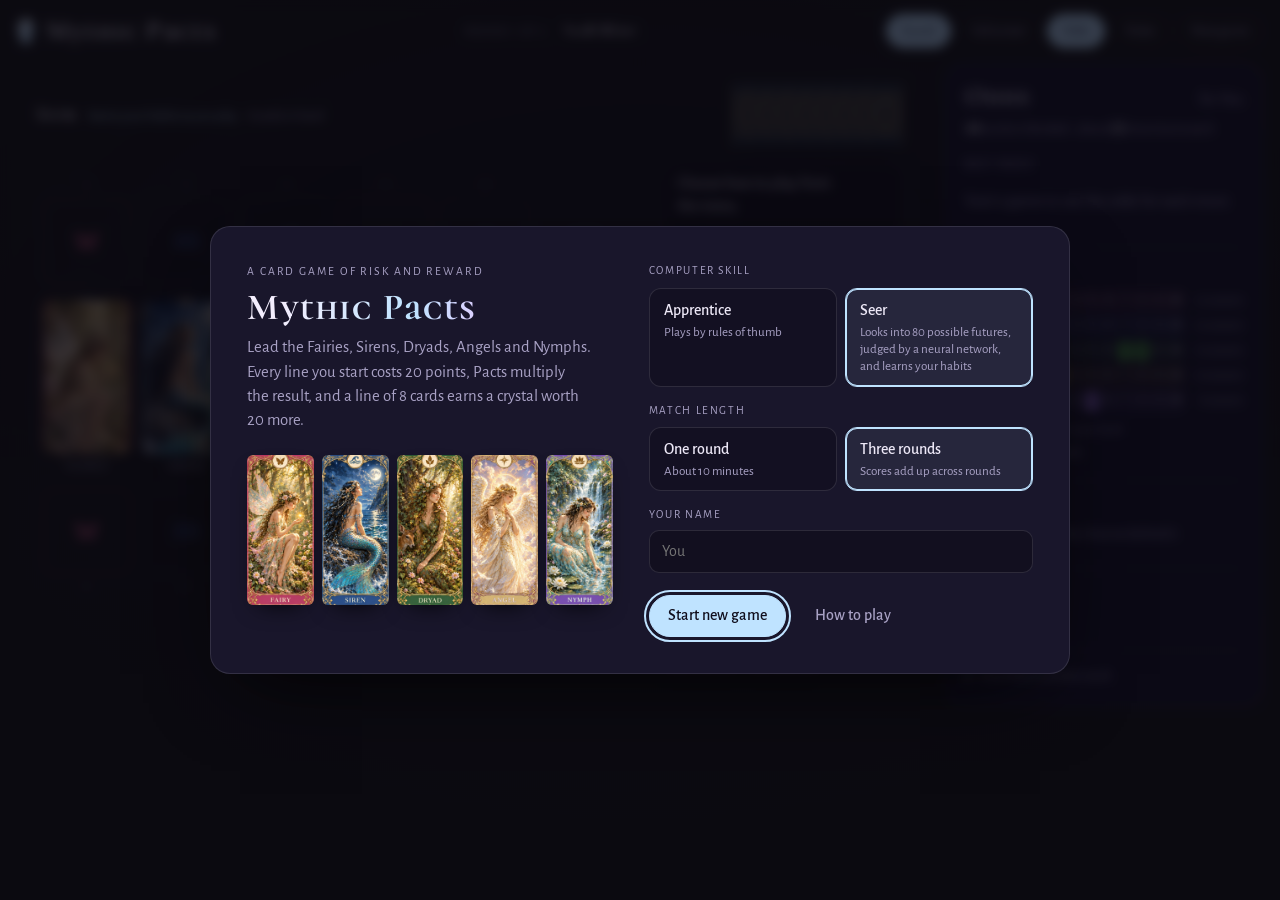
==== commit 3221cf42: "Version 3: the Seer replaces the Oracle The computer opponent is now the Seer: the Oracle's search o" ====
--- a/index.html
+++ b/index.html
@@ -50,6 +50,8 @@
 
 <script src="assets/art.js"></script>
 <script src="src/engine.js"></script>
+<script src="nn/net.js"></script>
+<script src="nn/seer-weights.js"></script>
 <script src="src/online.js"></script>
 <script src="src/sound.js"></script>
 <script src="src/ui.js"></script>
